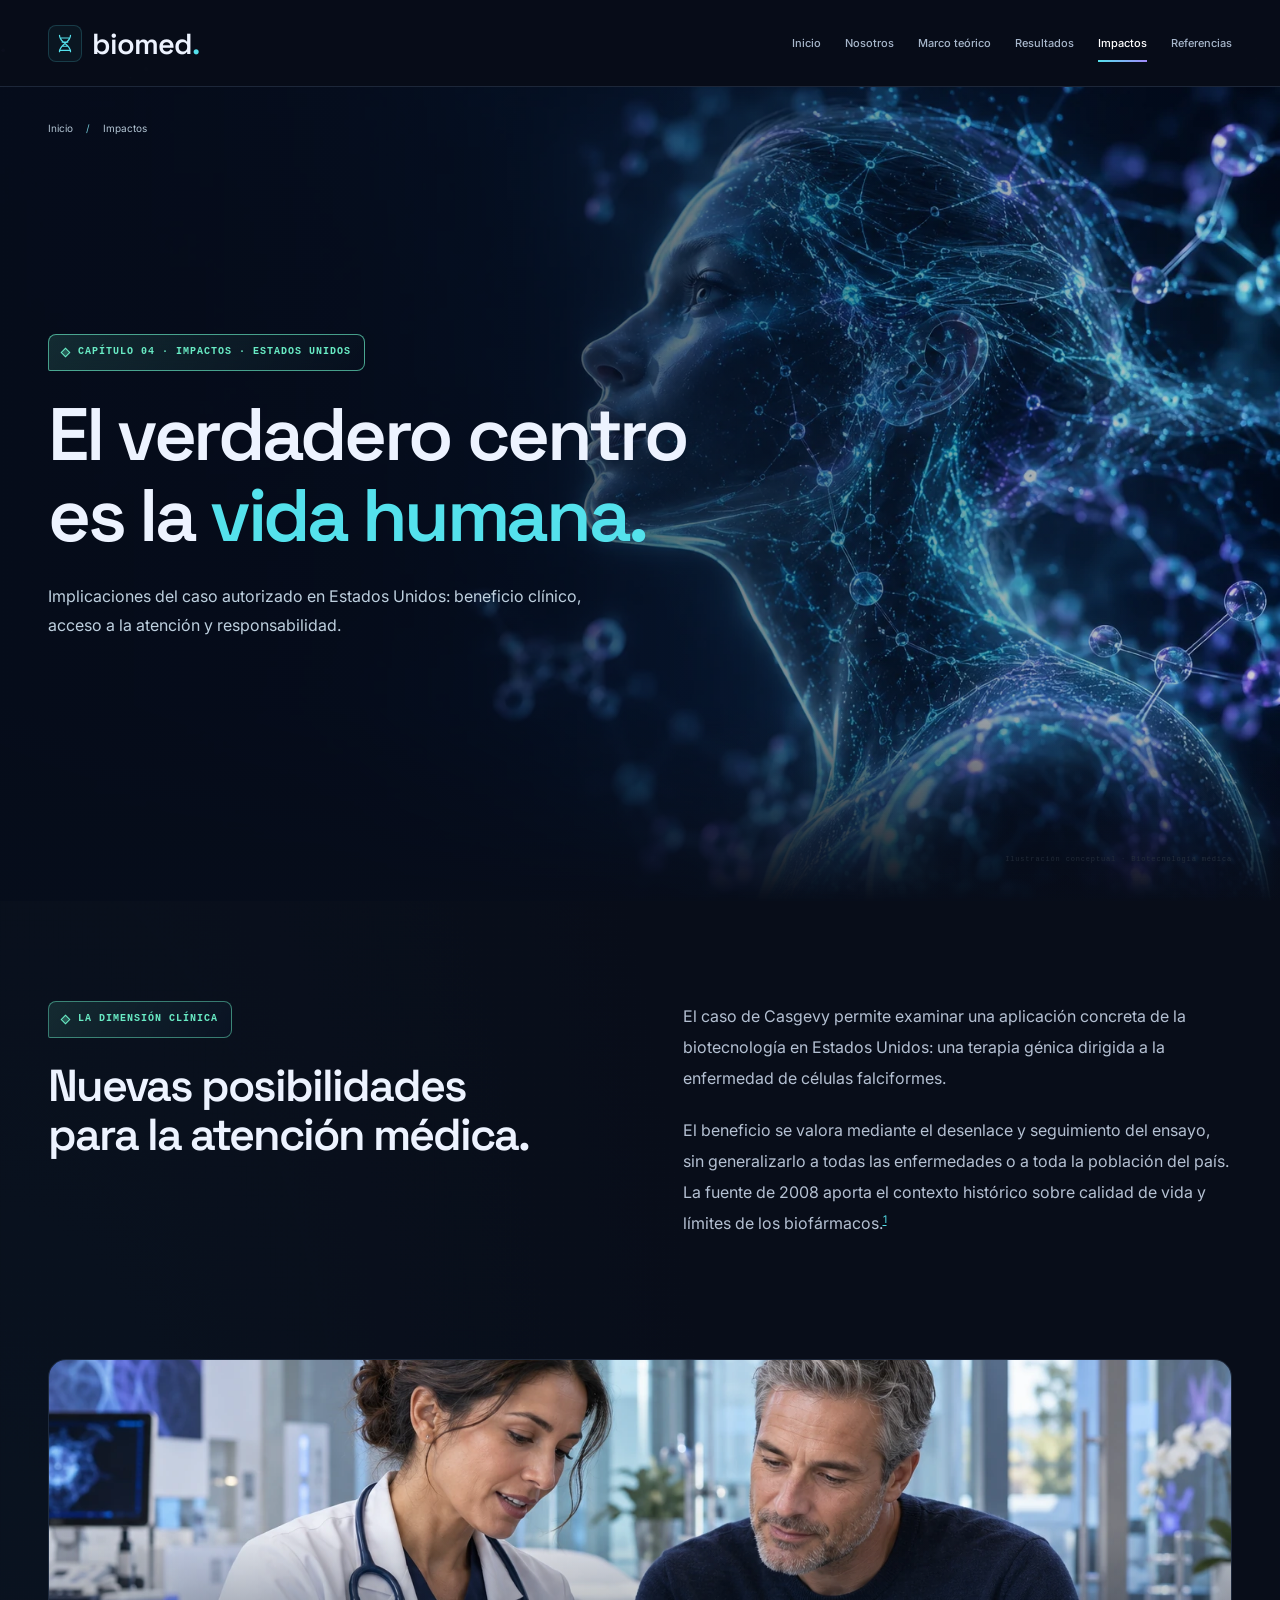
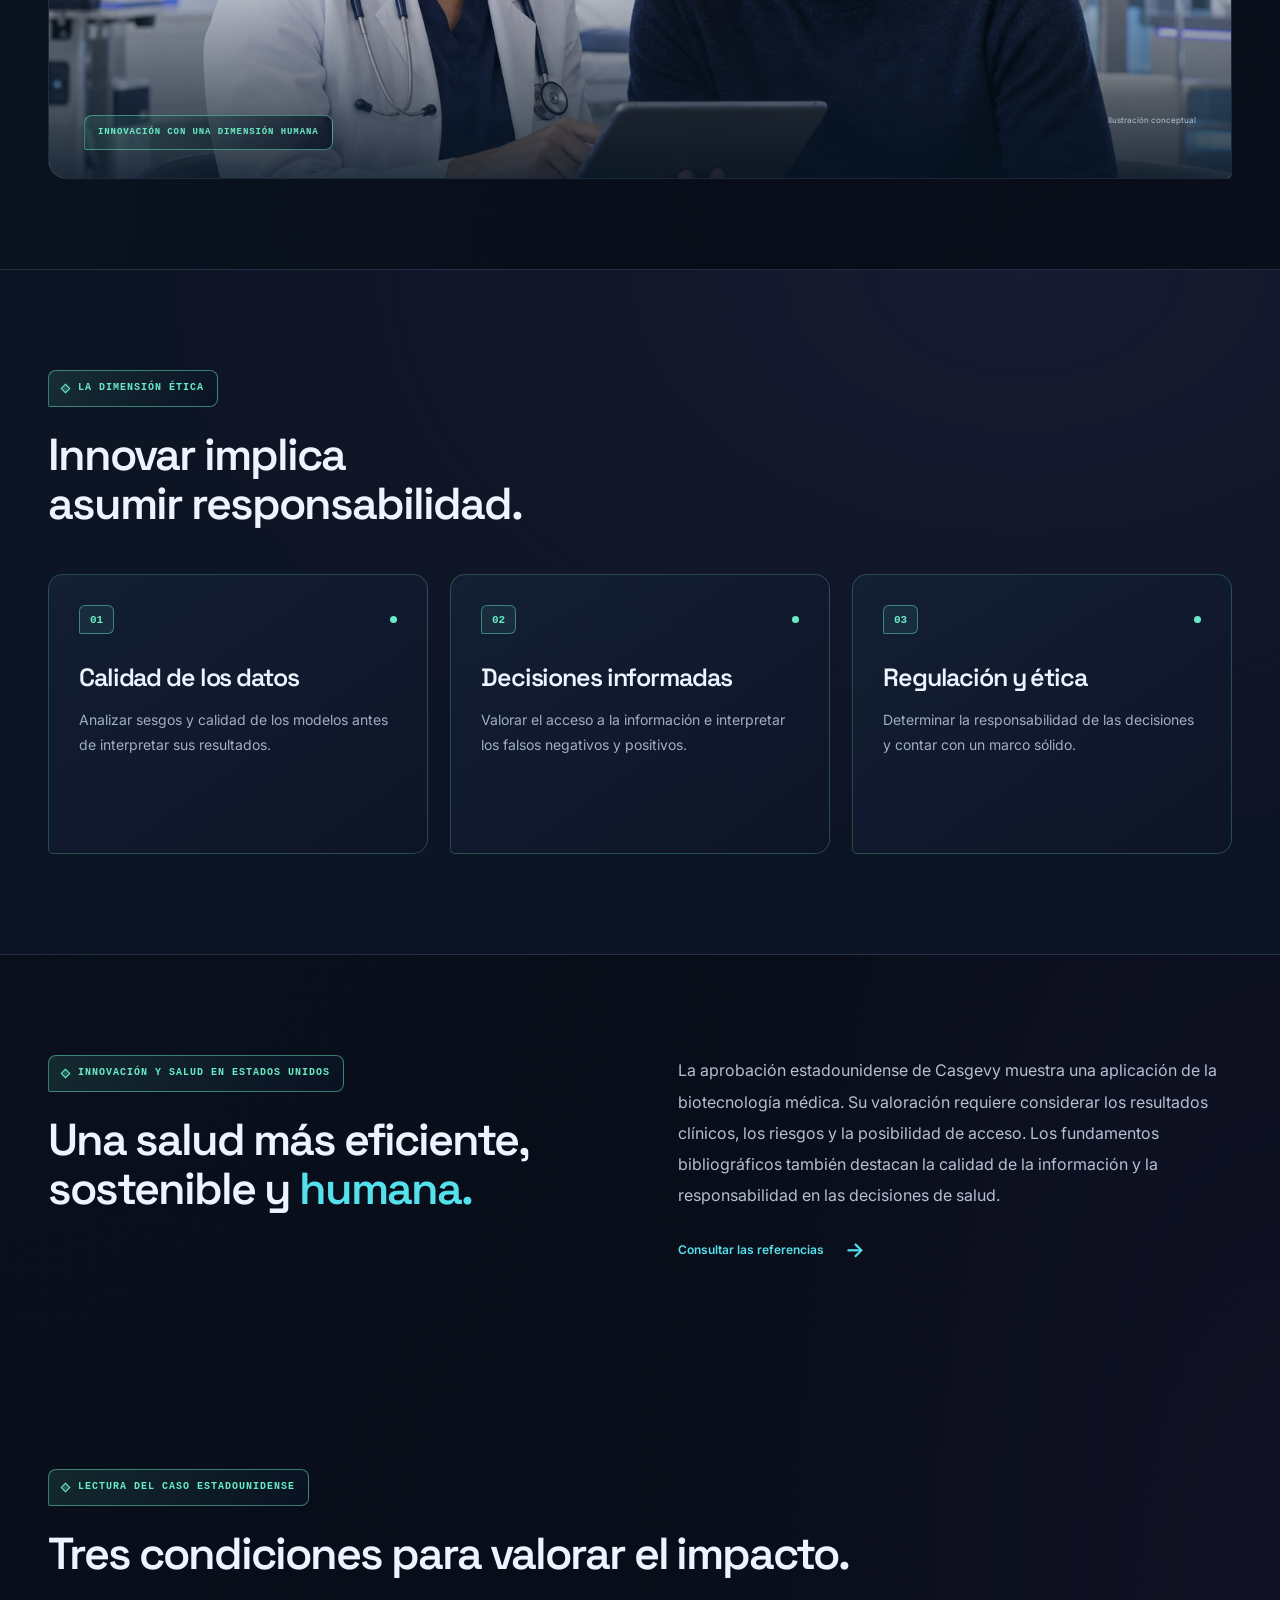
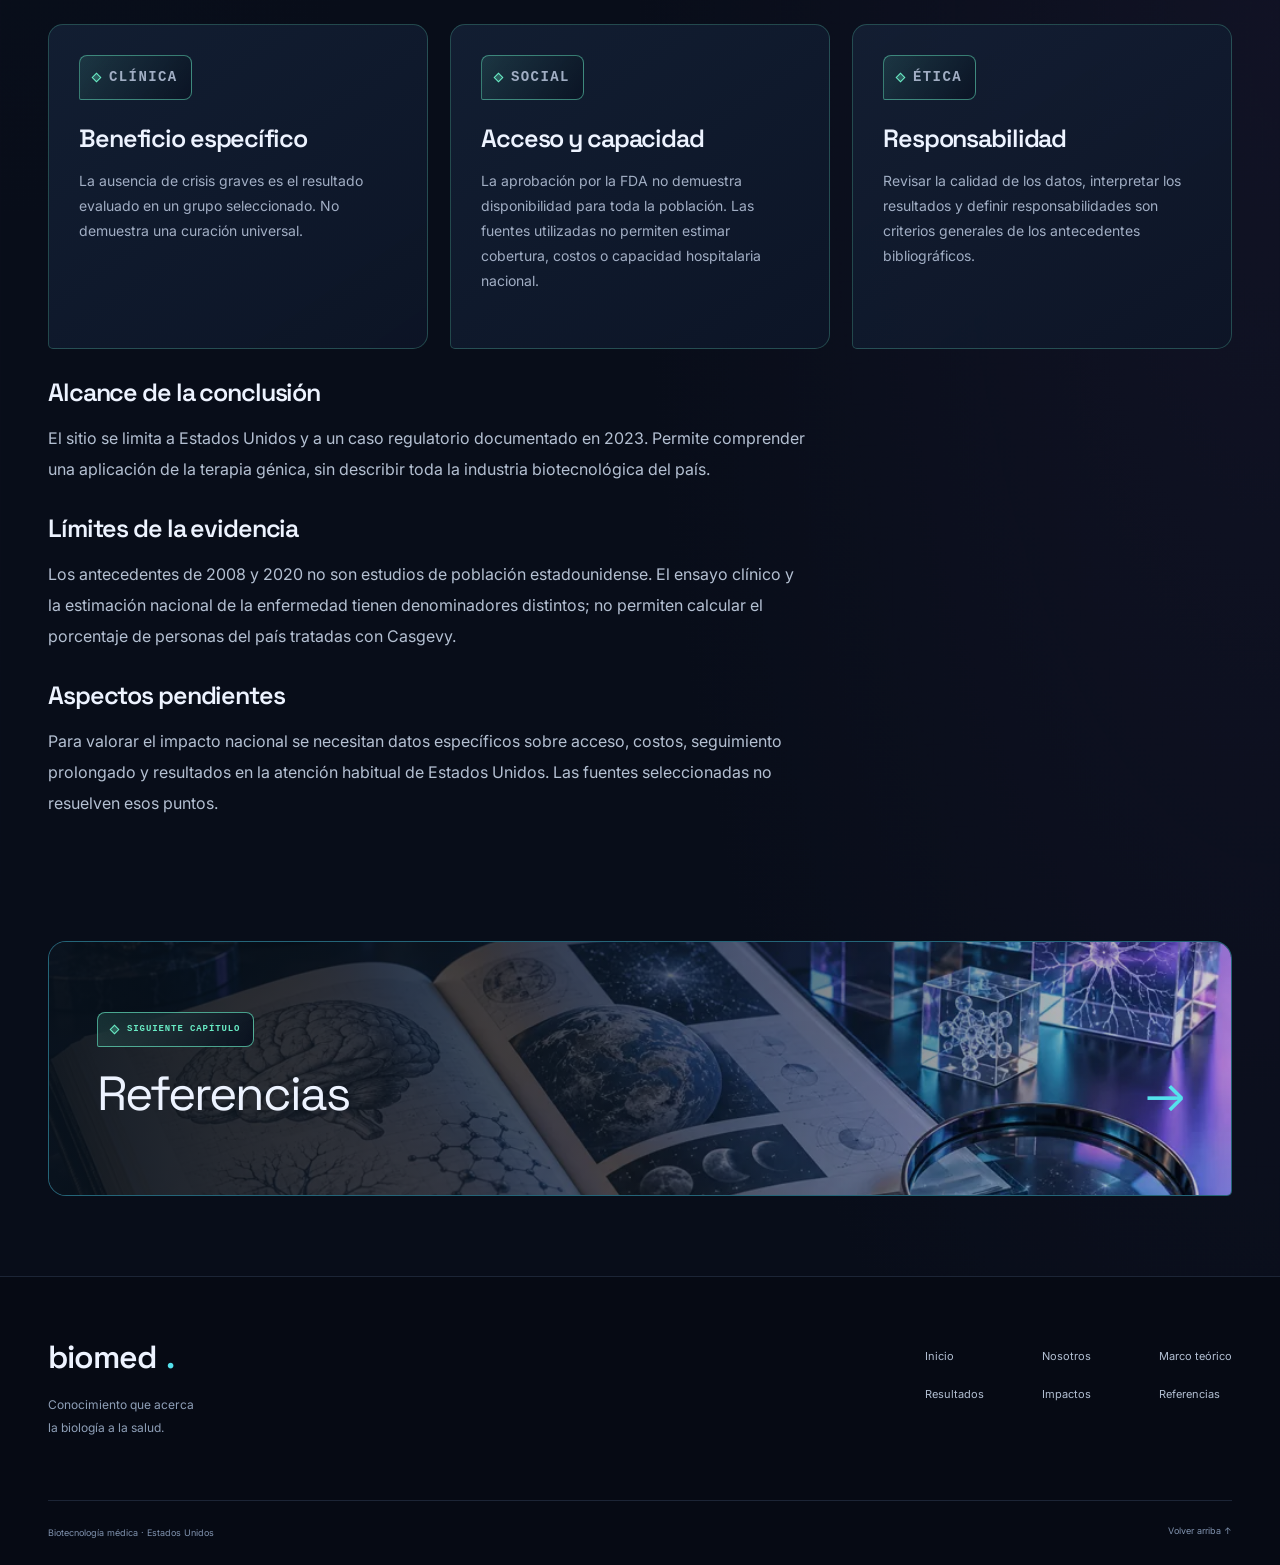
==== impactos.html @ 8f2eab91 "Focus Biomed content on the United States and feature its slogan" ====
<!doctype html>
<html lang="es" class="tech-site"><head><link rel="preconnect" href="https://fonts.googleapis.com"><link rel="preconnect" href="https://fonts.gstatic.com" crossorigin><link href="https://fonts.googleapis.com/css2?family=Space+Grotesk:wght@400;500;600;700&amp;family=Inter:wght@400;500;600;700&amp;display=swap" rel="stylesheet"><meta charset="utf-8"><meta name="viewport" content="width=device-width, initial-scale=1"><meta name="description" content="Beneficios y límites de un caso de biotecnología médica en Estados Unidos."><meta name="theme-color" content="#080d19"><title>Impactos · Biomed · Estados Unidos</title><link rel="icon" href="assets/favicon.svg" type="image/svg+xml"><link rel="stylesheet" href="styles.css?v=eeuu-12"><script src="script.js?v=eeuu-12" defer></script></head>
<body data-page="impactos"><a class="skip-link" href="#contenido">Saltar al contenido</a><div class="reading-progress" aria-hidden="true"></div><header class="site-header"><div class="wrap header-inner"><a class="brand" href="index.html?v=eeuu-12" aria-label="Biomed, inicio"><svg viewbox="0 0 32 32" aria-hidden="true"><path d="M8 4c0 12 16 12 16 24M24 4c0 12-16 12-16 24M9 8h14M12 14h8M12 20h8M9 26h14"></path></svg><span>biomed<span class="brand-dot">.</span></span></a><button class="menu-toggle" aria-controls="site-nav" aria-expanded="false" type="button"><span class="menu-lines" aria-hidden="true"></span><span class="menu-label">Menú</span></button><nav class="site-nav" id="site-nav" aria-label="Navegación principal"><a href="index.html?v=eeuu-12">Inicio</a><a href="nosotros.html?v=eeuu-12">Nosotros</a><a href="marco-teorico.html?v=eeuu-12">Marco teórico</a><a href="resultados.html?v=eeuu-12">Resultados</a><a href="impactos.html?v=eeuu-12" aria-current="page">Impactos</a><a href="referencias.html?v=eeuu-12">Referencias</a></nav></div></header>
<main id="contenido"><section class="page-hero" data-visual="salud-digital"><a class="breadcrumb" href="index.html?v=eeuu-12">Inicio <span aria-hidden="true">/</span> Impactos</a><div class="page-hero-grid"><div><p class="eyebrow">CAPÍTULO 04 · IMPACTOS · ESTADOS UNIDOS</p><h1>El verdadero centro<br>es la <em>vida humana.</em></h1><p class="lede">Implicaciones del caso autorizado en Estados Unidos: beneficio clínico, acceso a la atención y responsabilidad.</p></div><figure class="chapter-visual"><img class="" src="assets/salud-digital.webp" srcset="assets/salud-digital-768.webp 768w, assets/salud-digital.webp 1536w" sizes="100vw" width="1536" height="1024" alt="Ilustración conceptual de la relación entre la salud humana y la tecnología" loading="eager" decoding="async" fetchpriority="high"><figcaption>Ilustración conceptual · Biotecnología médica</figcaption></figure></div><div class="tech-grid" aria-hidden="true"></div></section>
<section class="wrap section split" data-reveal=""><div><p class="eyebrow">LA DIMENSIÓN CLÍNICA</p><h2>Nuevas posibilidades<br>para la atención médica.</h2></div><div class="prose"><p>El caso de Casgevy permite examinar una aplicación concreta de la biotecnología en Estados Unidos: una terapia génica dirigida a la enfermedad de células falciformes.</p><p>El beneficio se valora mediante el desenlace y seguimiento del ensayo, sin generalizarlo a todas las enfermedades o a toda la población del país. La fuente de 2008 aporta el contexto histórico sobre calidad de vida y límites de los biofármacos.<sup><a href="referencias.html#nota-1">1</a></sup></p></div></section>
<figure class="image-band wrap"><img class="" src="assets/atencion-impactos-nitida.webp" srcset="assets/atencion-impactos-nitida-960.webp 960w, assets/atencion-impactos-nitida.webp 1536w" sizes="(max-width: 760px) calc(100vw - 40px), (max-width: 1150px) calc(100vw - 64px), (max-width: 1600px) calc(100vw - 96px), 1300px" width="1536" height="1024" alt="Ilustración conceptual de una médica y un paciente revisando una tableta en una consulta" loading="lazy" decoding="async" style="object-position:50% 30%"><figcaption><span>INNOVACIÓN CON UNA DIMENSIÓN HUMANA</span><small>Ilustración conceptual</small></figcaption></figure><section class="soft-section" data-reveal=""><div class="wrap section"><div class="section-head"><div><p class="eyebrow">LA DIMENSIÓN ÉTICA</p><h2>Innovar implica<br>asumir responsabilidad.</h2></div></div><div class="cards three"><article class="card"><div class="card-top"><span class="index">01</span><span class="small-dot" aria-hidden="true"></span></div><h3>Calidad de los datos</h3><p>Analizar sesgos y calidad de los modelos antes de interpretar sus resultados.</p></article><article class="card"><div class="card-top"><span class="index">02</span><span class="small-dot" aria-hidden="true"></span></div><h3>Decisiones informadas</h3><p>Valorar el acceso a la información e interpretar los falsos negativos y positivos.</p></article><article class="card"><div class="card-top"><span class="index">03</span><span class="small-dot" aria-hidden="true"></span></div><h3>Regulación y ética</h3><p>Determinar la responsabilidad de las decisiones y contar con un marco sólido.</p></article></div></div></section>
<section class="wrap section conclusion" data-reveal=""><div><p class="eyebrow">INNOVACIÓN Y SALUD EN ESTADOS UNIDOS</p><h2>Una salud más eficiente,<br>sostenible y <em>humana.</em></h2></div><div class="prose"><p>La aprobación estadounidense de Casgevy muestra una aplicación de la biotecnología médica. Su valoración requiere considerar los resultados clínicos, los riesgos y la posibilidad de acceso. Los fundamentos bibliográficos también destacan la calidad de la información y la responsabilidad en las decisiones de salud.</p><a class="text-link" href="referencias.html?v=eeuu-12">Consultar las referencias <span aria-hidden="true">→</span></a></div></section><section class="wrap section academic-section" id="conclusiones"><div class="section-head"><div><p class="eyebrow">LECTURA DEL CASO ESTADOUNIDENSE</p><h2>Tres condiciones para valorar el impacto.</h2></div></div><div class="cards three"><article class="card"><p class="eyebrow">CLÍNICA</p><h3>Beneficio específico</h3><p>La ausencia de crisis graves es el resultado evaluado en un grupo seleccionado. No demuestra una curación universal.</p></article><article class="card"><p class="eyebrow">SOCIAL</p><h3>Acceso y capacidad</h3><p>La aprobación por la FDA no demuestra disponibilidad para toda la población. Las fuentes utilizadas no permiten estimar cobertura, costos o capacidad hospitalaria nacional.</p></article><article class="card"><p class="eyebrow">ÉTICA</p><h3>Responsabilidad</h3><p>Revisar la calidad de los datos, interpretar los resultados y definir responsabilidades son criterios generales de los antecedentes bibliográficos.</p></article></div><div class="prose"><h3>Alcance de la conclusión</h3><p>El sitio se limita a Estados Unidos y a un caso regulatorio documentado en 2023. Permite comprender una aplicación de la terapia génica, sin describir toda la industria biotecnológica del país.</p><h3>Límites de la evidencia</h3><p>Los antecedentes de 2008 y 2020 no son estudios de población estadounidense. El ensayo clínico y la estimación nacional de la enfermedad tienen denominadores distintos; no permiten calcular el porcentaje de personas del país tratadas con Casgevy.</p><h3>Aspectos pendientes</h3><p>Para valorar el impacto nacional se necesitan datos específicos sobre acceso, costos, seguimiento prolongado y resultados en la atención habitual de Estados Unidos. Las fuentes seleccionadas no resuelven esos puntos.</p></div></section><section class="wrap chapter-nav"><img class="next-chapter-image" src="assets/footer-fuentes.webp" srcset="assets/footer-fuentes-640.webp 640w, assets/footer-fuentes.webp 1024w" sizes="(max-width: 760px) calc(100vw - 40px), 100vw" width="1024" height="683" alt="" aria-hidden="true" loading="lazy" decoding="async"><span class="eyebrow">SIGUIENTE CAPÍTULO</span><a href="referencias.html?v=eeuu-12">Referencias <span aria-hidden="true">→</span></a></section></main>
<footer class="site-footer"><div class="wrap footer-top"><div><a class="brand" href="index.html?v=eeuu-12">biomed<span class="brand-dot">.</span></a><p>Conocimiento que acerca<br>la biología a la salud.</p></div><div class="footer-nav" aria-label="Páginas del sitio"><a href="index.html?v=eeuu-12">Inicio</a><a href="nosotros.html?v=eeuu-12">Nosotros</a><a href="marco-teorico.html?v=eeuu-12">Marco teórico</a><a href="resultados.html?v=eeuu-12">Resultados</a><a href="impactos.html?v=eeuu-12" aria-current="page">Impactos</a><a href="referencias.html?v=eeuu-12">Referencias</a></div></div><div class="wrap footer-bottom"><p>Biotecnología médica · Estados Unidos</p><a href="#contenido">Volver arriba <span aria-hidden="true">↑</span></a></div></footer></body></html>
---- styles.css ----
:root{--bg:#080d19;--bg-alt:#0c1324;--surface:#101a2d;--ink:#edf3ff;--muted:#a1aec4;--line:rgba(126,163,212,.18);--line-strong:rgba(70,218,235,.4);--cyan:#54e1ec;--violet:#a18afb;--reading-scale:1;--display:'Space Grotesk',Arial,sans-serif;--body:'Inter',Arial,sans-serif;--mono:'Courier New',monospace;font-family:var(--body);color:var(--ink);background:var(--bg);color-scheme:dark;font-synthesis:none}
*{box-sizing:border-box}html{scroll-behavior:smooth;scroll-padding-top:110px}body{margin:0;min-width:0;background:radial-gradient(ellipse at 0 36%,#143a511f,transparent 40%),radial-gradient(ellipse at 100% 68%,#523b791f,transparent 36%),var(--bg)}a{color:inherit;text-decoration:none}button{font:inherit;color:inherit;cursor:pointer}img{display:block;max-width:100%}button,a,summary{-webkit-tap-highlight-color:transparent}button:focus-visible,a:focus-visible,summary:focus-visible{outline:2px solid var(--cyan);outline-offset:5px}p{margin:0 0 1.25em;line-height:1.8}h1,h2,h3{font-family:var(--display);font-weight:600;margin:0;letter-spacing:-.045em;line-height:1.1}h1{font-size:clamp(45px,5.9vw,84px)}h2{font-size:clamp(32px,3.5vw,49px)}h3{font-size:26px}em{font-family:inherit;font-style:normal;font-weight:inherit;color:var(--cyan)}sup{font-size:.65em;line-height:0}sup a{color:var(--cyan);text-decoration:underline;text-underline-offset:2px}::selection{background:#54e1ec30;color:#fff}.wrap{width:min(1220px,calc(100% - 96px));margin-inline:auto}.section{padding-block:100px;position:relative}.eyebrow{font-family:var(--mono);color:var(--cyan);font-size:10px;font-weight:700;letter-spacing:.13em;line-height:1.65;margin:0 0 23px}.lede{font-size:calc(16px * var(--reading-scale));color:#b8c6da;line-height:1.85;max-width:550px;margin-top:28px}.sr-only{position:absolute;width:1px;height:1px;padding:0;margin:-1px;overflow:hidden;clip:rect(0,0,0,0);white-space:nowrap;border:0}.skip-link{position:fixed;top:8px;left:12px;z-index:100;padding:12px;background:var(--cyan);color:var(--bg);transform:translateY(-140%)}.skip-link:focus{transform:translateY(0)}.reading-progress{position:fixed;top:0;left:0;height:3px;width:0;background:linear-gradient(90deg,var(--cyan),var(--violet));z-index:40}

.site-header{position:sticky;top:0;z-index:30;background:rgba(8,13,25,.91);border-bottom:1px solid var(--line);backdrop-filter:blur(18px)}.header-inner{min-height:86px;display:flex;align-items:center;gap:29px}.brand{display:inline-flex;align-items:center;gap:10px;font-family:var(--display);font-size:29px;font-weight:600;letter-spacing:-1px;white-space:nowrap}.brand svg{height:37px;width:34px;stroke:var(--cyan);fill:none;stroke-width:1.8;stroke-linecap:round;background:#54e1ec0c;border:1px solid #54e1ec30;border-radius:8px;padding:5px}.brand-dot{color:var(--cyan)}.brand-caption{font-family:var(--mono);font-size:6px;letter-spacing:.1em;line-height:1.7;border-left:1px solid #7891ac42;padding-left:12px;margin-left:4px;color:var(--muted)}.site-nav{display:flex;gap:24px;align-items:center;margin-left:auto}.site-nav a{font-size:11px;font-weight:500;white-space:nowrap;padding:33px 0;position:relative;color:#a7b7cb;transition:color .2s}.site-nav a::after{content:'';position:absolute;bottom:21px;left:0;right:0;height:2px;background:linear-gradient(90deg,var(--cyan),var(--violet));transform:scaleX(0);transform-origin:left;transition:transform .25s}.site-nav a:hover,.site-nav a[aria-current]{color:#fff}.site-nav a:hover::after,.site-nav a[aria-current]::after{transform:scaleX(1)}.menu-toggle{display:none}

.home-hero{width:100%;margin:0;position:relative;isolation:isolate;overflow:hidden;min-height:calc(100svh - 86px);padding:90px max(48px,calc((100vw - 1220px)/2)) 55px;background:#070f1c;display:flex;align-items:center}.hero-cover{position:absolute;inset:0;z-index:-3}.hero-cover img{width:100%;height:100%;object-fit:cover;object-position:center}.home-hero::after{content:'';position:absolute;inset:0;z-index:-2;background:linear-gradient(90deg,#050c18f5,#050c18d9 26%,#050c1861 65%,#050c1815),linear-gradient(0deg,var(--bg),transparent 30%)}.hero-copy{padding:0;max-width:700px;position:relative;z-index:2}.hero-copy h1{font-size:clamp(55px,6.4vw,90px);line-height:1.06;letter-spacing:-.055em}.hero-copy h1 em{color:var(--cyan)}.hero-copy .eyebrow{font-size:10px;margin-bottom:27px;letter-spacing:.15em;color:#9edbe5}.live-dot{display:inline-block;width:6px;height:6px;vertical-align:middle;margin-right:8px;border-radius:50%;background:var(--cyan)}.hero-copy .lede{max-width:495px;margin-top:28px;color:#b4c9d9;font-size:calc(16px * var(--reading-scale))}.actions{display:flex;align-items:center;flex-wrap:wrap;gap:27px;margin:34px 0 52px}.button{display:inline-flex;align-items:center;justify-content:center;gap:28px;padding:17px 23px;line-height:1.5;border:1px solid #94f1ee4d;background:linear-gradient(120deg,#74edf2,#44c8e0);color:#071320;border-radius:7px;font-size:12px;font-weight:700;transition:transform .25s,background .25s}.button>span{font-size:20px;font-weight:400}.button:hover{background:linear-gradient(120deg,#a3f8f3,#68e0ef);transform:translateY(-3px)}.text-link{display:inline-flex;align-items:center;gap:21px;color:var(--cyan);font-size:12px;font-weight:600;line-height:1.8}.text-link>span{font-size:21px;transition:transform .25s}.text-link:hover>span{transform:translateX(5px)}.hero-copy .text-link{color:#d2edf0}.hero-foot{display:flex;justify-content:space-between;gap:15px;padding-top:23px;border-top:1px solid #a2c4db30;max-width:535px;font-family:var(--mono);color:#a1c2d2;font-size:8px;letter-spacing:.1em}.hero-image-label{position:absolute;right:max(48px,calc((100vw - 1220px)/2));bottom:68px;display:flex;align-items:flex-start;gap:13px;border-left:1px solid #65d9ed88;padding:0 0 0 20px;max-width:250px;z-index:3}.label-mark{color:var(--cyan);font-size:22px}.micro{font-family:var(--mono);color:#97c0d7;font-size:7px;letter-spacing:.12em}.hero-image-label p{font-size:14px;color:#d7e6f2;margin:9px 0 4px;line-height:1.45}.hero-image-label small{color:#97adc1;font-size:8px}.tech-grid{position:absolute;left:0;right:0;bottom:0;height:150px;z-index:-1;pointer-events:none;opacity:.15;background-image:linear-gradient(#60dced42 1px,transparent 1px),linear-gradient(90deg,#60dced42 1px,transparent 1px);background-size:55px 28px;transform:perspective(300px) rotateX(40deg);transform-origin:bottom;mask-image:linear-gradient(transparent,black)}.topic-strip{border-block:1px solid var(--line);background:#0c1422}.strip-inner{display:flex;align-items:center;justify-content:space-between;gap:20px;padding-block:26px;color:#a3bbce;font-family:var(--mono);font-size:11px}.strip-dot{font-size:22px;color:var(--cyan)}

.section-head{display:flex;justify-content:space-between;align-items:flex-end;gap:60px;margin-bottom:46px}.section-head>p{max-width:350px;font-size:calc(14px * var(--reading-scale));color:var(--muted);margin:0}.cards{display:grid;gap:22px}.three{grid-template-columns:repeat(3,minmax(0,1fr))}.card{border:1px solid var(--line);border-radius:15px 15px 15px 5px;padding:30px;min-height:280px;background:linear-gradient(145deg,#142035e6,#0d1527ed);display:flex;flex-direction:column;transition:transform .3s,border-color .3s;overflow:hidden;position:relative}.card:hover{border-color:var(--line-strong)}a.card:hover{transform:translateY(-6px)}.card-top{display:flex;justify-content:space-between;align-items:center;gap:20px;margin-bottom:30px}.index{font-family:var(--mono);font-size:11px;font-weight:700;color:var(--cyan)}.card-top>span:last-child{font-size:23px}.small-dot{height:7px;width:7px;border-radius:50%;background:var(--cyan)}.card h3{font-size:25px;margin-bottom:15px}.card p{font-size:calc(14px * var(--reading-scale));color:var(--muted);line-height:1.8;margin:0 0 25px}.card-tag{font-family:var(--mono);font-size:8px;letter-spacing:.1em;color:#9debf1;padding-top:20px;border-top:1px solid var(--line);margin-top:auto}.visual-card{padding:0 0 28px;min-height:450px}.card-media{width:100%;aspect-ratio:1.65;overflow:hidden;margin-bottom:25px;background:#0c1b30;position:relative}.card-media::after{content:'';position:absolute;inset:0;background:linear-gradient(0deg,#101a2d80,transparent 45%);pointer-events:none}.card-media img{height:100%;width:100%;object-fit:cover;transition:transform .8s ease}.visual-card:hover img{transform:scale(1.035)}.visual-card .card-top,.visual-card h3,.visual-card p,.visual-card .card-tag{margin-inline:27px}.visual-card .card-tag{width:calc(100% - 54px)}.visual-card .card-top{margin-bottom:20px}.visual-card .card-top>span:last-child{height:30px;width:30px;border:1px solid var(--line);border-radius:50%;display:grid;place-items:center;font-size:18px}.feature-grid{display:grid;grid-template-columns:1fr 1fr;gap:90px;align-items:center;padding-top:0}.feature-art{height:450px;position:relative;overflow:hidden;border-radius:18px 18px 6px 18px;border:1px solid var(--line)}.feature-art img{width:100%;height:100%;object-fit:cover;object-position:62% center}.feature-art::after{content:'';position:absolute;inset:0;background:linear-gradient(0deg,#071320c9,transparent 50%)}.feature-image-caption{position:absolute;left:26px;right:26px;bottom:25px;display:flex;justify-content:space-between;gap:15px;color:#d9edee;align-items:center;z-index:2}.feature-image-caption>span{font-family:var(--mono);font-size:8px;letter-spacing:.12em}.feature-image-caption>small{font-size:8px;color:#a0b6c9}.feature-copy p:not(.eyebrow){font-size:calc(15px * var(--reading-scale));color:var(--muted);margin:26px 0}.soft-section{border-block:1px solid var(--line);background:radial-gradient(ellipse at 80% 0,#7355a418,transparent 60%),#0d1424}.split{display:grid;grid-template-columns:1fr 1fr;gap:85px}.prose p,.source-text{font-size:calc(16px * var(--reading-scale));line-height:1.95;color:#b4c0d2;max-width:760px}.prose h2{margin-bottom:28px}.conclusion{display:grid;grid-template-columns:1fr 1fr;gap:75px}

.page-hero{width:100%;position:relative;isolation:isolate;overflow:hidden;margin:0;padding:35px max(48px,calc((100vw - 1220px)/2)) 90px;min-height:655px;background:#071120}.page-hero::after{content:'';position:absolute;inset:0;z-index:-1;background:linear-gradient(90deg,#060d1bed,#060d1bd9 28%,#060d1b75 63%,#060d1b2e),linear-gradient(0deg,var(--bg),transparent 24%)}.breadcrumb{display:inline-flex;gap:13px;align-items:center;font-size:10px;color:#b3c5d4;margin-bottom:71px;position:relative;z-index:2}.breadcrumb>span{color:#71c6d3}.breadcrumb:hover{color:var(--cyan)}.page-hero-grid{display:block}.page-hero-grid>div:first-child{max-width:810px;position:relative;z-index:2}.page-hero h1{font-size:clamp(48px,5.8vw,82px);max-width:830px}.page-hero .eyebrow{color:#9bdae9}.page-hero .lede{max-width:575px;margin-top:25px;margin-bottom:0;color:#bed0df}.chapter-visual{position:absolute;inset:0;z-index:-2;margin:0;background:#0c1d30}.chapter-visual>img{width:100%;height:100%;object-fit:cover;object-position:center}.chapter-visual figcaption{position:absolute;bottom:38px;right:max(48px,calc((100vw - 1220px)/2));font-family:var(--mono);font-size:7px;letter-spacing:.12em;color:#b0cedc;z-index:2}.visual-chapter{position:absolute;top:37px;right:max(48px,calc((100vw - 1220px)/2));height:46px;width:46px;border:1px solid #98d9ef66;border-radius:10px 10px 10px 2px;background:#08213888;backdrop-filter:blur(10px);display:grid;place-items:center;color:var(--cyan);font-family:var(--mono);font-size:13px;z-index:2}.image-band{height:420px;position:relative;overflow:hidden;border:1px solid var(--line);border-radius:18px 18px 5px 18px;margin-block:0 90px}.image-band>img{width:100%;height:100%;object-fit:cover}.image-band::after{content:'';position:absolute;inset:0;pointer-events:none;background:linear-gradient(0deg,#061423d9,transparent 60%)}.image-band figcaption{position:absolute;left:35px;right:35px;bottom:28px;display:flex;justify-content:space-between;gap:25px;z-index:2;color:#d6eef4}.image-band figcaption>span{font-family:var(--mono);font-size:9px;letter-spacing:.1em}.image-band figcaption>small{font-size:8px;color:#b3c6d9}

.reading-layout{display:grid;grid-template-columns:225px 1fr;gap:90px;align-items:start}.reading-index{position:sticky;top:120px;display:flex;flex-direction:column;gap:19px;align-items:flex-start;border-left:1px solid var(--line-strong);padding-left:23px}.reading-index .eyebrow{margin-bottom:6px}.reading-index>a{font-family:var(--mono);font-size:11px;color:var(--muted);line-height:1.85}.reading-index>a:hover{color:var(--cyan)}.print-button{display:inline-flex;align-items:center;gap:20px;padding:12px 16px;border:1px solid var(--line);border-radius:6px;background:#111e32;font-size:10px;color:#c1d5e6;line-height:1.7}.print-button:hover{border-color:var(--cyan);color:var(--cyan)}.reading-index .print-button{margin-top:15px}.reading-body>article,.reading-body>section{margin-bottom:65px;scroll-margin-top:120px}.reading-body>article:last-child{margin-bottom:0}.reading-body>.image-band{width:100%;height:330px;margin-inline:0;margin-bottom:65px}.concepts h2{margin-bottom:20px}.intro{font-size:calc(14px * var(--reading-scale));color:var(--muted)}details{border-top:1px solid var(--line);background:#10192b50}details:last-child{border-bottom:1px solid var(--line)}summary{display:flex;justify-content:space-between;align-items:center;gap:20px;list-style:none;cursor:pointer;font-family:var(--display);font-size:18px;padding:24px 15px}summary::-webkit-details-marker{display:none}summary>span{font-size:24px;color:var(--cyan);transition:transform .2s}details[open] summary>span{transform:rotate(45deg)}details p{padding:0 35px 8px 15px;font-size:calc(15px * var(--reading-scale));color:var(--muted);line-height:1.9}.references{max-width:1100px}.reference-heading{display:flex;align-items:center;justify-content:space-between;gap:25px;margin-bottom:32px}.reference-heading .eyebrow{margin:0}.reference{display:grid;grid-template-columns:70px 1fr;gap:38px;padding-block:45px;border-top:1px solid var(--line);scroll-margin-top:115px}.reference-number{font-family:var(--display);font-size:44px;letter-spacing:-.05em;color:#778fb3}.reference h2{font-size:32px;margin-bottom:18px}.source-meta{font-family:var(--mono);font-size:9px;color:var(--cyan);letter-spacing:.1em;margin-bottom:25px}.source-text{margin-bottom:25px}

.finding-list{border-top:1px solid var(--line)}.finding{display:grid;grid-template-columns:43px 185px 1fr 45px;gap:30px;align-items:center;padding-block:34px;border-bottom:1px solid var(--line)}.finding-num{font-family:var(--display);font-size:35px;font-weight:600;color:#7796b3;align-self:start}.finding-visual{height:165px;border-radius:11px 11px 3px 11px;overflow:hidden;border:1px solid var(--line)}.finding-visual img{height:100%;width:100%;object-fit:cover}.finding h2{font-size:27px;line-height:1.18;margin-bottom:17px}.finding .eyebrow{margin-bottom:12px;font-size:9px}.finding p:not(.eyebrow){font-size:calc(14px * var(--reading-scale));color:var(--muted);margin:0;line-height:1.9}.round-link{height:43px;width:43px;border:1px solid var(--line-strong);border-radius:50%;display:grid;place-items:center;font-size:23px;color:var(--cyan);background:#54e1ec09;transition:background .25s}.round-link:hover{background:#54e1ec20}.statement{border:1px solid var(--line-strong);background:linear-gradient(90deg,#061020f7,#061020db 50%,#06102050);border-radius:18px 18px 6px 18px;padding:65px}.statement h2{font-size:clamp(36px,4.1vw,56px);margin-bottom:30px}.statement p:not(.eyebrow){font-size:calc(15px * var(--reading-scale));color:#b6c7d9;max-width:645px;line-height:1.9;margin-bottom:28px}.button.light{background:linear-gradient(120deg,#65dfef,#8dabf4);color:#081321}.button.light:hover{background:linear-gradient(120deg,#8aedf3,#b0bffb)}

.chapter-nav{position:relative;isolation:isolate;overflow:hidden;border:1px solid var(--line-strong);border-radius:18px 18px 5px 18px;min-height:255px;margin-bottom:80px;padding:42px 48px;display:flex;flex-direction:column;align-items:flex-start;justify-content:center;gap:15px;background:#0d172b}.next-chapter-image{position:absolute;inset:0;z-index:-3;height:100%;width:100%;object-fit:cover;object-position:center}.chapter-nav::after{content:'';position:absolute;inset:0;z-index:-2;background:linear-gradient(90deg,#070f1cf5,#070f1ca6 58%,#070f1c30)}.chapter-nav .eyebrow{margin:0;color:#9ddce7;font-size:9px}.chapter-nav>a{font-family:var(--display);font-size:48px;letter-spacing:-.04em;width:100%;display:flex;align-items:center;justify-content:space-between;gap:30px;transition:color .25s}.chapter-nav>a>span{color:var(--cyan);font-size:50px;transition:transform .3s}.chapter-nav>a:hover{color:var(--cyan)}.chapter-nav>a:hover>span{transform:translateX(6px)}.site-footer{border-top:1px solid var(--line);background:#060a14}.footer-top{padding-block:60px;display:flex;justify-content:space-between;align-items:flex-start;gap:50px}.site-footer .brand{font-size:32px}.footer-top p{font-size:12px;color:#8e9fb7;line-height:1.9;margin:17px 0 0}.footer-nav{display:grid;grid-template-columns:repeat(3,1fr);gap:24px 44px;padding-top:12px;font-size:11px;color:#b2bfd2}.footer-nav a:hover{color:var(--cyan)}.footer-bottom{border-top:1px solid var(--line);padding-block:24px;display:flex;justify-content:space-between;align-items:flex-start;gap:25px;font-size:9px;color:#8093af}.footer-bottom p{margin:0}.footer-bottom a{white-space:nowrap}.reveal-ready{transition:opacity .7s ease,transform .7s ease}.reveal-ready.reveal-pending{opacity:0;transform:translateY(17px)}
@media(min-width:1600px){.wrap{width:min(1300px,calc(100% - 120px))}.home-hero{padding-inline:max(60px,calc((100vw - 1300px)/2))}.hero-copy h1{font-size:98px}.hero-copy{max-width:750px}.page-hero{padding-inline:max(60px,calc((100vw - 1300px)/2))}}
@media(max-width:1150px){.wrap{width:calc(100% - 64px)}.header-inner{gap:21px}.brand-caption{display:none}.site-nav{gap:20px}.home-hero{padding-inline:40px;padding-top:80px}.hero-copy{max-width:650px}.hero-copy h1{font-size:75px}.hero-image-label{right:35px;bottom:55px;max-width:205px}.hero-foot{max-width:490px}.page-hero{padding-inline:40px;min-height:620px}.page-hero h1{font-size:70px}.page-hero-grid>div:first-child{max-width:710px}.chapter-visual figcaption,.visual-chapter{right:40px}.card{padding:26px}.visual-card{padding:0 0 25px}.feature-grid{gap:55px}.split,.conclusion{gap:55px}.reading-layout{grid-template-columns:185px 1fr;gap:55px}.finding{grid-template-columns:35px 150px 1fr 40px;gap:23px}.finding-visual{height:145px}.finding h2{font-size:24px}.round-link{height:39px;width:39px}.finding-num{font-size:31px}.statement{padding:50px}}
@media(max-width:900px){.header-inner{min-height:76px}.site-nav{display:none;position:absolute;top:75px;left:0;right:0;margin:0;padding:16px 32px 24px;background:#091020f5;border-bottom:1px solid var(--line);backdrop-filter:blur(20px)}.site-nav.is-open{display:flex;flex-direction:column;align-items:stretch;gap:0}.site-nav a{padding:14px 3px;font-size:13px;min-height:45px}.site-nav a::after{bottom:7px;width:30px}.menu-toggle{display:inline-flex;align-items:center;gap:12px;padding:10px 12px;margin-left:auto;background:#111b2e;border:1px solid var(--line);border-radius:6px;font-family:var(--mono);font-size:9px;color:#bdd0e3}.menu-lines{width:18px;height:10px;border-block:1px solid var(--cyan)}.brand{font-size:28px}.brand-caption{display:inline;font-size:5px}.home-hero{padding:65px 32px 48px;min-height:745px}.hero-copy{max-width:590px}.hero-copy h1{font-size:65px}.hero-copy .lede{max-width:460px;font-size:calc(15px * var(--reading-scale))}.hero-image-label{right:30px;bottom:42px;max-width:190px}.hero-image-label p{font-size:12px}.hero-foot{max-width:450px;font-size:7px}.page-hero{min-height:600px;padding:31px 32px 85px}.breadcrumb{margin-bottom:60px}.page-hero h1{font-size:60px}.page-hero-grid>div:first-child{max-width:680px}.page-hero .lede{font-size:calc(15px * var(--reading-scale));max-width:525px}.chapter-visual figcaption,.visual-chapter{right:32px}.section{padding-block:76px}.section-head{gap:36px}.section-head>p{max-width:270px}.visual-card .card-top,.visual-card h3,.visual-card p,.visual-card .card-tag{margin-inline:20px}.visual-card .card-tag{width:calc(100% - 40px)}.visual-card h3{font-size:22px}.visual-card p{font-size:calc(13px * var(--reading-scale))}.visual-card{min-height:420px}.feature-grid{padding-top:0;gap:40px}.feature-art{height:370px}.split,.conclusion{gap:35px}.reading-layout{grid-template-columns:155px 1fr;gap:35px}.reading-index{padding-left:15px}.reading-index>a{font-size:10px}.finding{grid-template-columns:32px 125px 1fr;gap:20px}.finding .round-link{grid-column:3;justify-self:start;margin-top:-8px}.finding-visual{height:155px}.image-band{height:350px;margin-bottom:70px}.chapter-nav{min-height:235px;padding:35px 37px}.chapter-nav>a{font-size:41px}}
@media(max-width:740px){.wrap{width:calc(100% - 40px)}.header-inner{gap:13px}.brand{font-size:27px;gap:8px}.brand svg{height:34px;width:31px}.brand-caption{display:none}.menu-toggle{padding:10px;font-size:8px;gap:8px}.site-nav{padding-inline:20px}.home-hero{padding:46px 23px 205px;min-height:790px;align-items:flex-start}.hero-cover img{object-position:70% center}.home-hero::after{background:linear-gradient(0deg,var(--bg),#060d1b4d 28%,#060d1bd9 68%,#060d1beb),linear-gradient(90deg,#060d1b5c,transparent)}.hero-copy{max-width:none}.hero-copy h1{font-size:clamp(43px,9.5vw,62px);line-height:1.08;letter-spacing:-.05em}.hero-copy .eyebrow{font-size:8px;letter-spacing:.08em;line-height:1.8;margin-bottom:25px}.hero-copy .lede{max-width:none;font-size:calc(14px * var(--reading-scale));line-height:1.85;margin-top:25px}.actions{margin:26px 0 33px;gap:20px}.button{font-size:10px;padding:15px 18px;gap:20px}.text-link{font-size:11px}.hero-foot{max-width:none;font-size:6px;gap:12px;letter-spacing:.04em;padding-top:19px}.hero-image-label{left:24px;right:auto;bottom:60px;max-width:275px;padding-left:15px}.hero-image-label p{font-size:12px}.hero-image-label small{font-size:7px}.hero-image-label .micro{font-size:7px}.tech-grid{height:90px}.strip-inner{overflow-x:auto;white-space:nowrap;scrollbar-width:none;justify-content:flex-start;gap:25px;padding-block:19px;font-size:9px}.strip-inner::-webkit-scrollbar{display:none}.section{padding-block:55px}.section-head{display:block;margin-bottom:31px}.section-head>p{max-width:none;margin-top:23px;font-size:calc(14px * var(--reading-scale))}h2{font-size:34px}.eyebrow{font-size:9px}.three{grid-template-columns:1fr}.cards{gap:17px}.card{padding:27px;min-height:245px}.card h3{font-size:25px}.card p{font-size:calc(14px * var(--reading-scale))}.card-top{margin-bottom:25px}.visual-card{padding:0 0 27px;min-height:440px}.card-media{aspect-ratio:1.65;margin-bottom:25px}.visual-card .card-top,.visual-card h3,.visual-card p,.visual-card .card-tag{margin-inline:26px}.visual-card .card-tag{width:calc(100% - 52px)}.visual-card h3{font-size:26px}.visual-card p{font-size:calc(14px * var(--reading-scale))}.feature-grid{grid-template-columns:1fr;gap:33px;padding-top:0}.feature-art{height:350px;border-radius:15px 15px 5px 15px}.feature-image-caption{left:22px;right:22px;bottom:24px}.feature-image-caption>span,.feature-image-caption>small{font-size:7px}.feature-copy p:not(.eyebrow){font-size:calc(14px * var(--reading-scale));margin-block:23px}.split,.conclusion{grid-template-columns:1fr;gap:30px}.prose p,.source-text{font-size:calc(15px * var(--reading-scale));line-height:1.95}.page-hero{padding:27px 23px 160px;min-height:665px}.page-hero::after{background:linear-gradient(0deg,var(--bg),#060d1b61 28%,#060d1bd1 65%,#060d1be6),linear-gradient(90deg,#060d1b40,transparent)}.breadcrumb{font-size:9px;margin-bottom:54px;gap:10px}.page-hero h1{font-size:clamp(41px,9.3vw,61px);max-width:none;line-height:1.1}.page-hero .eyebrow{font-size:8px;letter-spacing:.1em;margin-bottom:22px}.page-hero .lede{font-size:calc(14px * var(--reading-scale));line-height:1.85;margin-top:24px;max-width:none}.chapter-visual>img{object-position:65% center}.chapter-visual figcaption{right:23px;left:23px;bottom:32px;font-size:6px;letter-spacing:.07em;line-height:1.8}.visual-chapter{right:23px;top:25px;width:32px;height:32px;font-size:10px}.image-band{height:290px;border-radius:15px 15px 5px 15px;margin-bottom:52px}.image-band figcaption{left:22px;right:22px;bottom:22px;gap:20px;flex-wrap:wrap}.image-band figcaption>span{font-size:7px;line-height:1.8;letter-spacing:.05em}.image-band figcaption>small{font-size:7px}.reading-layout{grid-template-columns:1fr;gap:37px}.reading-index{position:static;border-left:0;padding:0 0 25px;border-bottom:1px solid var(--line);flex-direction:row;flex-wrap:wrap;gap:14px 22px}.reading-index>.eyebrow{width:100%;margin-bottom:3px}.reading-index>a{font-size:10px}.reading-index .print-button{margin-top:3px}.reading-body>article,.reading-body>section{margin-bottom:50px}.reading-body>.image-band{height:280px;margin-bottom:50px}.prose h2{margin-bottom:27px}summary{font-size:17px;padding:22px 12px}details p{font-size:calc(14px * var(--reading-scale));padding:0 22px 7px 12px}.reference-heading{gap:16px;align-items:flex-start;margin-bottom:27px}.reference-heading .eyebrow{max-width:140px}.reference-heading .print-button{font-size:9px;padding:10px 12px;gap:10px;white-space:nowrap}.reference{grid-template-columns:1fr;gap:19px;padding-block:31px}.reference h2{font-size:28px;line-height:1.2}.reference-number{font-size:36px}.source-meta{font-size:8px}.source-text{overflow-wrap:anywhere}.finding{grid-template-columns:32px 1fr;gap:17px;padding-block:29px}.finding-visual{grid-column:2;height:185px}.finding>div:not(.finding-visual){grid-column:2}.finding .round-link{grid-column:2;margin-top:0;justify-self:start}.finding h2{font-size:25px}.finding p:not(.eyebrow){font-size:calc(14px * var(--reading-scale))}.finding-num{font-size:29px;grid-row:1}.finding .eyebrow{font-size:8px;margin-bottom:14px}.statement{padding:35px 26px;border-radius:15px 15px 5px 15px;background-position:68% center}.statement h2{font-size:35px;line-height:1.14}.statement p:not(.eyebrow){font-size:calc(14px * var(--reading-scale));line-height:1.95}.chapter-nav{min-height:225px;padding:31px 27px;border-radius:15px 15px 5px 15px;margin-bottom:53px;gap:16px}.chapter-nav .eyebrow{font-size:8px}.chapter-nav>a{font-size:32px;gap:15px;line-height:1.2}.chapter-nav>a>span{font-size:35px}.footer-top{padding-block:40px;display:block}.footer-top p{margin-bottom:28px}.footer-nav{font-size:11px;gap:24px 18px;padding:0}.footer-bottom{gap:20px;font-size:8px;padding-block:21px}.footer-bottom p{max-width:200px}}
@media(max-width:365px){.wrap{width:calc(100% - 32px)}.header-inner{gap:10px}.brand{font-size:25px;gap:6px}.brand svg{width:28px;height:31px}.menu-toggle{padding:9px}.home-hero{padding-inline:20px;min-height:830px}.hero-copy h1{font-size:39px}.hero-copy .eyebrow{font-size:7px}.hero-copy .lede{font-size:calc(13px * var(--reading-scale))}.actions{gap:15px;flex-direction:column;align-items:flex-start}.hero-foot{font-size:5.5px}.page-hero{padding-inline:20px;min-height:690px}.page-hero h1{font-size:39px}.page-hero .lede{font-size:calc(13px * var(--reading-scale))}.breadcrumb{margin-bottom:51px}.source-meta{font-size:7px}.footer-nav{grid-template-columns:repeat(2,1fr)}.reference-heading{flex-wrap:wrap}.chapter-nav>a{font-size:28px}.chapter-nav>a>span{font-size:31px}.image-band{height:250px}}
@media(prefers-reduced-motion:reduce){html{scroll-behavior:auto}*,*::before,*::after{animation:none!important;transition:none!important}.reveal-ready.reveal-pending{opacity:1;transform:none}}
@media print{html{scroll-behavior:auto}body{background:white;color:#000}.site-header,.site-footer,.reading-index,.chapter-nav,.reading-progress,.skip-link,.print-button,.breadcrumb,.round-link,.actions,.hero-cover,.hero-image-label,.chapter-visual,.card-media,.image-band,.finding-visual,.tech-grid,.topic-strip{display:none!important}.wrap{width:100%;max-width:none}.section,.page-hero,.home-hero{padding:20px 0;background:white;min-height:0}.page-hero::after,.home-hero::after{display:none}.home-hero,.page-hero,.page-hero h1,.hero-copy h1,.hero-copy h1 em,.hero-copy .lede,.hero-copy .eyebrow,.hero-foot,.page-hero .eyebrow,.page-hero .lede{color:#000}.hero-copy{max-width:none}.page-hero h1,.hero-copy h1{font-size:28pt}.page-hero-grid,.split,.reading-layout,.conclusion,.feature-grid{display:block}.prose p,.source-text{font-size:12pt;color:#000}h2{font-size:20pt}.three{grid-template-columns:1fr}.card,.reference,.finding{break-inside:avoid;background:white;border-color:#aaa}.card p,.eyebrow,.text-link,.source-meta,em,.finding p:not(.eyebrow){color:#000}.finding{grid-template-columns:40px 1fr}.finding>div:not(.finding-visual){grid-column:2}.statement{background:white;color:#000;border:1px solid #aaa;padding:25px}.statement p:not(.eyebrow),.statement h2 em,.statement .eyebrow{color:#000}.feature-art{display:none}.reveal-ready.reveal-pending{opacity:1;transform:none}details p{display:block;color:#000}details:not([open])>*:not(summary){display:block}h2,h3{break-after:avoid}p{orphans:3;widows:3}@page{size:letter;margin:1in}}

.home-hero,
.page-hero {
  width: 100%;
  max-width: none;
  margin-inline: 0;
}
.hero-cover,
.chapter-visual {
  position: absolute;
  inset: 0;
  width: 100%;
  height: 100%;
  max-width: none;
  margin: 0;
}
.hero-cover > img,
.chapter-visual > img {
  width: 100%;
  height: 100%;
  max-width: none;
  object-fit: cover;
}
@media (min-width: 901px) {
  .home-hero,
  .page-hero {
    min-height: calc(100svh - 86px);
  }
  .page-hero {
    display: flex;
    flex-direction: column;
    padding-bottom: 85px;
  }
  .page-hero .breadcrumb {
    align-self: flex-start;
    margin-bottom: 40px;
  }
  .page-hero-grid {
    display: flex;
    align-items: center;
    flex: 1;
    min-height: 390px;
    padding-block: 15px 30px;
  }
  .hero-copy .actions {
    margin-bottom: 0;
  }
}

body { --label-accent: #54e1ec; --label-rgb: 84, 225, 236; }
body[data-page="nosotros"] { --label-accent: #b7a3ff; --label-rgb: 183, 163, 255; }
body[data-page="resultados"] { --label-accent: #86bcff; --label-rgb: 134, 188, 255; }
body[data-page="impactos"] { --label-accent: #69ecc5; --label-rgb: 105, 236, 197; }
body[data-page="referencias"] { --label-accent: #c0a7ff; --label-rgb: 192, 167, 255; }
.eyebrow,
.source-meta,
.card-tag,
.image-band figcaption > span,
.feature-image-caption > span {
  display: inline-flex;
  align-items: center;
  gap: 9px;
  width: fit-content;
  max-width: 100%;
  padding: 9px 13px;
  border: 1px solid rgba(var(--label-rgb), .48);
  border-radius: 8px 8px 8px 2px;
  background: linear-gradient(125deg, rgba(var(--label-rgb), .12), rgba(10, 19, 36, .85));
  color: var(--label-accent);
  line-height: 1.65;
  font-weight: 700;
  letter-spacing: .1em;
  overflow-wrap: anywhere;
}
.eyebrow::before,
.card-tag::before {
  content: '';
  width: 5px;
  height: 5px;
  flex: 0 0 5px;
  border: 1px solid var(--label-accent);
  background: rgba(var(--label-rgb), .26);
  transform: rotate(45deg);
}
.hero-copy .eyebrow::before { display: none; }
.hero-copy .eyebrow,
.page-hero .eyebrow,
.chapter-nav .eyebrow {
  color: var(--label-accent);
  border-color: rgba(var(--label-rgb), .65);
  background: linear-gradient(125deg, rgba(var(--label-rgb), .14), rgba(7, 15, 30, .88));
  backdrop-filter: blur(10px);
}
.card-tag,
.visual-card .card-tag {
  align-self: flex-start;
  width: fit-content;
  max-width: calc(100% - 54px);
  padding: 8px 11px;
}
.card:not(.visual-card) .card-tag { max-width: 100%; }
.source-meta { padding: 8px 12px; }
.index {
  display: inline-flex;
  align-items: center;
  justify-content: center;
  min-width: 35px;
  height: 29px;
  padding: 0 8px;
  border: 1px solid rgba(var(--label-rgb), .46);
  border-radius: 6px 6px 6px 2px;
  color: var(--label-accent);
  background: rgba(var(--label-rgb), .08);
}
.small-dot { background: var(--label-accent); }
.hero-image-label {
  padding: 17px 19px;
  border: 1px solid rgba(var(--label-rgb), .52);
  border-radius: 12px 12px 12px 3px;
  background: linear-gradient(135deg, rgba(var(--label-rgb), .1), rgba(5, 16, 31, .83));
  backdrop-filter: blur(14px);
  max-width: 285px;
}
.hero-image-label .label-mark { color: var(--label-accent); }
.hero-image-label .micro { color: #c1edf4; }
.card { border-color: rgba(var(--label-rgb), .24); }
.card:hover { border-color: rgba(var(--label-rgb), .65); }
@media (max-width: 740px) {
  .eyebrow,
  .source-meta {
    padding: 8px 10px;
    letter-spacing: .07em;
  }
  .hero-copy .eyebrow,
  .page-hero .eyebrow { font-size: 8px; }
  .hero-image-label {
    left: 23px;
    right: 23px;
    width: fit-content;
    max-width: calc(100% - 46px);
    padding: 14px 16px;
  }
  .image-band figcaption > span,
  .feature-image-caption > span {
    padding: 7px 9px;
    font-size: 7px;
  }
  .feature-image-caption { flex-wrap: wrap; }
  .reading-index > .eyebrow { width: fit-content; }
  .reference-heading .eyebrow { max-width: 100%; }
  .chapter-nav .eyebrow { font-size: 8px; }
}
@media (max-width: 365px) {
  .hero-copy .eyebrow,
  .page-hero .eyebrow { font-size: 7px; }
}
@media print {
  .eyebrow,
  .source-meta,
  .card-tag,
  .index {
    color: #000;
    background: none;
    border-color: #aaa;
    backdrop-filter: none;
  }
  .page-hero { display: block; min-height: 0; }
  .page-hero-grid { display: block; min-height: 0; padding: 0; }
}


.academic-section{scroll-margin-top:110px}.academic-section .prose{max-width:950px}.scope-grid{display:grid;grid-template-columns:1fr 1fr;gap:20px;margin:0}.scope-grid>div{padding:28px;border:1px solid rgba(var(--label-rgb),.3);border-radius:14px;background:#101b2c}.scope-grid dt{font:600 20px var(--display);color:var(--ink);margin-bottom:12px}.scope-grid dd{margin:0;color:var(--muted);font-size:calc(15px * var(--reading-scale));line-height:1.85}.academic-list{padding-left:24px;color:var(--muted);font-size:calc(16px * var(--reading-scale));line-height:1.9}.academic-list li{margin-bottom:12px}.citation-link{color:var(--cyan);text-decoration:underline;text-underline-offset:4px;font-size:.9em}.stat-value{display:block;font-family:var(--display);font-size:clamp(28px,3vw,43px);letter-spacing:-.04em;line-height:1.2;color:var(--cyan);margin:4px 0 22px;overflow-wrap:anywhere}.stat-card h3{font-size:22px}.case-grid{display:grid;grid-template-columns:1fr 1fr;gap:22px}.evidence-panel{margin-top:28px;padding:36px;border:1px solid rgba(var(--label-rgb),.5);border-radius:16px;background:linear-gradient(130deg,#142940,#10192e)}.evidence-panel p{max-width:950px;color:var(--muted);font-size:calc(16px * var(--reading-scale));line-height:1.85}.evidence-panel .stat-value span{font-size:.6em;color:#e0e9f7}.evidence-limit{border-top:1px solid var(--line);padding-top:22px}.bibliography-entry{scroll-margin-top:120px;border-bottom:1px solid var(--line);padding:22px 0}.bibliography-entry p{padding-left:28px;text-indent:-28px;color:var(--muted);font-size:calc(16px * var(--reading-scale));line-height:1.9}.bibliography-entry em{font-style:italic;color:inherit}.bibliography-entry a{color:var(--cyan);overflow-wrap:anywhere;text-decoration:underline;text-underline-offset:3px}.defense-questions p{max-width:950px}@media(max-width:740px){.scope-grid,.case-grid{grid-template-columns:1fr}.evidence-panel{padding:26px}.academic-section .section-head{margin-bottom:28px}}

.academic-section .prose h3{margin:30px 0 16px;font-size:25px}.academic-section .prose p{margin-bottom:22px}


body{isolation:isolate}.ambient-particles{position:fixed;inset:0;width:100%;height:100%;pointer-events:none;z-index:0}main,.site-footer{position:relative;z-index:1}.reading-layout{grid-template-columns:minmax(0,1fr);max-width:1040px}.reading-body{min-width:0}.reading-body .prose p{max-width:none}@media print{.ambient-particles{display:none!important}}


.chapter-nav{background:radial-gradient(ellipse at 85% 10%,#754ed331,transparent 65%),linear-gradient(120deg,#0e2538,#10172b)}
.chapter-nav::after{background:linear-gradient(110deg,transparent,#0a102440)}
main>*{min-width:0}.card,.scope-grid>div,.case-grid>article,.finding>div,.section-head>div,.page-hero-grid>div,.feature-copy{min-width:0}
.scope-grid dd,.card p,.evidence-panel p,.prose p,.source-text{overflow-wrap:break-word}
@media(min-width:761px) and (max-width:1100px){.three{grid-template-columns:repeat(2,minmax(0,1fr))}.three>.card:last-child:nth-child(odd){grid-column:1/-1}.split,.conclusion{grid-template-columns:1fr;gap:32px}.feature-grid{gap:30px}.scope-grid{gap:16px}.scope-grid>div{padding:24px}.page-hero h1{font-size:clamp(48px,6.2vw,66px)}}
@media(max-width:900px){.site-nav{max-height:calc(100dvh - 76px);overflow-y:auto;overscroll-behavior:contain}.site-nav a{min-height:48px;font-size:15px}.menu-toggle{min-width:44px;min-height:44px}.header-inner{padding-block:10px}.site-nav{top:100%}.reading-layout{gap:0}}
@media(max-width:760px){.wrap{width:calc(100% - 40px)}.three,.scope-grid,.case-grid,.feature-grid,.split,.conclusion{grid-template-columns:minmax(0,1fr)}.three>.card:last-child{grid-column:auto}.section{padding-block:52px}.section-head{display:block}.section-head>p{max-width:none;margin-top:20px}.home-hero{padding:44px 20px 165px;min-height:max(700px,calc(100svh - 76px))}.page-hero{padding:26px 20px 110px;min-height:max(620px,calc(100svh - 76px))}.hero-copy h1,.page-hero h1{font-size:clamp(38px,10vw,58px)}.hero-copy .lede,.page-hero .lede{font-size:16px;line-height:1.75}.page-hero .eyebrow,.hero-copy .eyebrow{font-size:10px;letter-spacing:.07em}.breadcrumb{margin-bottom:38px;font-size:12px}.actions{align-items:stretch;gap:14px;flex-wrap:wrap}.button,.actions .text-link{min-height:46px;font-size:13px;display:inline-flex;align-items:center}.hero-image-label{left:20px;right:20px;bottom:34px;max-width:330px}.hero-image-label small,.hero-image-label .micro{font-size:9px}.chapter-visual figcaption{left:20px;right:20px;bottom:25px;font-size:9px;max-width:calc(100% - 40px)}.prose p,.source-text,.card p,.feature-copy p:not(.eyebrow),.finding p:not(.eyebrow),details p,.academic-list,.scope-grid dd,.evidence-panel p,.bibliography-entry p{font-size:16px;line-height:1.85}.intro{font-size:15px;line-height:1.8}h2{font-size:clamp(28px,7.9vw,38px);line-height:1.15}.eyebrow{font-size:10px;letter-spacing:.08em}.card,.scope-grid>div{padding:24px}.visual-card{padding:0 0 25px;min-height:0}.card-media{aspect-ratio:1.5}.visual-card h3,.card h3{font-size:25px}.feature-art{height:auto;aspect-ratio:1.25}.feature-grid{gap:28px}.image-band{height:auto;aspect-ratio:1.35}.image-band img{height:100%;width:100%;object-fit:cover}.image-band figcaption>span,.image-band figcaption>small,.feature-image-caption>span,.feature-image-caption>small{font-size:9px}.finding{grid-template-columns:28px minmax(0,1fr);gap:16px}.finding-visual{height:auto;aspect-ratio:1.5}.finding h2{font-size:27px}.finding .round-link{min-width:44px;min-height:44px}.statement{padding:28px 24px}.statement h2{font-size:32px}.statement p:not(.eyebrow){font-size:16px}.reference{grid-template-columns:minmax(0,1fr)}.reference h2{font-size:29px}.scope-grid,.case-grid{gap:16px}.evidence-panel{padding:25px 22px}.stat-value{font-size:clamp(29px,8.6vw,40px)}summary{min-height:56px;align-items:center;font-size:18px}summary>span{flex-shrink:0}.chapter-nav{min-height:190px;padding:27px 24px;margin-bottom:50px}.chapter-nav>a{font-size:clamp(26px,8vw,36px);min-height:48px;gap:16px}.chapter-nav>a>span{font-size:35px;flex-shrink:0}.footer-top{display:block;padding-block:36px}.footer-nav{grid-template-columns:repeat(2,minmax(0,1fr));gap:7px 18px;font-size:14px;margin-top:25px}.footer-nav a{display:flex;align-items:center;min-height:44px}.footer-bottom{flex-wrap:wrap;font-size:11px}.footer-bottom a{min-height:44px;display:flex;align-items:center}.bibliography-entry p{padding-left:18px;text-indent:-18px}.source-meta{font-size:10px;max-width:100%;white-space:normal}.reading-body>.image-band{height:auto;aspect-ratio:1.35}}
@media(max-width:380px){.wrap{width:calc(100% - 32px)}.home-hero,.page-hero{padding-inline:16px}.hero-copy h1,.page-hero h1{font-size:37px}.card,.scope-grid>div{padding:21px}.visual-card{padding:0 0 24px}.visual-card .card-top,.visual-card h3,.visual-card p,.visual-card .card-tag{margin-inline:22px}.visual-card .card-tag{width:calc(100% - 44px)}.actions{flex-direction:column}.hero-copy h1 br,.page-hero h1 br{display:none}.hero-image-label{left:16px;right:16px}.chapter-nav{padding:24px 20px}}
@media(max-width:900px) and (max-height:500px) and (orientation:landscape){.home-hero,.page-hero{min-height:520px}.site-nav{max-height:calc(100dvh - 76px)}.home-hero{padding-bottom:150px}}


.chapter-nav{background:#0d172b}.next-chapter-image{position:absolute;inset:0;z-index:0;width:100%;height:100%;object-fit:cover;object-position:70% center}.chapter-nav::after{z-index:1;background:linear-gradient(90deg,#07111cf0,#07111caa 48%,#07111c30)}.chapter-nav>.eyebrow,.chapter-nav>a{position:relative;z-index:2}.reading-toggle,[data-reading]{display:none!important}@media(max-width:760px){.chapter-nav{min-height:225px}.chapter-nav::after{background:linear-gradient(90deg,#07111ce0,#07111c88 70%,#07111c50)}}

.research-dashboard{scroll-margin-top:110px}
.dashboard-heading{display:flex;justify-content:space-between;gap:24px;align-items:flex-end;margin-bottom:32px}
.dashboard-heading h2{margin:12px 0;font-size:clamp(2rem,3.7vw,3.5rem)}
.dashboard-heading p:last-child{color:var(--muted);margin:0;max-width:52ch}
.dashboard-period{flex-shrink:0;border:1px solid #54e1ec40;border-radius:12px;padding:15px 18px;font-size:.66rem;letter-spacing:.12em;color:#91a4bc;background:#54e1ec08}
.dashboard-period strong{display:block;color:#d5fafc;font-size:1.2rem;letter-spacing:.04em;margin-top:6px;font-family:'Space Grotesk',sans-serif}
.dashboard-tabs{display:flex;gap:8px;padding:7px;border:1px solid #849db829;border-radius:16px;background:#0c1523;margin-bottom:22px}
.dashboard-tabs button{flex:1;min-height:52px;border:1px solid transparent;border-radius:10px;background:transparent;color:#a6b6cc;font:500 .9rem 'Inter',sans-serif;padding:13px 18px;cursor:pointer;text-align:left;transition:background .2s,border-color .2s,color .2s}
.dashboard-tabs button span{font-family:'Space Grotesk',sans-serif;font-size:.7rem;opacity:.65;margin-right:10px}
.dashboard-tabs button:hover{background:#19293e;color:#eef5ff}
.dashboard-tabs button[aria-selected="true"]{background:#54e1ec13;border-color:#54e1ec70;color:#b4f5fa}
.dashboard-tabs button:focus-visible,.dashboard-panel:focus-visible{outline:2px solid #54e1ec;outline-offset:4px}
.dashboard-tabs[hidden],.dashboard-panel[hidden]{display:none!important}
.dashboard-panel{background:linear-gradient(135deg,#0e1a2c,#0a1220);border:1px solid #6884a639;border-radius:22px;padding:clamp(22px,3vw,42px);margin-bottom:22px;min-width:0;box-shadow:0 22px 55px #00000020}
.dashboard-panel-head{display:flex;justify-content:space-between;align-items:center;gap:16px;margin-bottom:26px}
.dashboard-panel-head h3{font-size:clamp(1.1rem,2vw,1.5rem);margin:0;color:#eef5ff}
.dashboard-panel-head>span{font-size:.62rem;letter-spacing:.12em;color:#89a0ba;line-height:1.7;text-align:right}
.dashboard-metrics{display:grid;grid-template-columns:repeat(3,minmax(0,1fr));gap:16px;margin-bottom:32px}
.dashboard-metric{border:1px solid #54e1ec35;border-radius:14px;padding:22px;background:linear-gradient(140deg,#54e1ec0c,transparent);min-width:0}
.dashboard-metric>p{margin:0 0 12px;color:#a7bad1;font-size:.84rem;line-height:1.5}
.dashboard-metric>strong{display:block;color:#83ecf3;font:500 clamp(2rem,3.5vw,3.7rem)/1.15 'Space Grotesk',sans-serif;letter-spacing:-.05em}
.dashboard-metric>strong span{font-size:.42em;letter-spacing:0;white-space:nowrap}
.dashboard-metric>small{display:block;color:#91a4bc;font-size:.76rem;line-height:1.7;margin-top:13px}
.dashboard-metric.violet{border-color:#a18afb40;background:linear-gradient(140deg,#a18afb10,transparent)}
.dashboard-metric.violet>strong{color:#c1b0ff}
.dashboard-metric.subtle{border-color:#8396b029;background:#ffffff02}
.dashboard-metric.subtle>strong{color:#dde9f6}
.dashboard-chart{margin:0;padding:25px;border:1px solid #94acc123;border-radius:14px;background:#080f1b55}
.dashboard-chart figcaption{font-size:.95rem;font-weight:500;color:#e1eafa;margin-bottom:28px}
.dashboard-chart figcaption span{display:block;font-size:.73rem;color:#8ea2bd;font-weight:400;margin-top:7px}
.dashboard-bar-row{margin-bottom:24px}
.dashboard-bar-row>div:first-child{display:flex;justify-content:space-between;gap:12px;font-size:.83rem;color:#b0c1d7;margin-bottom:12px}
.dashboard-bar-row strong{color:#80eaf1;font-weight:500}
.dashboard-bar-row.violet strong{color:#c1b0ff}
.dashboard-track{position:relative;height:14px;background:#1a2940;border-radius:6px;overflow:hidden}
.dashboard-track>span{display:block;height:100%;width:var(--bar);background:linear-gradient(90deg,#23899c,#78e7ef);border-radius:6px}
.violet .dashboard-track>span{background:linear-gradient(90deg,#6651ae,#bca4f3)}
.dashboard-axis{display:flex;justify-content:space-between;font:400 .68rem 'Space Grotesk',sans-serif;color:#7890ac}
.dashboard-context{font-size:.83rem;line-height:1.8;color:#9db0c8;margin:22px 0 0;max-width:none}
.dashboard-source{border-top:1px solid #92acc124;padding-top:18px;margin:22px 0 0;color:#8198b4;font-size:.76rem;line-height:1.9;overflow-wrap:anywhere}
.dashboard-source a{color:#8bdded;text-decoration:underline;text-underline-offset:4px}
.dashboard-coverage{display:grid;grid-template-columns:1fr 1.35fr;gap:44px;align-items:center}
.dashboard-ring-figure{margin:0;text-align:center}
.dashboard-ring{width:220px;aspect-ratio:1;margin:10px auto 22px;border-radius:50%;background:conic-gradient(#65dce8 0 var(--portion),#26364e var(--portion) 100%);padding:17px;transform:rotate(0deg)}
.dashboard-ring>div{width:100%;height:100%;border-radius:50%;background:#0d192a;display:flex;flex-direction:column;align-items:center;justify-content:center}
.dashboard-ring strong{font:500 4.4rem/1 'Space Grotesk',sans-serif;color:#a2f0f5;letter-spacing:-.05em}
.dashboard-ring strong span{font-size:1.6rem;margin-left:4px}
.dashboard-ring small{color:#88a5be;font-size:.56rem;letter-spacing:.13em;margin-top:14px}
.dashboard-ring-figure figcaption{font-size:.8rem;color:#b3c5da;line-height:1.7}
.dashboard-coverage-copy h4,.dashboard-clinical-copy h4{font:500 clamp(1.35rem,2vw,2rem)/1.25 'Space Grotesk',sans-serif;color:#e9f2fd;margin:12px 0 18px}
.dashboard-coverage-copy>p,.dashboard-clinical-copy>p{font-size:.9rem;line-height:1.9;color:#a6bbd4}
.dashboard-coverage-copy .eyebrow{font-size:.65rem;color:#88e7ee}
.dashboard-legend{list-style:none;padding:0;margin:22px 0;display:flex;flex-direction:column;gap:14px;color:#acbfd7;font-size:.79rem}
.dashboard-legend li,.dashboard-legend p{display:flex;align-items:baseline;gap:9px;margin:0;line-height:1.7}
.dashboard-dot{display:inline-block;width:9px;height:9px;border-radius:50%;flex-shrink:0}
.dashboard-dot.cyan{background:#65dce8}.dashboard-dot.muted{background:#43516d}
.dashboard-clinical{display:grid;grid-template-columns:1fr 1.3fr;gap:34px;align-items:start}
.dashboard-patients{margin:0;padding:24px;border:1px solid #9aadc129;border-radius:14px;background:#080f1b55}
.dashboard-patients figcaption{font-size:.83rem;line-height:1.7;color:#bdcee3}
.patient-grid{display:grid;grid-template-columns:repeat(8,minmax(0,1fr));gap:12px;max-width:310px;margin:28px 0}
.patient-dot{width:100%;max-width:21px;aspect-ratio:1;border-radius:50%;background:#43516d;box-shadow:inset 0 0 0 1px #bcc4d128}
.patient-dot.reached{background:#65dce8;box-shadow:inset 0 0 0 1px #d5fcff48}
.dashboard-patients .dashboard-legend{margin-bottom:0}
.regulatory-timeline{position:relative;gap:28px}
.regulatory-timeline .card{border-top:2px solid #54e1ec80}
.regulatory-timeline .card:nth-child(2){border-top-color:#a18afb99}
.regulatory-timeline time{font-family:'Space Grotesk',sans-serif;display:block}
@media(max-width:1000px){.dashboard-panel-head{align-items:flex-start;flex-direction:column;gap:8px}.dashboard-panel-head>span{text-align:left}.dashboard-coverage{gap:25px}.dashboard-metric{padding:18px}.dashboard-tabs button{padding:12px;font-size:.8rem}.dashboard-tabs button span{display:none}}
@media(max-width:760px){.dashboard-heading{flex-direction:column;align-items:flex-start;gap:20px}.dashboard-period{padding:11px 15px}.dashboard-period strong{display:inline;margin-left:12px;font-size:1rem}.dashboard-tabs{flex-direction:column;gap:6px}.dashboard-tabs button{font-size:.9rem;padding:13px 15px;min-height:48px}.dashboard-tabs button span{display:inline}.dashboard-panel{padding:22px 18px;border-radius:16px}.dashboard-metrics{grid-template-columns:1fr;gap:12px;margin-bottom:22px}.dashboard-metric>strong{font-size:2.65rem}.dashboard-metric{padding:18px}.dashboard-metric>p{margin-bottom:8px}.dashboard-metric>small{margin-top:8px}.dashboard-chart{padding:20px 16px}.dashboard-coverage,.dashboard-clinical{grid-template-columns:1fr;gap:25px}.dashboard-coverage-copy h4,.dashboard-clinical-copy h4{font-size:1.5rem}.dashboard-context{font-size:.85rem}.dashboard-ring{width:205px}.dashboard-patients{padding:20px}.dashboard-panel-head>span{font-size:.6rem;letter-spacing:.08em}.dashboard-source{font-size:.79rem}}

.biomed-identity-grid{display:grid;grid-template-columns:1fr 1fr;border-top:1px solid #718daa35;border-bottom:1px solid #718daa35;margin-top:38px}
.biomed-identity-item{padding:38px 42px 38px 0;min-width:0}
.biomed-identity-item+article{padding:38px 0 38px 42px;border-left:1px solid #718daa35}
.biomed-identity-label{display:flex;align-items:center;gap:14px}
.biomed-identity-label>span{color:#8fdde6;font:500 .72rem 'Space Grotesk',sans-serif;letter-spacing:.1em}
.biomed-identity-label h3{font:500 1.1rem 'Space Grotesk',sans-serif;color:#e0eaf7;margin:0}
.biomed-logo-display{display:flex;align-items:center;gap:24px;min-height:210px;padding:34px 0}
.biomed-identity-symbol{flex-shrink:0;width:92px;height:92px;border:1px solid #54e1ec38;border-radius:20px;background:#54e1ec06;padding:15px;fill:none;stroke:#54e1ec;stroke-width:1.5;stroke-linecap:round;stroke-linejoin:round}
.biomed-identity-wordmark{font:600 clamp(2.8rem,4.4vw,4.9rem)/1 'Space Grotesk',sans-serif;color:#edf4ff;letter-spacing:-.06em}
.biomed-identity-wordmark>span{color:#54e1ec}
.biomed-slogan-display{margin:0;min-height:210px;display:flex;align-items:center;padding:34px 0;border:0;background:none}
.biomed-slogan-display p{margin:0!important;font:500 clamp(1.65rem,2.9vw,2.9rem)/1.3 'Space Grotesk',sans-serif!important;letter-spacing:-.035em;color:#edf4ff!important;max-width:20ch}
.biomed-slogan-display em{color:#54e1ec;font-style:normal}
.biomed-identity-item>.biomed-identity-caption{font-size:.64rem;letter-spacing:.13em;color:#829bb7;margin:0 0 20px;line-height:1.7}
.biomed-identity-item>p{font-size:.95rem;line-height:1.9;color:#a7bad0;margin:0 0 16px;max-width:52ch}
.biomed-identity-item>p strong{color:#d3e2f4;font-weight:500}
.biomed-identity-item>p:last-child{margin-bottom:0}
@media(max-width:1000px){.biomed-identity-item{padding-right:26px}.biomed-identity-item+article{padding-left:26px}.biomed-logo-display{gap:16px}.biomed-identity-symbol{width:75px;height:75px;border-radius:16px;padding:12px}.biomed-identity-wordmark{font-size:3rem}.biomed-slogan-display p{font-size:2rem!important}}
@media(max-width:760px){.biomed-identity-grid{grid-template-columns:1fr;margin-top:25px}.biomed-identity-item,.biomed-identity-item+article{padding:30px 0}.biomed-identity-item+article{border-left:0;border-top:1px solid #718daa35}.biomed-logo-display,.biomed-slogan-display{min-height:170px;padding:28px 0}.biomed-identity-symbol{width:78px;height:78px}.biomed-identity-wordmark{font-size:clamp(2.7rem,11vw,3.8rem)}.biomed-slogan-display p{font-size:clamp(1.8rem,7vw,2.4rem)!important}.biomed-identity-item>p{font-size:1rem}.biomed-identity-item>.biomed-identity-caption{font-size:.62rem}.biomed-identity-label h3{font-size:1.15rem}}

body[data-page="index"] .hero-copy h1{font-size:clamp(44px,5.1vw,74px);max-width:850px;line-height:1.12}
.dashboard-date{font-size:clamp(1.6rem,2.6vw,2.7rem)!important}
@media(max-width:760px){body[data-page="index"] .hero-copy h1{font-size:clamp(37px,9.4vw,55px);max-width:100%}body[data-page="index"] .hero-copy .eyebrow{line-height:1.8}.page-hero .eyebrow{line-height:1.8}}
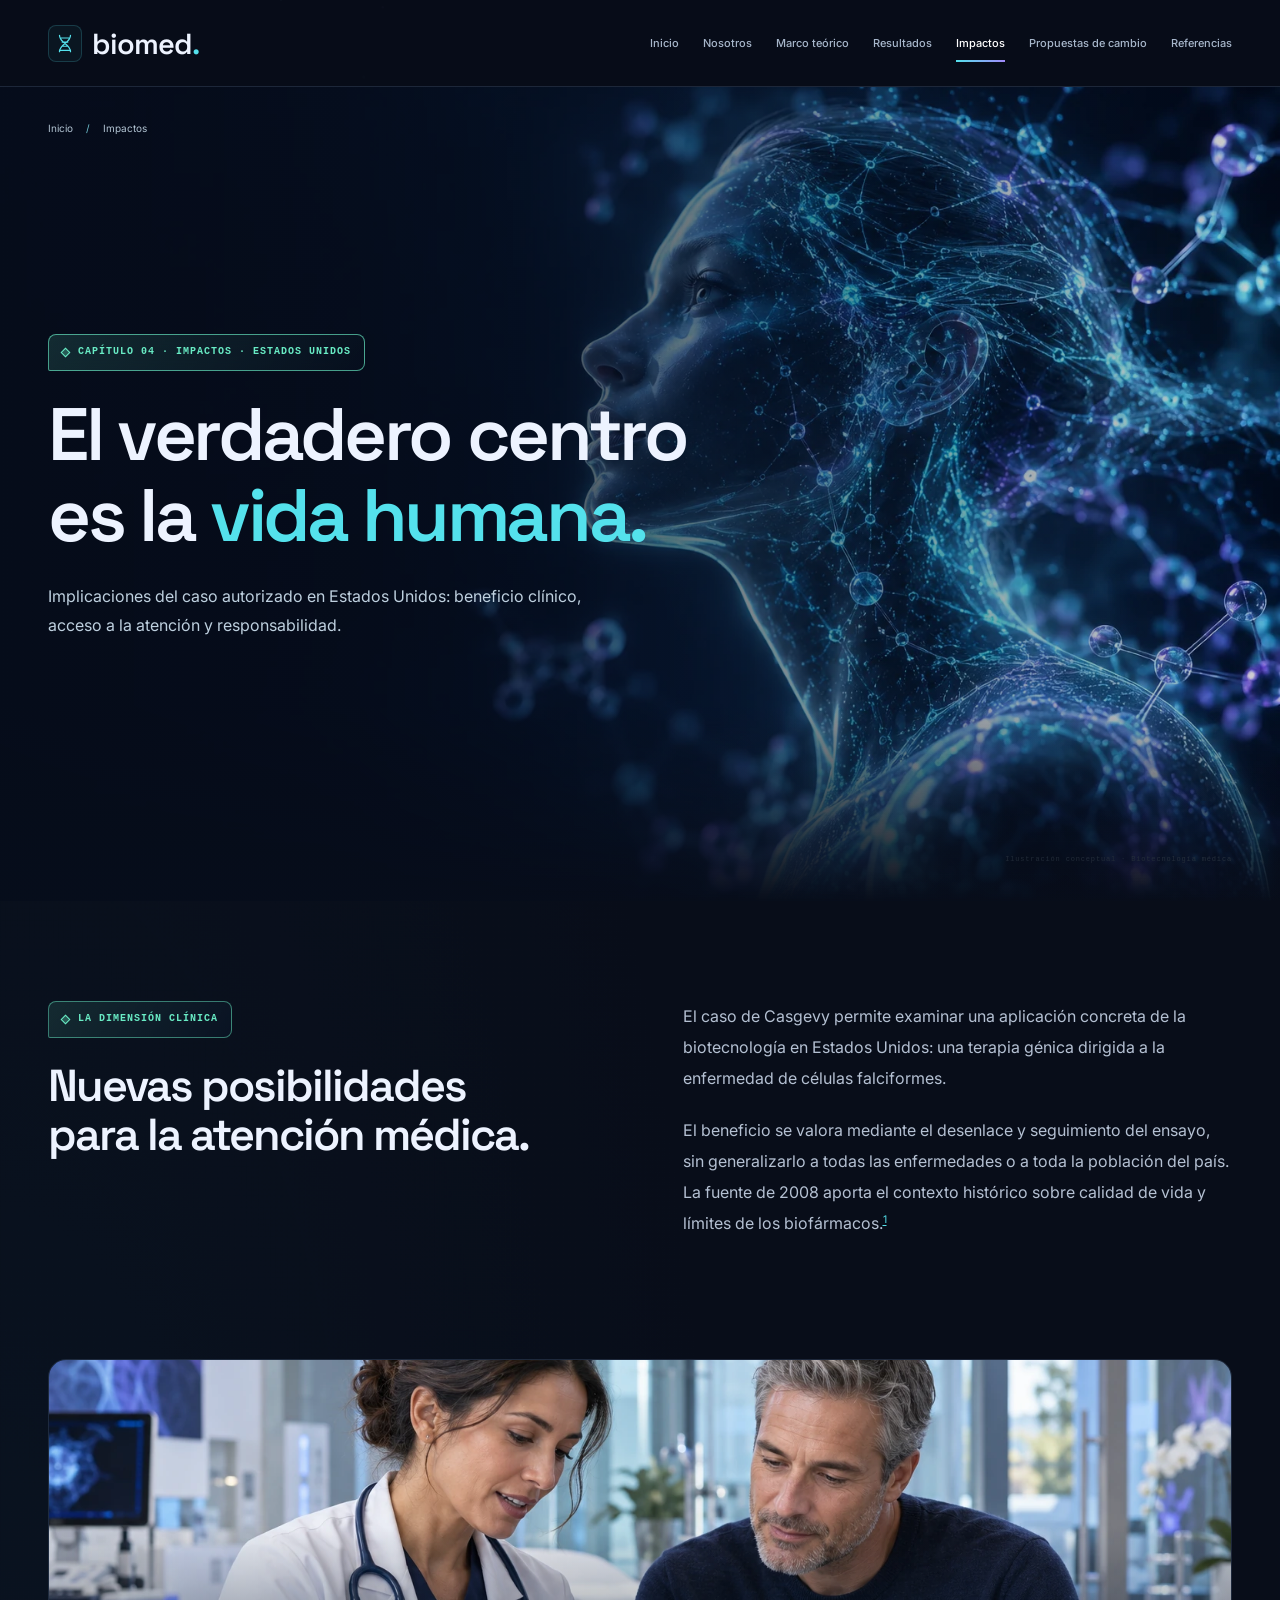
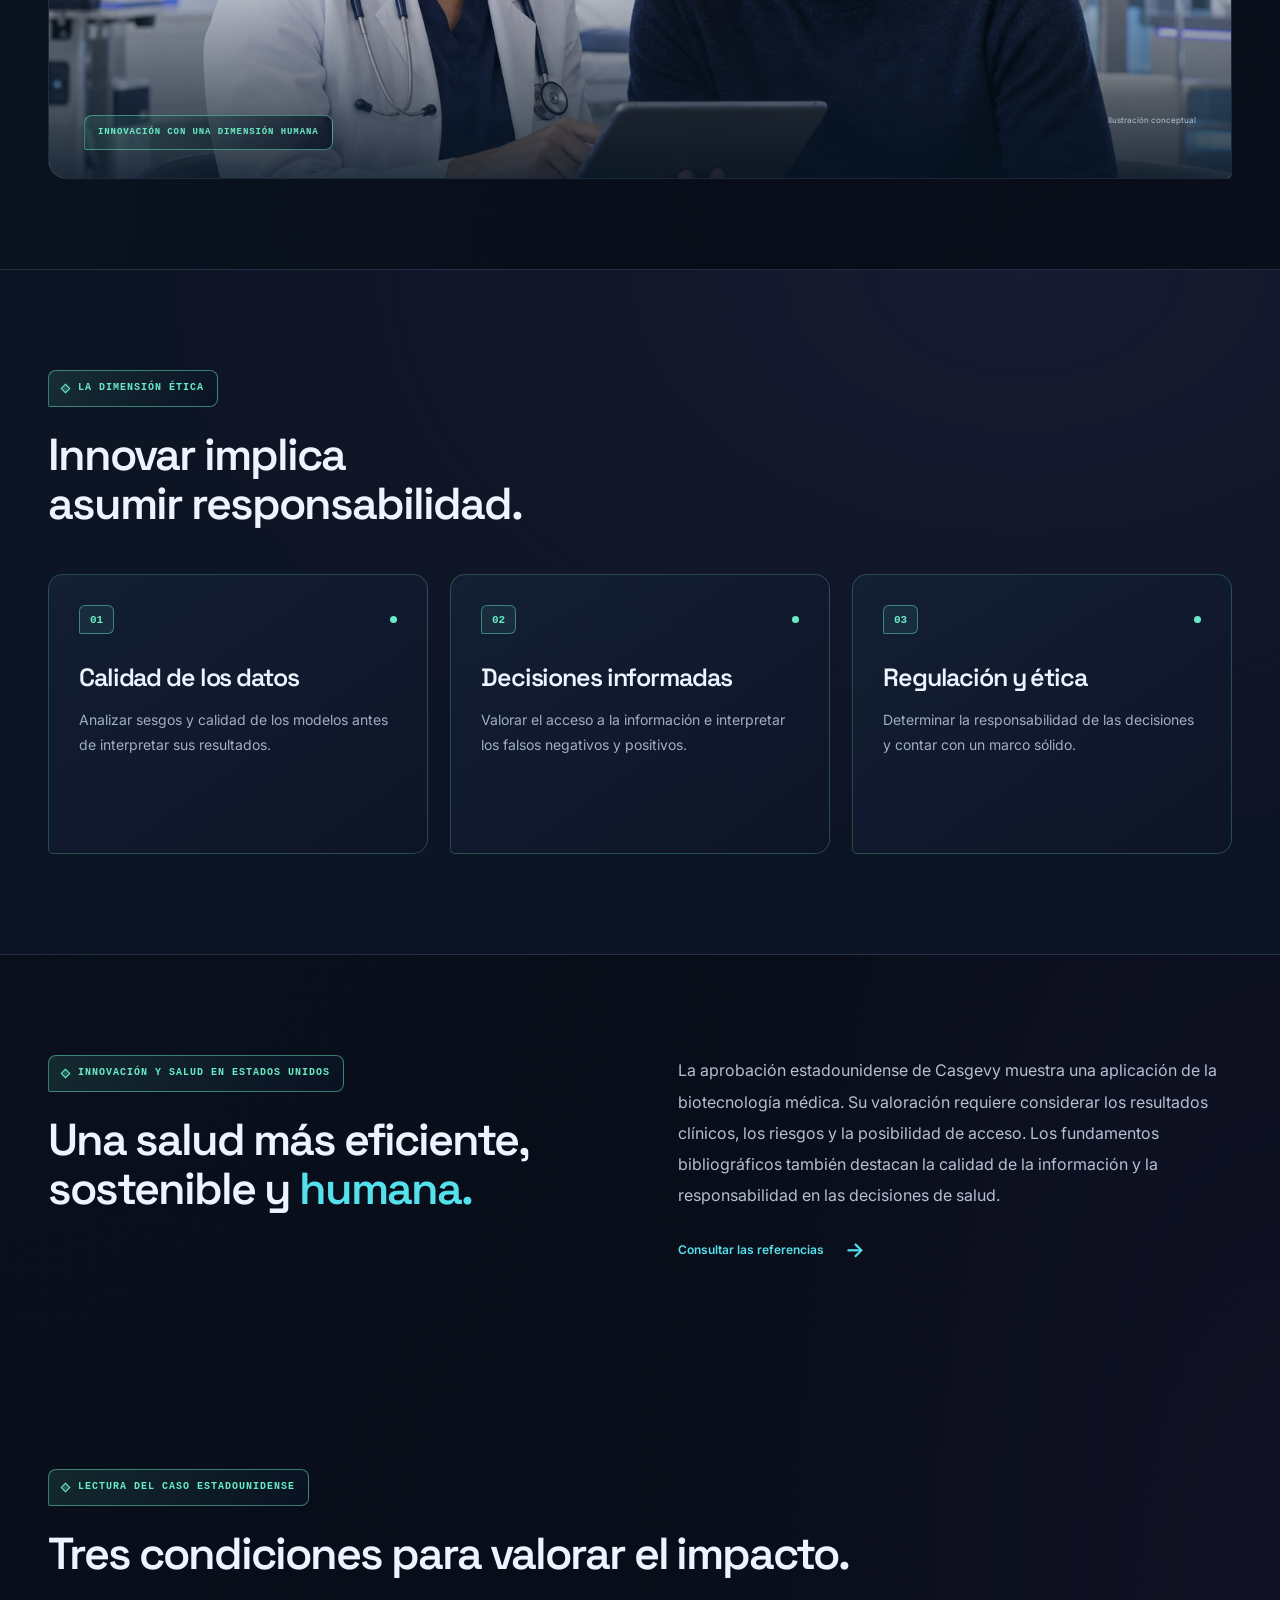
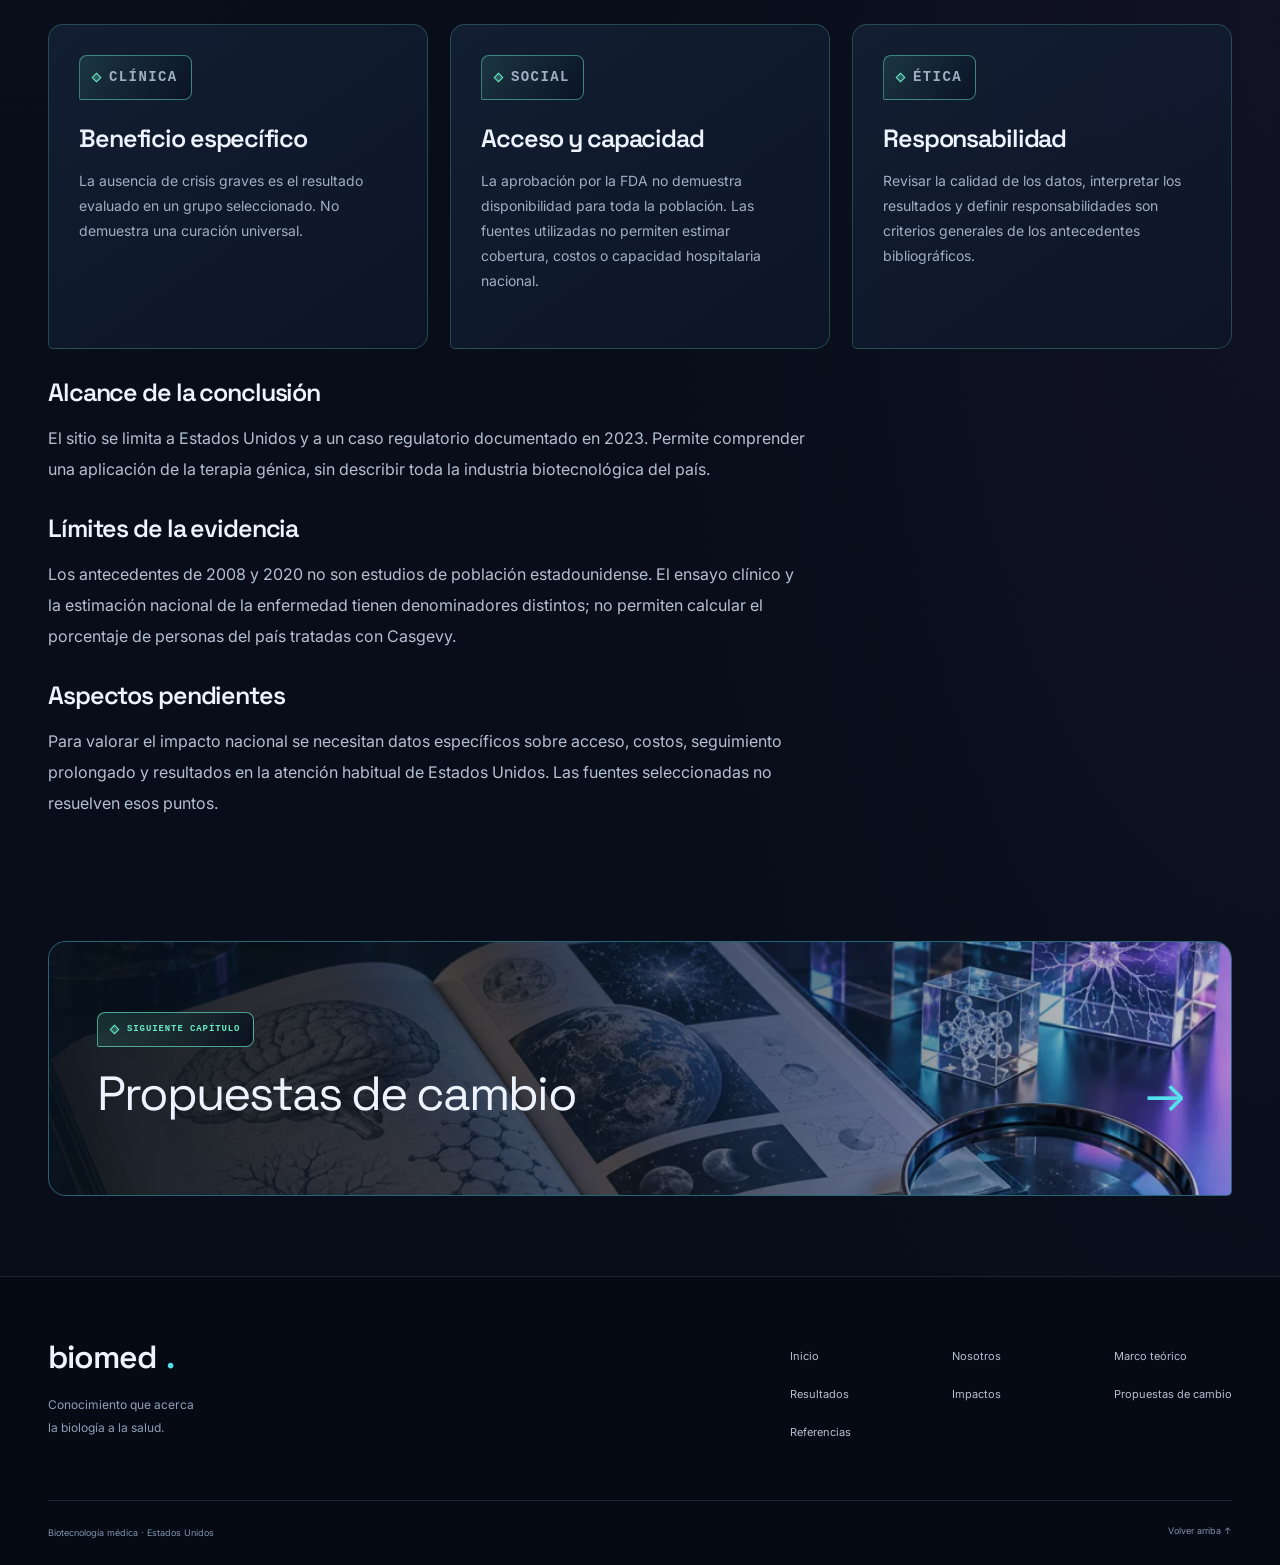
==== commit cd617230: "Add linked change proposals page with exclusive medical imagery" ====
--- a/impactos.html
+++ b/impactos.html
@@ -1,8 +1,8 @@
 <!doctype html>
-<html lang="es" class="tech-site"><head><link rel="preconnect" href="https://fonts.googleapis.com"><link rel="preconnect" href="https://fonts.gstatic.com" crossorigin><link href="https://fonts.googleapis.com/css2?family=Space+Grotesk:wght@400;500;600;700&amp;family=Inter:wght@400;500;600;700&amp;display=swap" rel="stylesheet"><meta charset="utf-8"><meta name="viewport" content="width=device-width, initial-scale=1"><meta name="description" content="Beneficios y límites de un caso de biotecnología médica en Estados Unidos."><meta name="theme-color" content="#080d19"><title>Impactos · Biomed · Estados Unidos</title><link rel="icon" href="assets/favicon.svg" type="image/svg+xml"><link rel="stylesheet" href="styles.css?v=eeuu-12"><script src="script.js?v=eeuu-12" defer></script></head>
-<body data-page="impactos"><a class="skip-link" href="#contenido">Saltar al contenido</a><div class="reading-progress" aria-hidden="true"></div><header class="site-header"><div class="wrap header-inner"><a class="brand" href="index.html?v=eeuu-12" aria-label="Biomed, inicio"><svg viewbox="0 0 32 32" aria-hidden="true"><path d="M8 4c0 12 16 12 16 24M24 4c0 12-16 12-16 24M9 8h14M12 14h8M12 20h8M9 26h14"></path></svg><span>biomed<span class="brand-dot">.</span></span></a><button class="menu-toggle" aria-controls="site-nav" aria-expanded="false" type="button"><span class="menu-lines" aria-hidden="true"></span><span class="menu-label">Menú</span></button><nav class="site-nav" id="site-nav" aria-label="Navegación principal"><a href="index.html?v=eeuu-12">Inicio</a><a href="nosotros.html?v=eeuu-12">Nosotros</a><a href="marco-teorico.html?v=eeuu-12">Marco teórico</a><a href="resultados.html?v=eeuu-12">Resultados</a><a href="impactos.html?v=eeuu-12" aria-current="page">Impactos</a><a href="referencias.html?v=eeuu-12">Referencias</a></nav></div></header>
-<main id="contenido"><section class="page-hero" data-visual="salud-digital"><a class="breadcrumb" href="index.html?v=eeuu-12">Inicio <span aria-hidden="true">/</span> Impactos</a><div class="page-hero-grid"><div><p class="eyebrow">CAPÍTULO 04 · IMPACTOS · ESTADOS UNIDOS</p><h1>El verdadero centro<br>es la <em>vida humana.</em></h1><p class="lede">Implicaciones del caso autorizado en Estados Unidos: beneficio clínico, acceso a la atención y responsabilidad.</p></div><figure class="chapter-visual"><img class="" src="assets/salud-digital.webp" srcset="assets/salud-digital-768.webp 768w, assets/salud-digital.webp 1536w" sizes="100vw" width="1536" height="1024" alt="Ilustración conceptual de la relación entre la salud humana y la tecnología" loading="eager" decoding="async" fetchpriority="high"><figcaption>Ilustración conceptual · Biotecnología médica</figcaption></figure></div><div class="tech-grid" aria-hidden="true"></div></section>
-<section class="wrap section split" data-reveal=""><div><p class="eyebrow">LA DIMENSIÓN CLÍNICA</p><h2>Nuevas posibilidades<br>para la atención médica.</h2></div><div class="prose"><p>El caso de Casgevy permite examinar una aplicación concreta de la biotecnología en Estados Unidos: una terapia génica dirigida a la enfermedad de células falciformes.</p><p>El beneficio se valora mediante el desenlace y seguimiento del ensayo, sin generalizarlo a todas las enfermedades o a toda la población del país. La fuente de 2008 aporta el contexto histórico sobre calidad de vida y límites de los biofármacos.<sup><a href="referencias.html#nota-1">1</a></sup></p></div></section>
+<html lang="es" class="tech-site"><head><link rel="preconnect" href="https://fonts.googleapis.com"><link rel="preconnect" href="https://fonts.gstatic.com" crossorigin><link href="https://fonts.googleapis.com/css2?family=Space+Grotesk:wght@400;500;600;700&amp;family=Inter:wght@400;500;600;700&amp;display=swap" rel="stylesheet"><meta charset="utf-8"><meta name="viewport" content="width=device-width, initial-scale=1"><meta name="description" content="Beneficios y límites de un caso de biotecnología médica en Estados Unidos."><meta name="theme-color" content="#080d19"><title>Impactos · Biomed · Estados Unidos</title><link rel="icon" href="assets/favicon.svg" type="image/svg+xml"><link rel="stylesheet" href="styles.css?v=propuestas-13"><script src="script.js?v=propuestas-13" defer></script></head>
+<body data-page="impactos"><a class="skip-link" href="#contenido">Saltar al contenido</a><div class="reading-progress" aria-hidden="true"></div><header class="site-header"><div class="wrap header-inner"><a class="brand" href="index.html?v=propuestas-13" aria-label="Biomed, inicio"><svg viewbox="0 0 32 32" aria-hidden="true"><path d="M8 4c0 12 16 12 16 24M24 4c0 12-16 12-16 24M9 8h14M12 14h8M12 20h8M9 26h14"></path></svg><span>biomed<span class="brand-dot">.</span></span></a><button class="menu-toggle" aria-controls="site-nav" aria-expanded="false" type="button"><span class="menu-lines" aria-hidden="true"></span><span class="menu-label">Menú</span></button><nav class="site-nav" id="site-nav" aria-label="Navegación principal"><a href="index.html?v=propuestas-13">Inicio</a><a href="nosotros.html?v=propuestas-13">Nosotros</a><a href="marco-teorico.html?v=propuestas-13">Marco teórico</a><a href="resultados.html?v=propuestas-13">Resultados</a><a href="impactos.html?v=propuestas-13" aria-current="page">Impactos</a><a href="propuestas.html?v=propuestas-13">Propuestas de cambio</a><a href="referencias.html?v=propuestas-13">Referencias</a></nav></div></header>
+<main id="contenido"><section class="page-hero" data-visual="salud-digital"><a class="breadcrumb" href="index.html?v=propuestas-13">Inicio <span aria-hidden="true">/</span> Impactos</a><div class="page-hero-grid"><div><p class="eyebrow">CAPÍTULO 04 · IMPACTOS · ESTADOS UNIDOS</p><h1>El verdadero centro<br>es la <em>vida humana.</em></h1><p class="lede">Implicaciones del caso autorizado en Estados Unidos: beneficio clínico, acceso a la atención y responsabilidad.</p></div><figure class="chapter-visual"><img class="" src="assets/salud-digital.webp" srcset="assets/salud-digital-768.webp 768w, assets/salud-digital.webp 1536w" sizes="100vw" width="1536" height="1024" alt="Ilustración conceptual de la relación entre la salud humana y la tecnología" loading="eager" decoding="async" fetchpriority="high"><figcaption>Ilustración conceptual · Biotecnología médica</figcaption></figure></div><div class="tech-grid" aria-hidden="true"></div></section>
+<section class="wrap section split" data-reveal=""><div><p class="eyebrow">LA DIMENSIÓN CLÍNICA</p><h2>Nuevas posibilidades<br>para la atención médica.</h2></div><div class="prose"><p>El caso de Casgevy permite examinar una aplicación concreta de la biotecnología en Estados Unidos: una terapia génica dirigida a la enfermedad de células falciformes.</p><p>El beneficio se valora mediante el desenlace y seguimiento del ensayo, sin generalizarlo a todas las enfermedades o a toda la población del país. La fuente de 2008 aporta el contexto histórico sobre calidad de vida y límites de los biofármacos.<sup><a href="referencias.html?v=propuestas-13#nota-1">1</a></sup></p></div></section>
 <figure class="image-band wrap"><img class="" src="assets/atencion-impactos-nitida.webp" srcset="assets/atencion-impactos-nitida-960.webp 960w, assets/atencion-impactos-nitida.webp 1536w" sizes="(max-width: 760px) calc(100vw - 40px), (max-width: 1150px) calc(100vw - 64px), (max-width: 1600px) calc(100vw - 96px), 1300px" width="1536" height="1024" alt="Ilustración conceptual de una médica y un paciente revisando una tableta en una consulta" loading="lazy" decoding="async" style="object-position:50% 30%"><figcaption><span>INNOVACIÓN CON UNA DIMENSIÓN HUMANA</span><small>Ilustración conceptual</small></figcaption></figure><section class="soft-section" data-reveal=""><div class="wrap section"><div class="section-head"><div><p class="eyebrow">LA DIMENSIÓN ÉTICA</p><h2>Innovar implica<br>asumir responsabilidad.</h2></div></div><div class="cards three"><article class="card"><div class="card-top"><span class="index">01</span><span class="small-dot" aria-hidden="true"></span></div><h3>Calidad de los datos</h3><p>Analizar sesgos y calidad de los modelos antes de interpretar sus resultados.</p></article><article class="card"><div class="card-top"><span class="index">02</span><span class="small-dot" aria-hidden="true"></span></div><h3>Decisiones informadas</h3><p>Valorar el acceso a la información e interpretar los falsos negativos y positivos.</p></article><article class="card"><div class="card-top"><span class="index">03</span><span class="small-dot" aria-hidden="true"></span></div><h3>Regulación y ética</h3><p>Determinar la responsabilidad de las decisiones y contar con un marco sólido.</p></article></div></div></section>
-<section class="wrap section conclusion" data-reveal=""><div><p class="eyebrow">INNOVACIÓN Y SALUD EN ESTADOS UNIDOS</p><h2>Una salud más eficiente,<br>sostenible y <em>humana.</em></h2></div><div class="prose"><p>La aprobación estadounidense de Casgevy muestra una aplicación de la biotecnología médica. Su valoración requiere considerar los resultados clínicos, los riesgos y la posibilidad de acceso. Los fundamentos bibliográficos también destacan la calidad de la información y la responsabilidad en las decisiones de salud.</p><a class="text-link" href="referencias.html?v=eeuu-12">Consultar las referencias <span aria-hidden="true">→</span></a></div></section><section class="wrap section academic-section" id="conclusiones"><div class="section-head"><div><p class="eyebrow">LECTURA DEL CASO ESTADOUNIDENSE</p><h2>Tres condiciones para valorar el impacto.</h2></div></div><div class="cards three"><article class="card"><p class="eyebrow">CLÍNICA</p><h3>Beneficio específico</h3><p>La ausencia de crisis graves es el resultado evaluado en un grupo seleccionado. No demuestra una curación universal.</p></article><article class="card"><p class="eyebrow">SOCIAL</p><h3>Acceso y capacidad</h3><p>La aprobación por la FDA no demuestra disponibilidad para toda la población. Las fuentes utilizadas no permiten estimar cobertura, costos o capacidad hospitalaria nacional.</p></article><article class="card"><p class="eyebrow">ÉTICA</p><h3>Responsabilidad</h3><p>Revisar la calidad de los datos, interpretar los resultados y definir responsabilidades son criterios generales de los antecedentes bibliográficos.</p></article></div><div class="prose"><h3>Alcance de la conclusión</h3><p>El sitio se limita a Estados Unidos y a un caso regulatorio documentado en 2023. Permite comprender una aplicación de la terapia génica, sin describir toda la industria biotecnológica del país.</p><h3>Límites de la evidencia</h3><p>Los antecedentes de 2008 y 2020 no son estudios de población estadounidense. El ensayo clínico y la estimación nacional de la enfermedad tienen denominadores distintos; no permiten calcular el porcentaje de personas del país tratadas con Casgevy.</p><h3>Aspectos pendientes</h3><p>Para valorar el impacto nacional se necesitan datos específicos sobre acceso, costos, seguimiento prolongado y resultados en la atención habitual de Estados Unidos. Las fuentes seleccionadas no resuelven esos puntos.</p></div></section><section class="wrap chapter-nav"><img class="next-chapter-image" src="assets/footer-fuentes.webp" srcset="assets/footer-fuentes-640.webp 640w, assets/footer-fuentes.webp 1024w" sizes="(max-width: 760px) calc(100vw - 40px), 100vw" width="1024" height="683" alt="" aria-hidden="true" loading="lazy" decoding="async"><span class="eyebrow">SIGUIENTE CAPÍTULO</span><a href="referencias.html?v=eeuu-12">Referencias <span aria-hidden="true">→</span></a></section></main>
-<footer class="site-footer"><div class="wrap footer-top"><div><a class="brand" href="index.html?v=eeuu-12">biomed<span class="brand-dot">.</span></a><p>Conocimiento que acerca<br>la biología a la salud.</p></div><div class="footer-nav" aria-label="Páginas del sitio"><a href="index.html?v=eeuu-12">Inicio</a><a href="nosotros.html?v=eeuu-12">Nosotros</a><a href="marco-teorico.html?v=eeuu-12">Marco teórico</a><a href="resultados.html?v=eeuu-12">Resultados</a><a href="impactos.html?v=eeuu-12" aria-current="page">Impactos</a><a href="referencias.html?v=eeuu-12">Referencias</a></div></div><div class="wrap footer-bottom"><p>Biotecnología médica · Estados Unidos</p><a href="#contenido">Volver arriba <span aria-hidden="true">↑</span></a></div></footer></body></html>+<section class="wrap section conclusion" data-reveal=""><div><p class="eyebrow">INNOVACIÓN Y SALUD EN ESTADOS UNIDOS</p><h2>Una salud más eficiente,<br>sostenible y <em>humana.</em></h2></div><div class="prose"><p>La aprobación estadounidense de Casgevy muestra una aplicación de la biotecnología médica. Su valoración requiere considerar los resultados clínicos, los riesgos y la posibilidad de acceso. Los fundamentos bibliográficos también destacan la calidad de la información y la responsabilidad en las decisiones de salud.</p><a class="text-link" href="referencias.html?v=propuestas-13">Consultar las referencias <span aria-hidden="true">→</span></a></div></section><section class="wrap section academic-section" id="conclusiones"><div class="section-head"><div><p class="eyebrow">LECTURA DEL CASO ESTADOUNIDENSE</p><h2>Tres condiciones para valorar el impacto.</h2></div></div><div class="cards three"><article class="card"><p class="eyebrow">CLÍNICA</p><h3>Beneficio específico</h3><p>La ausencia de crisis graves es el resultado evaluado en un grupo seleccionado. No demuestra una curación universal.</p></article><article class="card"><p class="eyebrow">SOCIAL</p><h3>Acceso y capacidad</h3><p>La aprobación por la FDA no demuestra disponibilidad para toda la población. Las fuentes utilizadas no permiten estimar cobertura, costos o capacidad hospitalaria nacional.</p></article><article class="card"><p class="eyebrow">ÉTICA</p><h3>Responsabilidad</h3><p>Revisar la calidad de los datos, interpretar los resultados y definir responsabilidades son criterios generales de los antecedentes bibliográficos.</p></article></div><div class="prose"><h3>Alcance de la conclusión</h3><p>El sitio se limita a Estados Unidos y a un caso regulatorio documentado en 2023. Permite comprender una aplicación de la terapia génica, sin describir toda la industria biotecnológica del país.</p><h3>Límites de la evidencia</h3><p>Los antecedentes de 2008 y 2020 no son estudios de población estadounidense. El ensayo clínico y la estimación nacional de la enfermedad tienen denominadores distintos; no permiten calcular el porcentaje de personas del país tratadas con Casgevy.</p><h3>Aspectos pendientes</h3><p>Para valorar el impacto nacional se necesitan datos específicos sobre acceso, costos, seguimiento prolongado y resultados en la atención habitual de Estados Unidos. Las fuentes seleccionadas no resuelven esos puntos.</p></div></section><section class="wrap chapter-nav"><img class="next-chapter-image" src="assets/footer-fuentes.webp" srcset="assets/footer-fuentes-640.webp 640w, assets/footer-fuentes.webp 1024w" sizes="(max-width: 760px) calc(100vw - 40px), 100vw" width="1024" height="683" alt="" aria-hidden="true" loading="lazy" decoding="async"><span class="eyebrow">SIGUIENTE CAPÍTULO</span><a href="propuestas.html?v=propuestas-13">Propuestas de cambio <span aria-hidden="true">→</span></a></section></main>
+<footer class="site-footer"><div class="wrap footer-top"><div><a class="brand" href="index.html?v=propuestas-13">biomed<span class="brand-dot">.</span></a><p>Conocimiento que acerca<br>la biología a la salud.</p></div><div class="footer-nav" aria-label="Páginas del sitio"><a href="index.html?v=propuestas-13">Inicio</a><a href="nosotros.html?v=propuestas-13">Nosotros</a><a href="marco-teorico.html?v=propuestas-13">Marco teórico</a><a href="resultados.html?v=propuestas-13">Resultados</a><a href="impactos.html?v=propuestas-13" aria-current="page">Impactos</a><a href="propuestas.html?v=propuestas-13">Propuestas de cambio</a><a href="referencias.html?v=propuestas-13">Referencias</a></div></div><div class="wrap footer-bottom"><p>Biotecnología médica · Estados Unidos</p><a href="#contenido">Volver arriba <span aria-hidden="true">↑</span></a></div></footer></body></html>
--- a/styles.css
+++ b/styles.css
@@ -307,3 +307,14 @@
 body[data-page="index"] .hero-copy h1{font-size:clamp(44px,5.1vw,74px);max-width:850px;line-height:1.12}
 .dashboard-date{font-size:clamp(1.6rem,2.6vw,2.7rem)!important}
 @media(max-width:760px){body[data-page="index"] .hero-copy h1{font-size:clamp(37px,9.4vw,55px);max-width:100%}body[data-page="index"] .hero-copy .eyebrow{line-height:1.8}.page-hero .eyebrow{line-height:1.8}}
+
+body[data-page="propuestas"]{--label-accent:#8bebce;--label-rgb:139,235,206}
+.proposal-section{padding-top:0}.proposal-grid{display:grid;grid-template-columns:repeat(2,minmax(0,1fr));gap:24px}
+.proposal-card{padding:36px;border:1px solid #8bebce38;border-radius:20px;background:linear-gradient(145deg,#102332a6,#0b1323);min-width:0}
+.proposal-top{display:flex;align-items:center;gap:18px;margin-bottom:25px}.proposal-top .eyebrow{margin:0;font-size:.7rem}.proposal-number{font:500 2.5rem/1 var(--display);color:#8bebce80;letter-spacing:-.06em}
+.proposal-card h3{font-size:clamp(25px,2.5vw,34px);margin-bottom:28px;max-width:20ch}
+.proposal-details{margin:0}.proposal-details>div{margin:0 0 24px}.proposal-details dt{font-size:.68rem;text-transform:uppercase;letter-spacing:.12em;color:#89b8c8;margin-bottom:9px}.proposal-details dd{margin:0;color:var(--muted);font-size:15px;line-height:1.85}.proposal-action{border-left:2px solid #8bebce;padding-left:17px}.proposal-action dt{color:#8bebce}.proposal-action dd{color:#dbe9f2}
+.proposal-evaluation{border-top:1px solid var(--line);padding-top:22px}.proposal-evaluation p{font-size:13px;line-height:1.8;color:#98aac0;margin:0 0 15px}.proposal-evaluation p:last-child{margin:0}.proposal-evaluation strong{display:block;color:#cadbea;font-size:12px;font-weight:500;margin-bottom:5px}
+.proposal-scenes{display:grid;grid-template-columns:repeat(2,minmax(0,1fr));gap:32px}.proposal-scenes figure{margin:0;min-width:0}.proposal-scenes img{width:100%;aspect-ratio:1.5;object-fit:cover;border-radius:18px;border:1px solid var(--line)}.proposal-scenes figcaption{padding:28px 4px 0}.proposal-scenes h3{font-size:30px;margin:16px 0}.proposal-scenes p{color:var(--muted);font-size:15px;margin-bottom:15px}.proposal-scenes small{font-size:10px;color:#8495ad}.proposal-next{background:linear-gradient(110deg,#122b3a,#141b32);border-color:#8bebce40}
+@media(min-width:901px) and (max-width:1150px){.site-nav{gap:12px}.site-nav a{font-size:10px}.header-inner{gap:18px}}
+@media(max-width:760px){.proposal-grid,.proposal-scenes{grid-template-columns:minmax(0,1fr)}.proposal-card{padding:26px 23px}.proposal-grid{gap:18px}.proposal-details dd{font-size:16px}.proposal-card h3{font-size:28px}.proposal-evaluation p{font-size:14px}.proposal-scenes{gap:40px}.proposal-scenes h3{font-size:28px}.proposal-scenes p{font-size:16px}.proposal-scenes figcaption{padding-top:24px}}
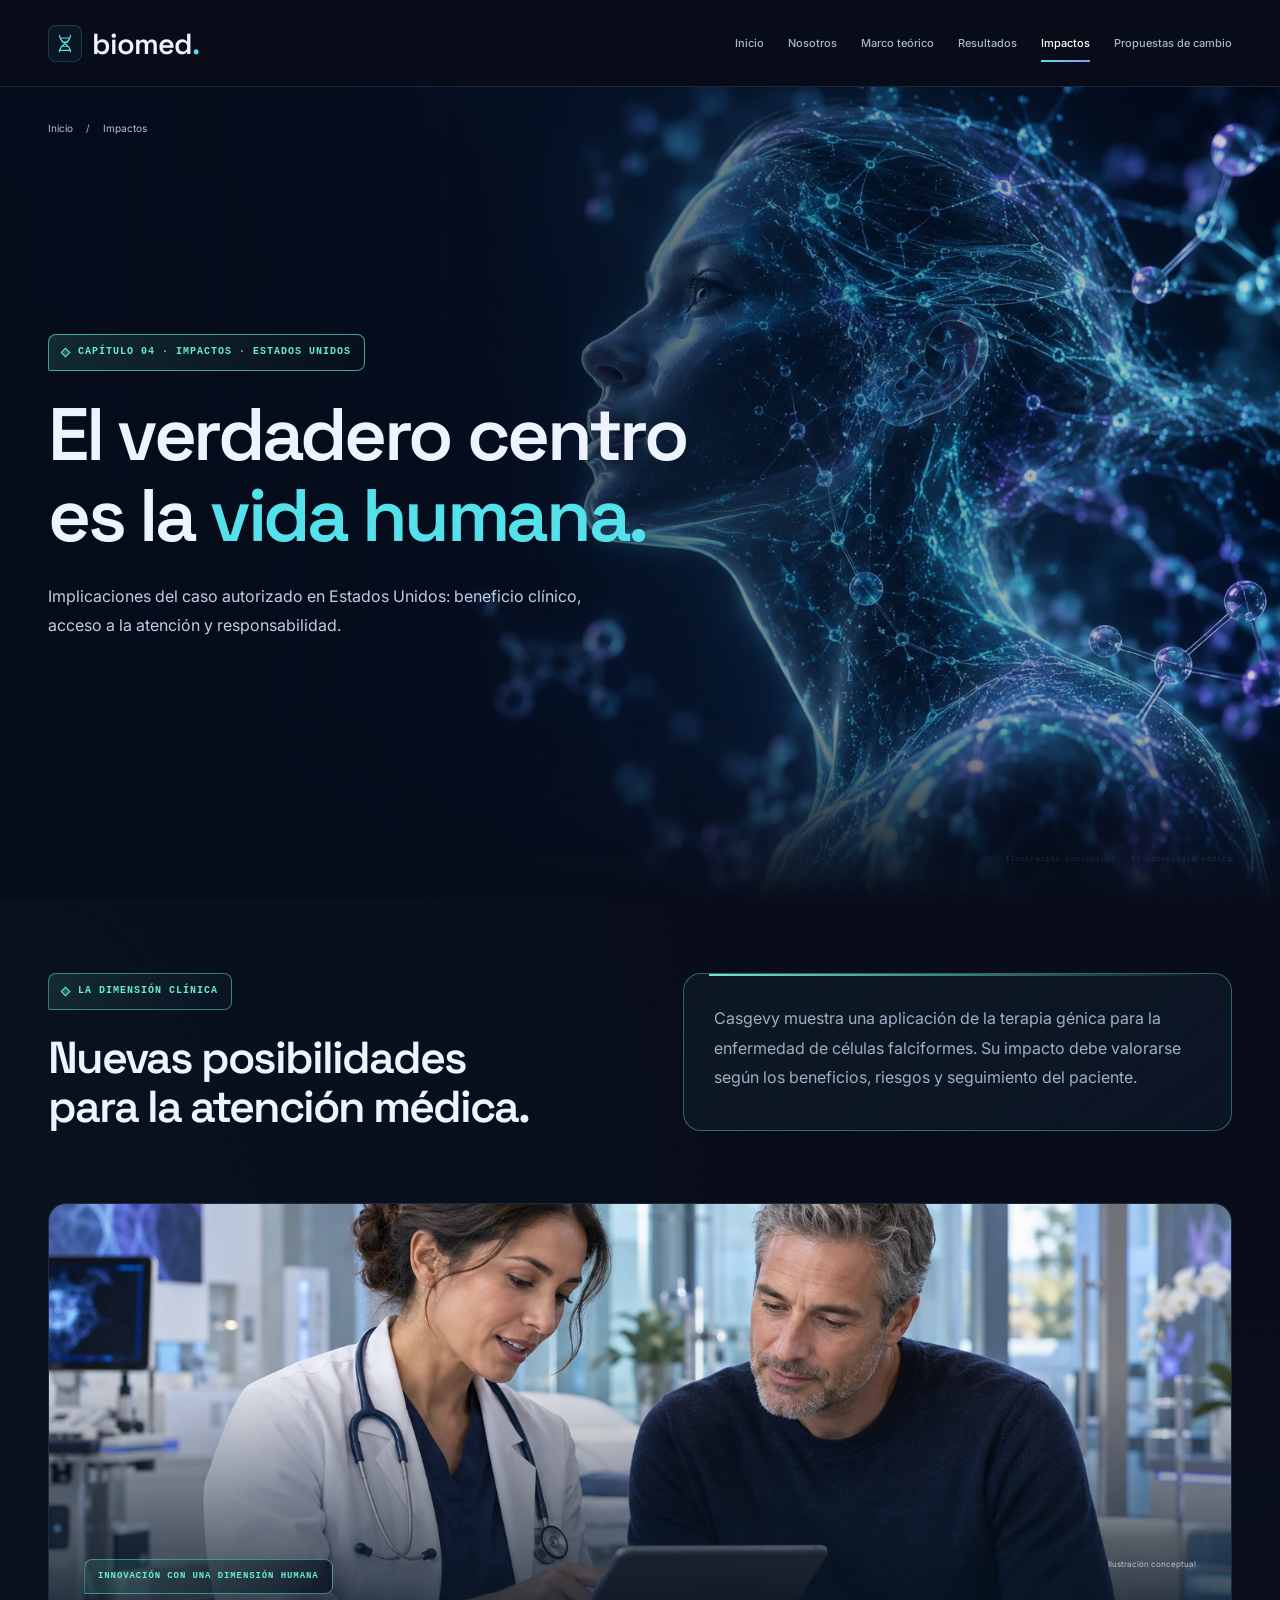
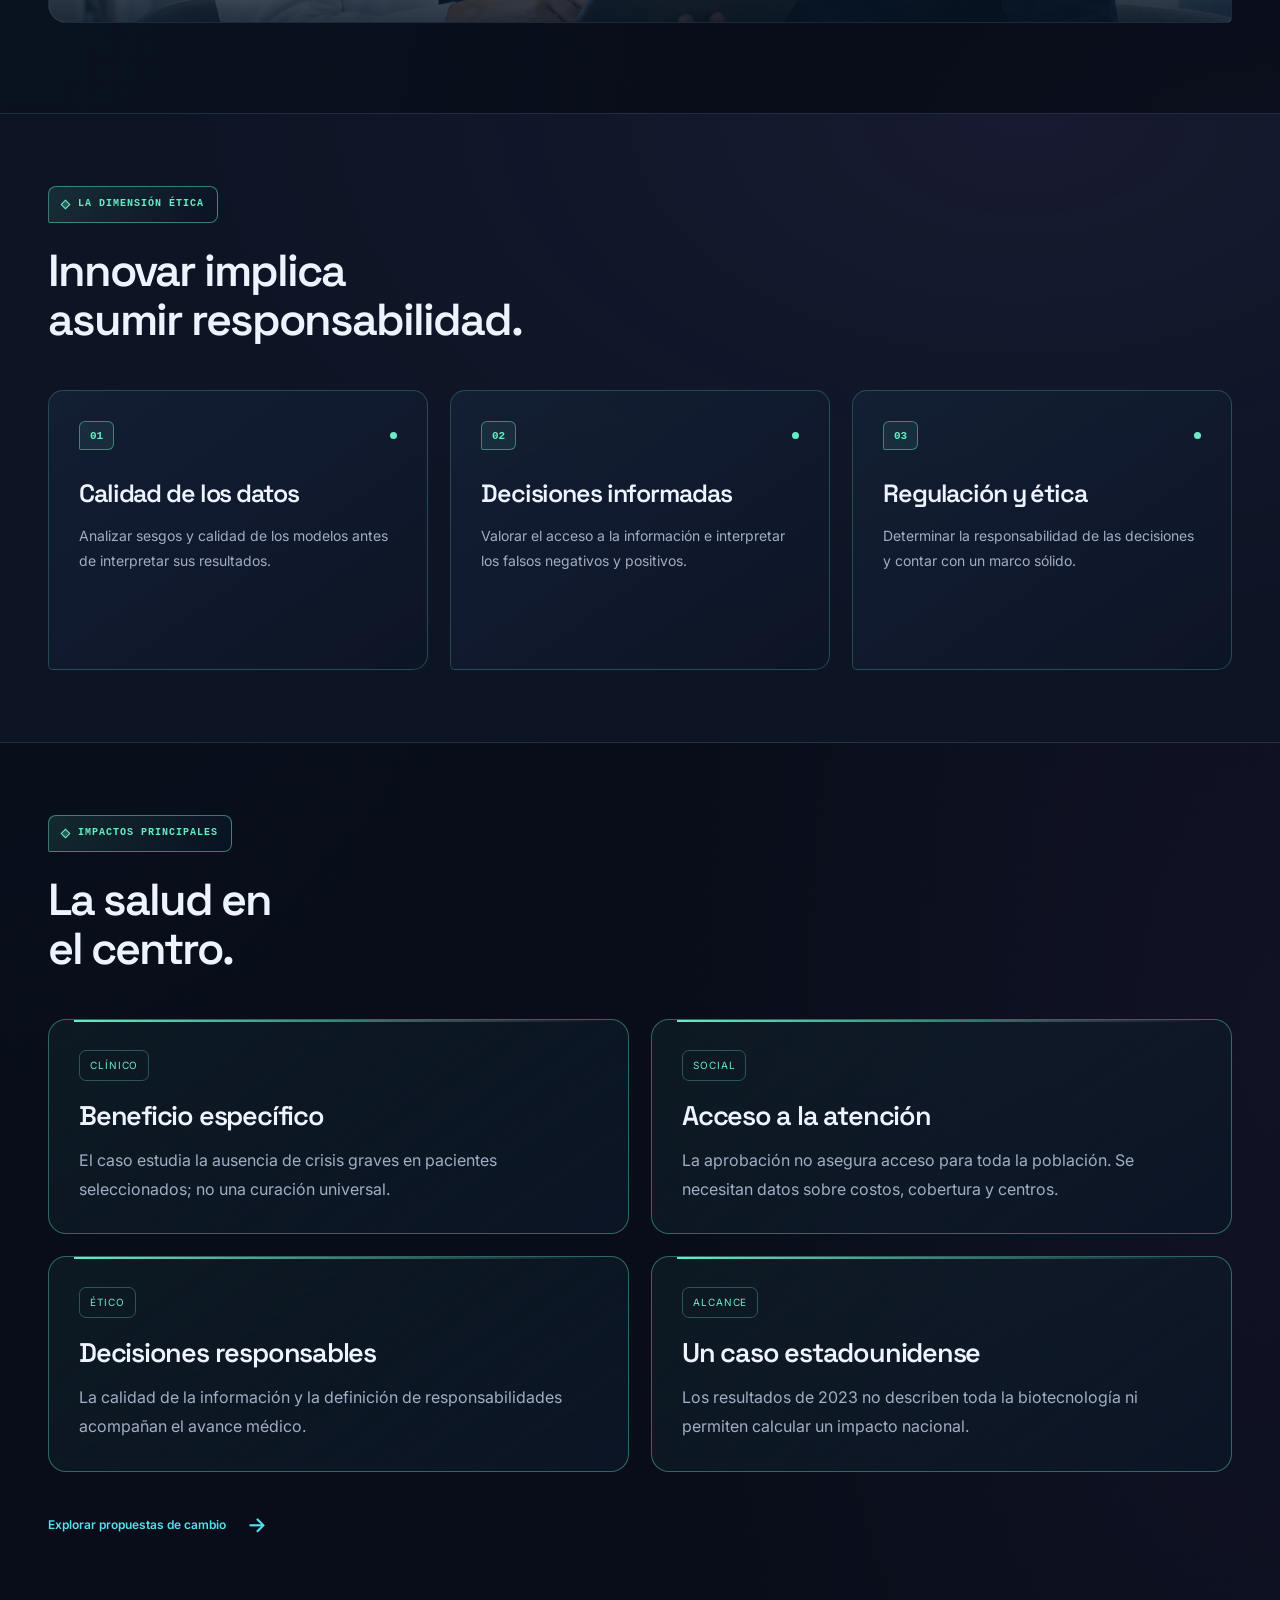
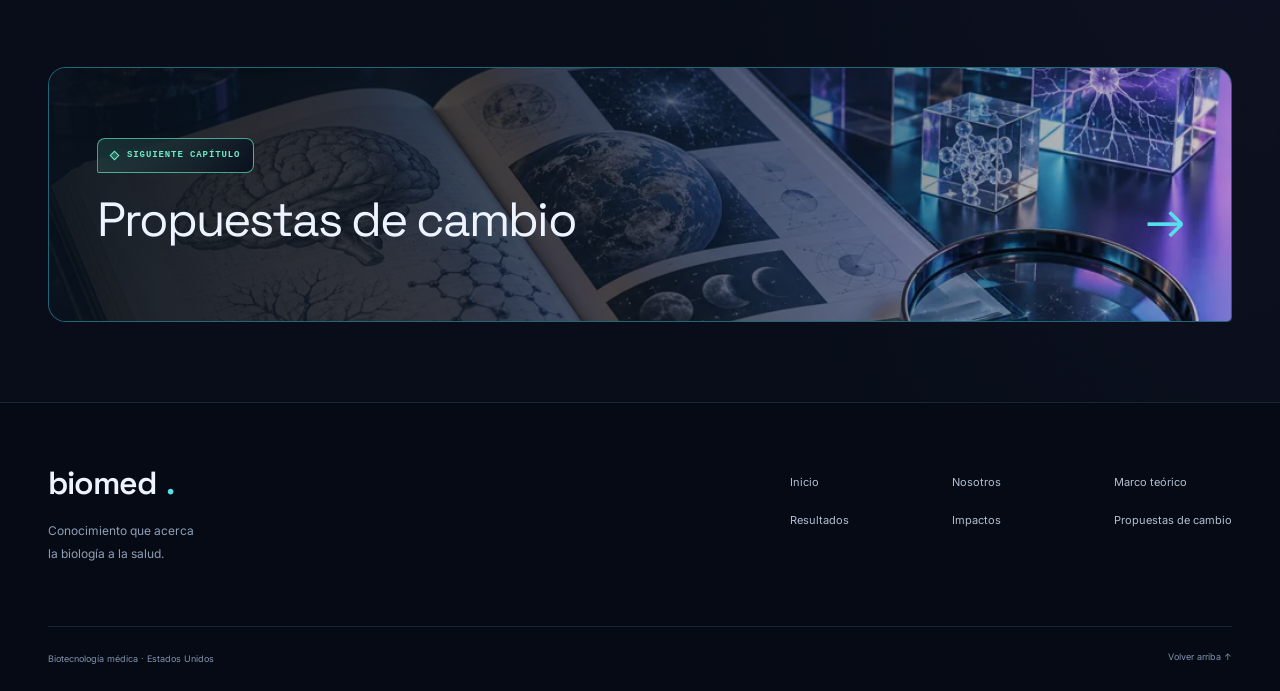
==== commit 740f3282: "Simplify Biomed content into bordered cards and remove references page" ====
--- a/impactos.html
+++ b/impactos.html
@@ -1,8 +1,8 @@
 <!doctype html>
-<html lang="es" class="tech-site"><head><link rel="preconnect" href="https://fonts.googleapis.com"><link rel="preconnect" href="https://fonts.gstatic.com" crossorigin><link href="https://fonts.googleapis.com/css2?family=Space+Grotesk:wght@400;500;600;700&amp;family=Inter:wght@400;500;600;700&amp;display=swap" rel="stylesheet"><meta charset="utf-8"><meta name="viewport" content="width=device-width, initial-scale=1"><meta name="description" content="Beneficios y límites de un caso de biotecnología médica en Estados Unidos."><meta name="theme-color" content="#080d19"><title>Impactos · Biomed · Estados Unidos</title><link rel="icon" href="assets/favicon.svg" type="image/svg+xml"><link rel="stylesheet" href="styles.css?v=propuestas-13"><script src="script.js?v=propuestas-13" defer></script></head>
-<body data-page="impactos"><a class="skip-link" href="#contenido">Saltar al contenido</a><div class="reading-progress" aria-hidden="true"></div><header class="site-header"><div class="wrap header-inner"><a class="brand" href="index.html?v=propuestas-13" aria-label="Biomed, inicio"><svg viewbox="0 0 32 32" aria-hidden="true"><path d="M8 4c0 12 16 12 16 24M24 4c0 12-16 12-16 24M9 8h14M12 14h8M12 20h8M9 26h14"></path></svg><span>biomed<span class="brand-dot">.</span></span></a><button class="menu-toggle" aria-controls="site-nav" aria-expanded="false" type="button"><span class="menu-lines" aria-hidden="true"></span><span class="menu-label">Menú</span></button><nav class="site-nav" id="site-nav" aria-label="Navegación principal"><a href="index.html?v=propuestas-13">Inicio</a><a href="nosotros.html?v=propuestas-13">Nosotros</a><a href="marco-teorico.html?v=propuestas-13">Marco teórico</a><a href="resultados.html?v=propuestas-13">Resultados</a><a href="impactos.html?v=propuestas-13" aria-current="page">Impactos</a><a href="propuestas.html?v=propuestas-13">Propuestas de cambio</a><a href="referencias.html?v=propuestas-13">Referencias</a></nav></div></header>
-<main id="contenido"><section class="page-hero" data-visual="salud-digital"><a class="breadcrumb" href="index.html?v=propuestas-13">Inicio <span aria-hidden="true">/</span> Impactos</a><div class="page-hero-grid"><div><p class="eyebrow">CAPÍTULO 04 · IMPACTOS · ESTADOS UNIDOS</p><h1>El verdadero centro<br>es la <em>vida humana.</em></h1><p class="lede">Implicaciones del caso autorizado en Estados Unidos: beneficio clínico, acceso a la atención y responsabilidad.</p></div><figure class="chapter-visual"><img class="" src="assets/salud-digital.webp" srcset="assets/salud-digital-768.webp 768w, assets/salud-digital.webp 1536w" sizes="100vw" width="1536" height="1024" alt="Ilustración conceptual de la relación entre la salud humana y la tecnología" loading="eager" decoding="async" fetchpriority="high"><figcaption>Ilustración conceptual · Biotecnología médica</figcaption></figure></div><div class="tech-grid" aria-hidden="true"></div></section>
-<section class="wrap section split" data-reveal=""><div><p class="eyebrow">LA DIMENSIÓN CLÍNICA</p><h2>Nuevas posibilidades<br>para la atención médica.</h2></div><div class="prose"><p>El caso de Casgevy permite examinar una aplicación concreta de la biotecnología en Estados Unidos: una terapia génica dirigida a la enfermedad de células falciformes.</p><p>El beneficio se valora mediante el desenlace y seguimiento del ensayo, sin generalizarlo a todas las enfermedades o a toda la población del país. La fuente de 2008 aporta el contexto histórico sobre calidad de vida y límites de los biofármacos.<sup><a href="referencias.html?v=propuestas-13#nota-1">1</a></sup></p></div></section>
+<html lang="es" class="tech-site"><head><link rel="preconnect" href="https://fonts.googleapis.com"><link rel="preconnect" href="https://fonts.gstatic.com" crossorigin><link href="https://fonts.googleapis.com/css2?family=Space+Grotesk:wght@400;500;600;700&amp;family=Inter:wght@400;500;600;700&amp;display=swap" rel="stylesheet"><meta charset="utf-8"><meta name="viewport" content="width=device-width, initial-scale=1"><meta name="description" content="Beneficios y límites de un caso de biotecnología médica en Estados Unidos."><meta name="theme-color" content="#080d19"><title>Impactos · Biomed · Estados Unidos</title><link rel="icon" href="assets/favicon.svg" type="image/svg+xml"><link rel="stylesheet" href="styles.css?v=limpio-14"><script src="script.js?v=limpio-14" defer></script></head>
+<body data-page="impactos"><a class="skip-link" href="#contenido">Saltar al contenido</a><div class="reading-progress" aria-hidden="true"></div><header class="site-header"><div class="wrap header-inner"><a class="brand" href="index.html?v=limpio-14" aria-label="Biomed, inicio"><svg viewbox="0 0 32 32" aria-hidden="true"><path d="M8 4c0 12 16 12 16 24M24 4c0 12-16 12-16 24M9 8h14M12 14h8M12 20h8M9 26h14"></path></svg><span>biomed<span class="brand-dot">.</span></span></a><button class="menu-toggle" aria-controls="site-nav" aria-expanded="false" type="button"><span class="menu-lines" aria-hidden="true"></span><span class="menu-label">Menú</span></button><nav class="site-nav" id="site-nav" aria-label="Navegación principal"><a href="index.html?v=limpio-14">Inicio</a><a href="nosotros.html?v=limpio-14">Nosotros</a><a href="marco-teorico.html?v=limpio-14">Marco teórico</a><a href="resultados.html?v=limpio-14">Resultados</a><a href="impactos.html?v=limpio-14" aria-current="page">Impactos</a><a href="propuestas.html?v=limpio-14">Propuestas de cambio</a></nav></div></header>
+<main id="contenido"><section class="page-hero" data-visual="salud-digital"><a class="breadcrumb" href="index.html?v=limpio-14">Inicio <span aria-hidden="true">/</span> Impactos</a><div class="page-hero-grid"><div><p class="eyebrow">CAPÍTULO 04 · IMPACTOS · ESTADOS UNIDOS</p><h1>El verdadero centro<br>es la <em>vida humana.</em></h1><p class="lede">Implicaciones del caso autorizado en Estados Unidos: beneficio clínico, acceso a la atención y responsabilidad.</p></div><figure class="chapter-visual"><img class="" src="assets/salud-digital.webp" srcset="assets/salud-digital-768.webp 768w, assets/salud-digital.webp 1536w" sizes="100vw" width="1536" height="1024" alt="Ilustración conceptual de la relación entre la salud humana y la tecnología" loading="eager" decoding="async" fetchpriority="high"><figcaption>Ilustración conceptual · Biotecnología médica</figcaption></figure></div><div class="tech-grid" aria-hidden="true"></div></section>
+<section class="wrap section split" data-reveal=""><div><p class="eyebrow">LA DIMENSIÓN CLÍNICA</p><h2>Nuevas posibilidades<br>para la atención médica.</h2></div><div class="prose clean-box clean-prose"><p>Casgevy muestra una aplicación de la terapia génica para la enfermedad de células falciformes. Su impacto debe valorarse según los beneficios, riesgos y seguimiento del paciente.</p></div></section>
 <figure class="image-band wrap"><img class="" src="assets/atencion-impactos-nitida.webp" srcset="assets/atencion-impactos-nitida-960.webp 960w, assets/atencion-impactos-nitida.webp 1536w" sizes="(max-width: 760px) calc(100vw - 40px), (max-width: 1150px) calc(100vw - 64px), (max-width: 1600px) calc(100vw - 96px), 1300px" width="1536" height="1024" alt="Ilustración conceptual de una médica y un paciente revisando una tableta en una consulta" loading="lazy" decoding="async" style="object-position:50% 30%"><figcaption><span>INNOVACIÓN CON UNA DIMENSIÓN HUMANA</span><small>Ilustración conceptual</small></figcaption></figure><section class="soft-section" data-reveal=""><div class="wrap section"><div class="section-head"><div><p class="eyebrow">LA DIMENSIÓN ÉTICA</p><h2>Innovar implica<br>asumir responsabilidad.</h2></div></div><div class="cards three"><article class="card"><div class="card-top"><span class="index">01</span><span class="small-dot" aria-hidden="true"></span></div><h3>Calidad de los datos</h3><p>Analizar sesgos y calidad de los modelos antes de interpretar sus resultados.</p></article><article class="card"><div class="card-top"><span class="index">02</span><span class="small-dot" aria-hidden="true"></span></div><h3>Decisiones informadas</h3><p>Valorar el acceso a la información e interpretar los falsos negativos y positivos.</p></article><article class="card"><div class="card-top"><span class="index">03</span><span class="small-dot" aria-hidden="true"></span></div><h3>Regulación y ética</h3><p>Determinar la responsabilidad de las decisiones y contar con un marco sólido.</p></article></div></div></section>
-<section class="wrap section conclusion" data-reveal=""><div><p class="eyebrow">INNOVACIÓN Y SALUD EN ESTADOS UNIDOS</p><h2>Una salud más eficiente,<br>sostenible y <em>humana.</em></h2></div><div class="prose"><p>La aprobación estadounidense de Casgevy muestra una aplicación de la biotecnología médica. Su valoración requiere considerar los resultados clínicos, los riesgos y la posibilidad de acceso. Los fundamentos bibliográficos también destacan la calidad de la información y la responsabilidad en las decisiones de salud.</p><a class="text-link" href="referencias.html?v=propuestas-13">Consultar las referencias <span aria-hidden="true">→</span></a></div></section><section class="wrap section academic-section" id="conclusiones"><div class="section-head"><div><p class="eyebrow">LECTURA DEL CASO ESTADOUNIDENSE</p><h2>Tres condiciones para valorar el impacto.</h2></div></div><div class="cards three"><article class="card"><p class="eyebrow">CLÍNICA</p><h3>Beneficio específico</h3><p>La ausencia de crisis graves es el resultado evaluado en un grupo seleccionado. No demuestra una curación universal.</p></article><article class="card"><p class="eyebrow">SOCIAL</p><h3>Acceso y capacidad</h3><p>La aprobación por la FDA no demuestra disponibilidad para toda la población. Las fuentes utilizadas no permiten estimar cobertura, costos o capacidad hospitalaria nacional.</p></article><article class="card"><p class="eyebrow">ÉTICA</p><h3>Responsabilidad</h3><p>Revisar la calidad de los datos, interpretar los resultados y definir responsabilidades son criterios generales de los antecedentes bibliográficos.</p></article></div><div class="prose"><h3>Alcance de la conclusión</h3><p>El sitio se limita a Estados Unidos y a un caso regulatorio documentado en 2023. Permite comprender una aplicación de la terapia génica, sin describir toda la industria biotecnológica del país.</p><h3>Límites de la evidencia</h3><p>Los antecedentes de 2008 y 2020 no son estudios de población estadounidense. El ensayo clínico y la estimación nacional de la enfermedad tienen denominadores distintos; no permiten calcular el porcentaje de personas del país tratadas con Casgevy.</p><h3>Aspectos pendientes</h3><p>Para valorar el impacto nacional se necesitan datos específicos sobre acceso, costos, seguimiento prolongado y resultados en la atención habitual de Estados Unidos. Las fuentes seleccionadas no resuelven esos puntos.</p></div></section><section class="wrap chapter-nav"><img class="next-chapter-image" src="assets/footer-fuentes.webp" srcset="assets/footer-fuentes-640.webp 640w, assets/footer-fuentes.webp 1024w" sizes="(max-width: 760px) calc(100vw - 40px), 100vw" width="1024" height="683" alt="" aria-hidden="true" loading="lazy" decoding="async"><span class="eyebrow">SIGUIENTE CAPÍTULO</span><a href="propuestas.html?v=propuestas-13">Propuestas de cambio <span aria-hidden="true">→</span></a></section></main>
-<footer class="site-footer"><div class="wrap footer-top"><div><a class="brand" href="index.html?v=propuestas-13">biomed<span class="brand-dot">.</span></a><p>Conocimiento que acerca<br>la biología a la salud.</p></div><div class="footer-nav" aria-label="Páginas del sitio"><a href="index.html?v=propuestas-13">Inicio</a><a href="nosotros.html?v=propuestas-13">Nosotros</a><a href="marco-teorico.html?v=propuestas-13">Marco teórico</a><a href="resultados.html?v=propuestas-13">Resultados</a><a href="impactos.html?v=propuestas-13" aria-current="page">Impactos</a><a href="propuestas.html?v=propuestas-13">Propuestas de cambio</a><a href="referencias.html?v=propuestas-13">Referencias</a></div></div><div class="wrap footer-bottom"><p>Biotecnología médica · Estados Unidos</p><a href="#contenido">Volver arriba <span aria-hidden="true">↑</span></a></div></footer></body></html>+<section class="wrap section academic-section" id="conclusiones"><div class="section-head"><div><p class="eyebrow">IMPACTOS PRINCIPALES</p><h2>La salud en<br>el centro.</h2></div></div><div class="clean-grid"><article class="clean-box"><span class="clean-label">CLÍNICO</span><h3>Beneficio específico</h3><p>El caso estudia la ausencia de crisis graves en pacientes seleccionados; no una curación universal.</p></article><article class="clean-box"><span class="clean-label">SOCIAL</span><h3>Acceso a la atención</h3><p>La aprobación no asegura acceso para toda la población. Se necesitan datos sobre costos, cobertura y centros.</p></article><article class="clean-box"><span class="clean-label">ÉTICO</span><h3>Decisiones responsables</h3><p>La calidad de la información y la definición de responsabilidades acompañan el avance médico.</p></article><article class="clean-box"><span class="clean-label">ALCANCE</span><h3>Un caso estadounidense</h3><p>Los resultados de 2023 no describen toda la biotecnología ni permiten calcular un impacto nacional.</p></article></div><div class="actions"><a class="text-link" href="propuestas.html?v=limpio-14">Explorar propuestas de cambio <span aria-hidden="true">→</span></a></div></section><section class="wrap chapter-nav"><img class="next-chapter-image" src="assets/footer-fuentes.webp" srcset="assets/footer-fuentes-640.webp 640w, assets/footer-fuentes.webp 1024w" sizes="(max-width: 760px) calc(100vw - 40px), 100vw" width="1024" height="683" alt="" aria-hidden="true" loading="lazy" decoding="async"><span class="eyebrow">SIGUIENTE CAPÍTULO</span><a href="propuestas.html?v=limpio-14">Propuestas de cambio <span aria-hidden="true">→</span></a></section></main>
+<footer class="site-footer"><div class="wrap footer-top"><div><a class="brand" href="index.html?v=limpio-14">biomed<span class="brand-dot">.</span></a><p>Conocimiento que acerca<br>la biología a la salud.</p></div><div class="footer-nav" aria-label="Páginas del sitio"><a href="index.html?v=limpio-14">Inicio</a><a href="nosotros.html?v=limpio-14">Nosotros</a><a href="marco-teorico.html?v=limpio-14">Marco teórico</a><a href="resultados.html?v=limpio-14">Resultados</a><a href="impactos.html?v=limpio-14" aria-current="page">Impactos</a><a href="propuestas.html?v=limpio-14">Propuestas de cambio</a></div></div><div class="wrap footer-bottom"><p>Biotecnología médica · Estados Unidos</p><a href="#contenido">Volver arriba <span aria-hidden="true">↑</span></a></div></footer></body></html>
--- a/styles.css
+++ b/styles.css
@@ -318,3 +318,16 @@
 .proposal-scenes{display:grid;grid-template-columns:repeat(2,minmax(0,1fr));gap:32px}.proposal-scenes figure{margin:0;min-width:0}.proposal-scenes img{width:100%;aspect-ratio:1.5;object-fit:cover;border-radius:18px;border:1px solid var(--line)}.proposal-scenes figcaption{padding:28px 4px 0}.proposal-scenes h3{font-size:30px;margin:16px 0}.proposal-scenes p{color:var(--muted);font-size:15px;margin-bottom:15px}.proposal-scenes small{font-size:10px;color:#8495ad}.proposal-next{background:linear-gradient(110deg,#122b3a,#141b32);border-color:#8bebce40}
 @media(min-width:901px) and (max-width:1150px){.site-nav{gap:12px}.site-nav a{font-size:10px}.header-inner{gap:18px}}
 @media(max-width:760px){.proposal-grid,.proposal-scenes{grid-template-columns:minmax(0,1fr)}.proposal-card{padding:26px 23px}.proposal-grid{gap:18px}.proposal-details dd{font-size:16px}.proposal-card h3{font-size:28px}.proposal-evaluation p{font-size:14px}.proposal-scenes{gap:40px}.proposal-scenes h3{font-size:28px}.proposal-scenes p{font-size:16px}.proposal-scenes figcaption{padding-top:24px}}
+
+.clean-grid{display:grid;grid-template-columns:repeat(2,minmax(0,1fr));gap:22px}
+.clean-box{position:relative;min-width:0;padding:30px;border:1px solid rgba(var(--label-rgb),.38);border-radius:18px;background:linear-gradient(145deg,rgba(var(--label-rgb),.055),#0c1525);overflow:hidden}
+.clean-box::before{content:'';position:absolute;top:0;left:25px;right:25px;height:2px;background:linear-gradient(90deg,var(--label-accent),transparent)}
+.clean-label{display:inline-block;margin-bottom:20px;padding:7px 10px;border:1px solid rgba(var(--label-rgb),.3);border-radius:7px;color:var(--label-accent);font-size:10px;letter-spacing:.09em;line-height:1.5}
+.clean-box h3{font-size:27px;margin-bottom:15px}.clean-box p{font-size:16px;line-height:1.8;color:var(--muted);margin:0}.clean-prose p{font-size:16px;line-height:1.85;margin:0}
+.biomed-identity-grid{gap:22px;border:0}.biomed-identity-item,.biomed-identity-item+.biomed-identity-item{padding:30px;border:1px solid #b7a3ff50;border-radius:18px;background:linear-gradient(145deg,#b7a3ff09,#0c1525)}
+.biomed-identity-item>p:not(.biomed-identity-caption){margin-bottom:0}.biomed-logo-display,.biomed-slogan-display{min-height:180px}
+.proposal-card{padding:30px;border-color:#8bebce60}.proposal-card h3{font-size:29px;margin-bottom:24px}.proposal-details>div{margin-bottom:20px}.proposal-details>div:last-child{margin-bottom:0}
+body .section{padding-block:72px}.reading-body>section{margin-bottom:55px}.reading-body>section:last-child{margin-bottom:0}.dashboard-context{margin-top:18px}.dashboard-source{padding-top:14px;margin-top:18px}
+@media(max-width:760px){.clean-grid{grid-template-columns:minmax(0,1fr);gap:16px}.clean-box{padding:24px}.clean-box h3{font-size:25px}.biomed-identity-item,.biomed-identity-item+.biomed-identity-item{padding:25px}.proposal-card{padding:25px 23px}.proposal-card h3{font-size:27px}body .section{padding-block:48px}.reading-body>section{margin-bottom:38px}}
+
+.clean-three{grid-template-columns:repeat(3,minmax(0,1fr))}.clean-box-image{width:100%;height:auto;aspect-ratio:1.5;object-fit:cover;border-radius:10px;margin-bottom:23px}@media(max-width:900px){.clean-three{grid-template-columns:1fr}}
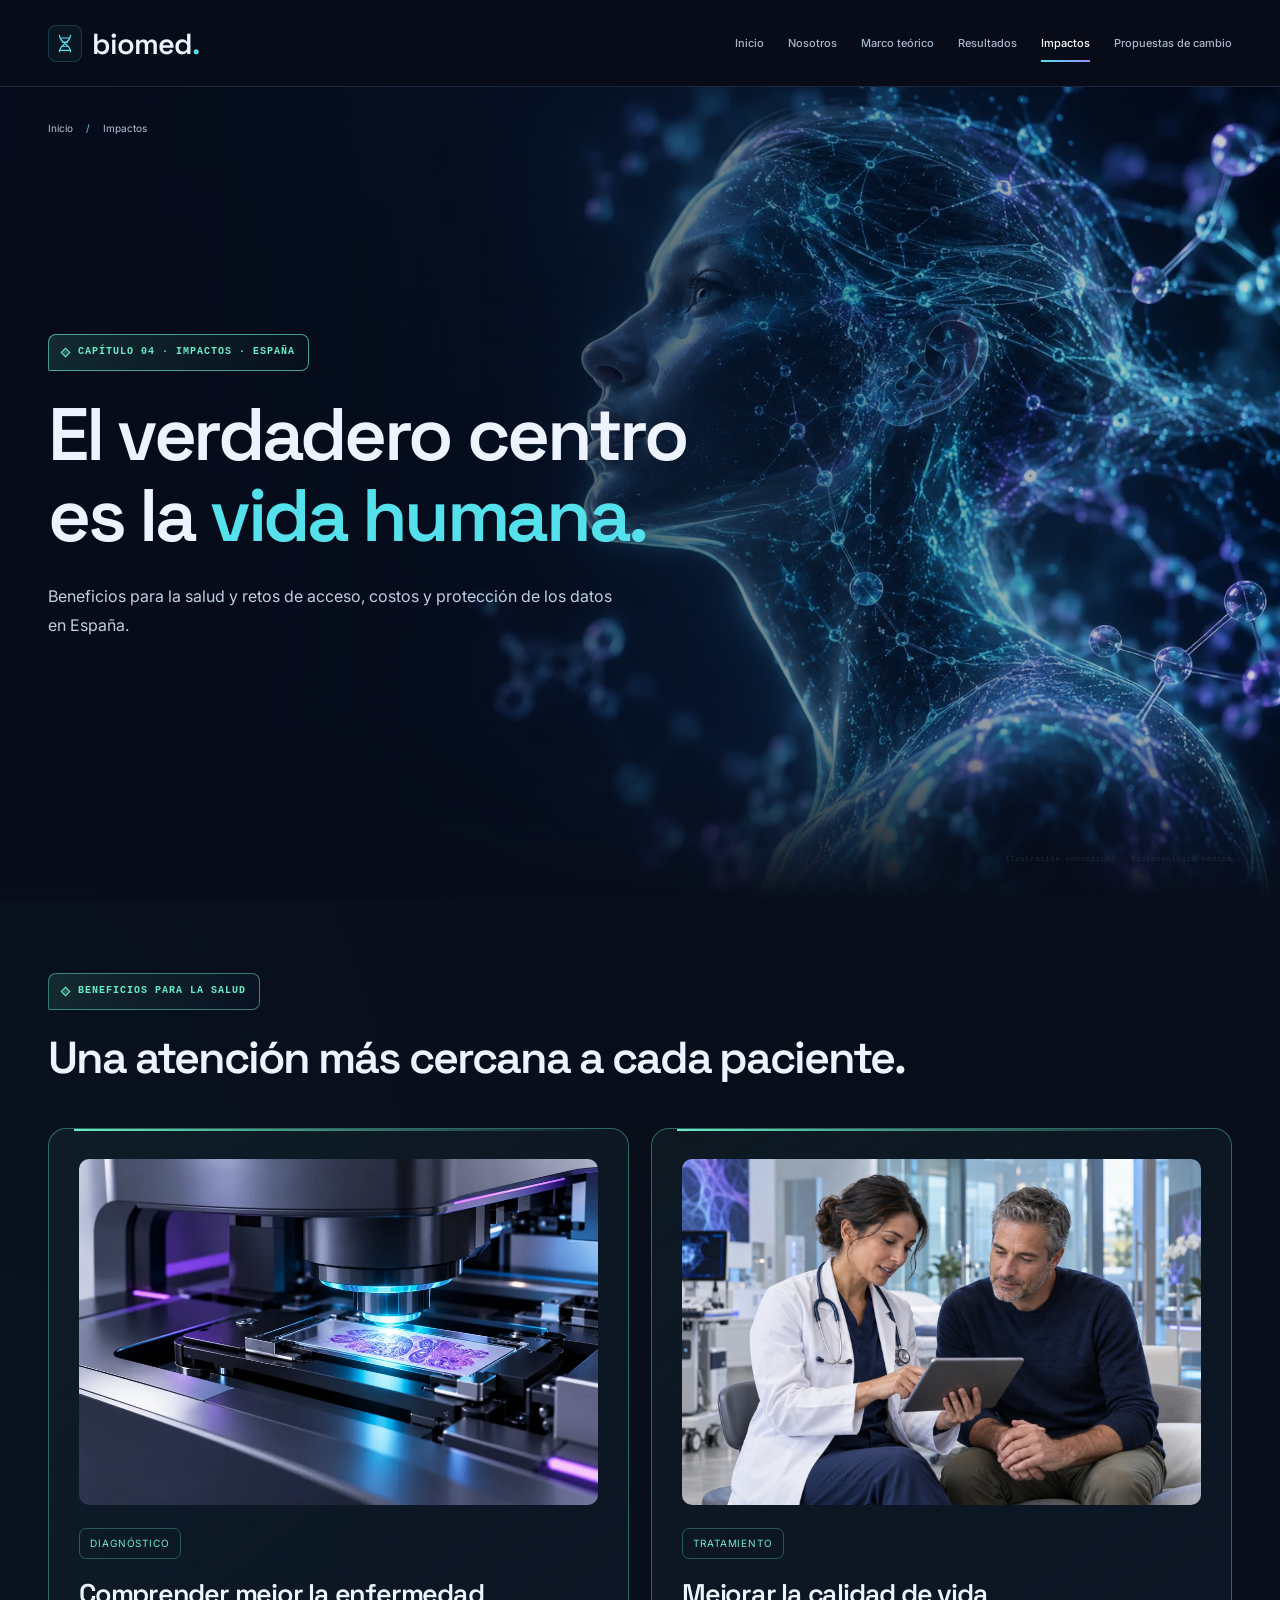
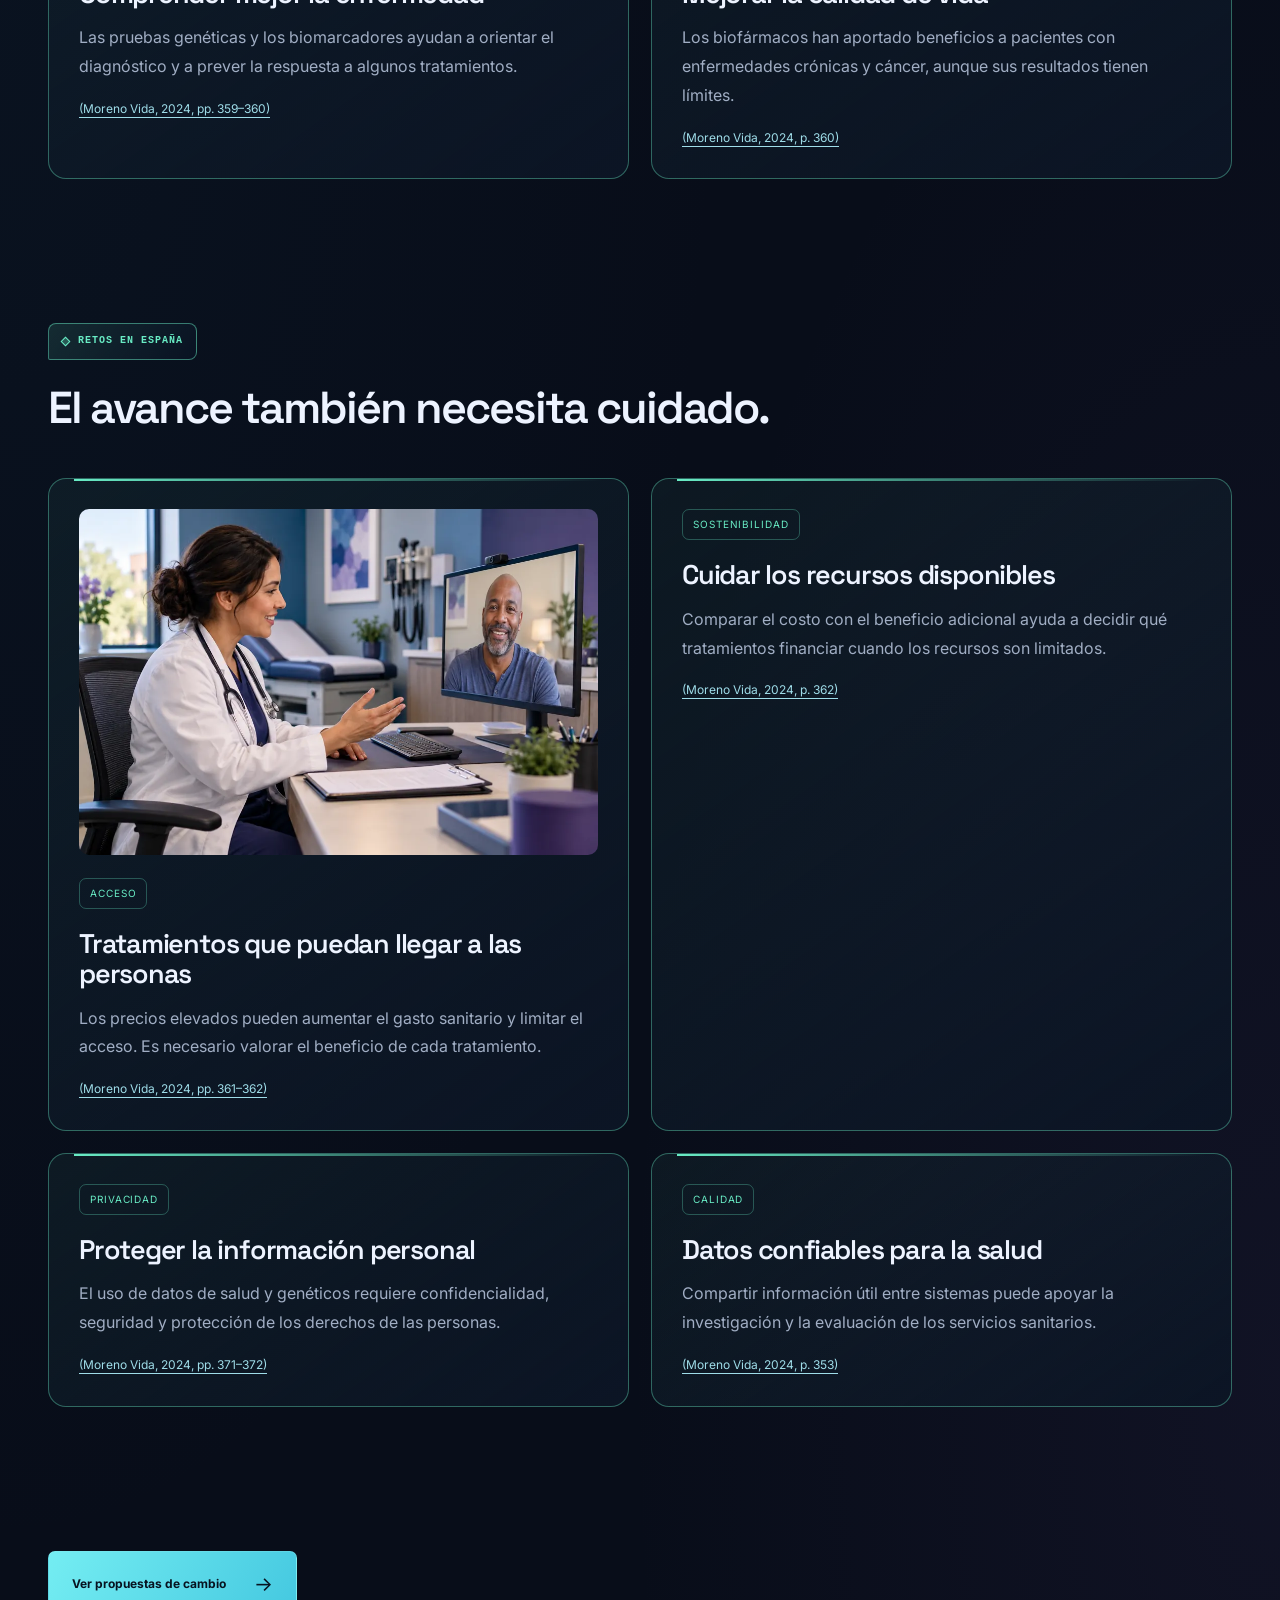
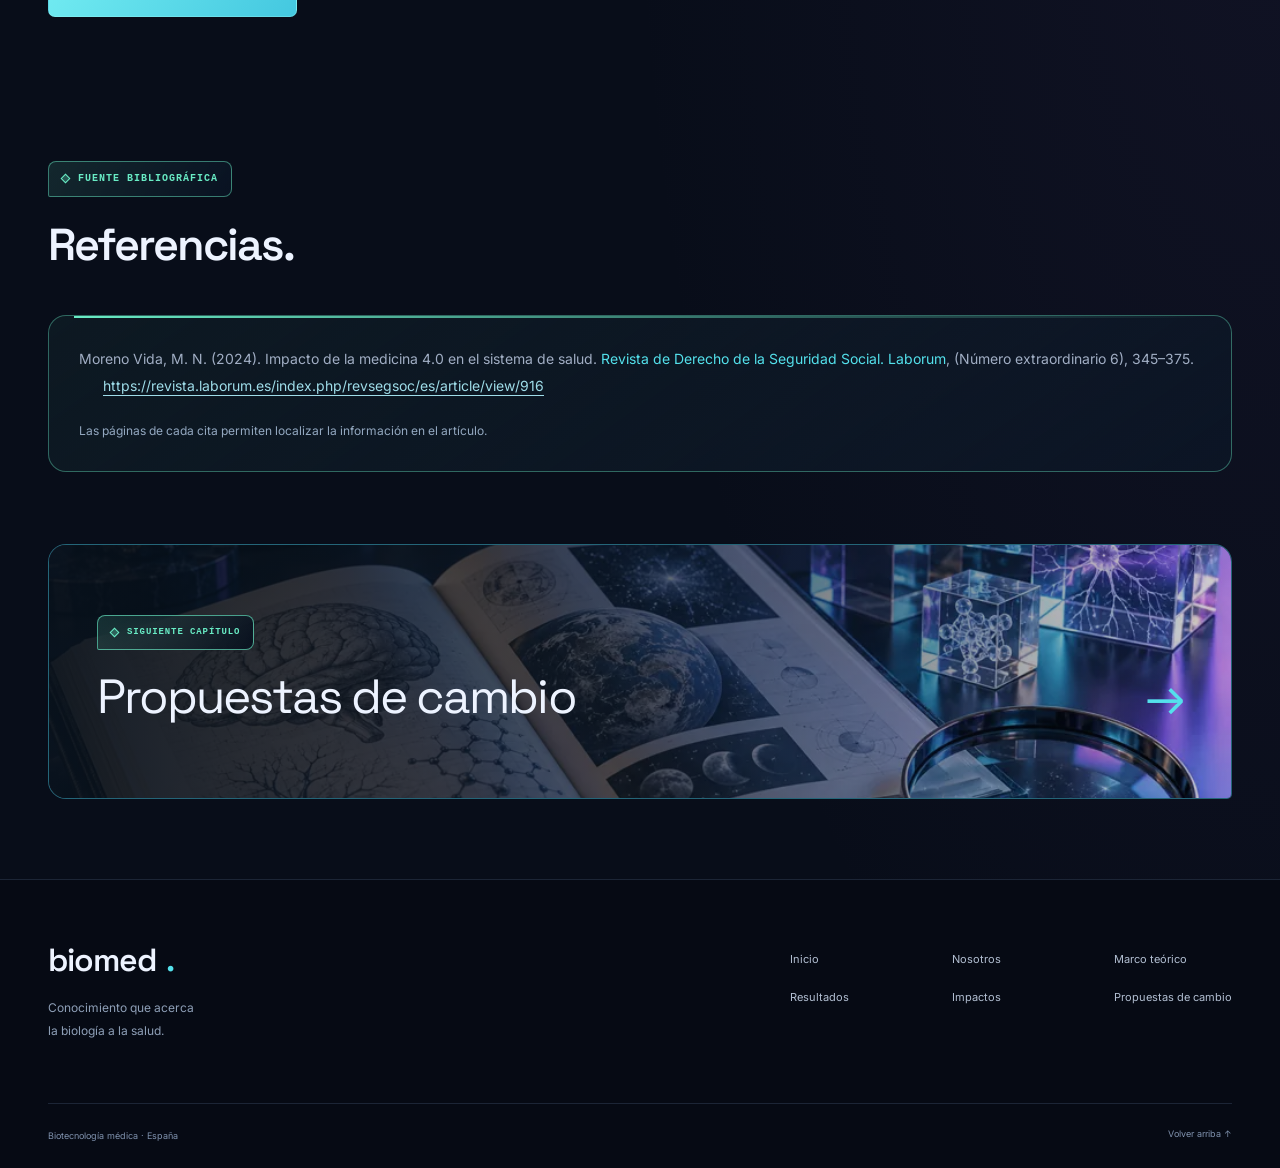
==== commit fca09f42: "Adapt all Biomed pages to Spain with concise sourced content and APA references" ====
--- a/impactos.html
+++ b/impactos.html
@@ -1,8 +1,5 @@
 <!doctype html>
-<html lang="es" class="tech-site"><head><link rel="preconnect" href="https://fonts.googleapis.com"><link rel="preconnect" href="https://fonts.gstatic.com" crossorigin><link href="https://fonts.googleapis.com/css2?family=Space+Grotesk:wght@400;500;600;700&amp;family=Inter:wght@400;500;600;700&amp;display=swap" rel="stylesheet"><meta charset="utf-8"><meta name="viewport" content="width=device-width, initial-scale=1"><meta name="description" content="Beneficios y límites de un caso de biotecnología médica en Estados Unidos."><meta name="theme-color" content="#080d19"><title>Impactos · Biomed · Estados Unidos</title><link rel="icon" href="assets/favicon.svg" type="image/svg+xml"><link rel="stylesheet" href="styles.css?v=limpio-14"><script src="script.js?v=limpio-14" defer></script></head>
-<body data-page="impactos"><a class="skip-link" href="#contenido">Saltar al contenido</a><div class="reading-progress" aria-hidden="true"></div><header class="site-header"><div class="wrap header-inner"><a class="brand" href="index.html?v=limpio-14" aria-label="Biomed, inicio"><svg viewbox="0 0 32 32" aria-hidden="true"><path d="M8 4c0 12 16 12 16 24M24 4c0 12-16 12-16 24M9 8h14M12 14h8M12 20h8M9 26h14"></path></svg><span>biomed<span class="brand-dot">.</span></span></a><button class="menu-toggle" aria-controls="site-nav" aria-expanded="false" type="button"><span class="menu-lines" aria-hidden="true"></span><span class="menu-label">Menú</span></button><nav class="site-nav" id="site-nav" aria-label="Navegación principal"><a href="index.html?v=limpio-14">Inicio</a><a href="nosotros.html?v=limpio-14">Nosotros</a><a href="marco-teorico.html?v=limpio-14">Marco teórico</a><a href="resultados.html?v=limpio-14">Resultados</a><a href="impactos.html?v=limpio-14" aria-current="page">Impactos</a><a href="propuestas.html?v=limpio-14">Propuestas de cambio</a></nav></div></header>
-<main id="contenido"><section class="page-hero" data-visual="salud-digital"><a class="breadcrumb" href="index.html?v=limpio-14">Inicio <span aria-hidden="true">/</span> Impactos</a><div class="page-hero-grid"><div><p class="eyebrow">CAPÍTULO 04 · IMPACTOS · ESTADOS UNIDOS</p><h1>El verdadero centro<br>es la <em>vida humana.</em></h1><p class="lede">Implicaciones del caso autorizado en Estados Unidos: beneficio clínico, acceso a la atención y responsabilidad.</p></div><figure class="chapter-visual"><img class="" src="assets/salud-digital.webp" srcset="assets/salud-digital-768.webp 768w, assets/salud-digital.webp 1536w" sizes="100vw" width="1536" height="1024" alt="Ilustración conceptual de la relación entre la salud humana y la tecnología" loading="eager" decoding="async" fetchpriority="high"><figcaption>Ilustración conceptual · Biotecnología médica</figcaption></figure></div><div class="tech-grid" aria-hidden="true"></div></section>
-<section class="wrap section split" data-reveal=""><div><p class="eyebrow">LA DIMENSIÓN CLÍNICA</p><h2>Nuevas posibilidades<br>para la atención médica.</h2></div><div class="prose clean-box clean-prose"><p>Casgevy muestra una aplicación de la terapia génica para la enfermedad de células falciformes. Su impacto debe valorarse según los beneficios, riesgos y seguimiento del paciente.</p></div></section>
-<figure class="image-band wrap"><img class="" src="assets/atencion-impactos-nitida.webp" srcset="assets/atencion-impactos-nitida-960.webp 960w, assets/atencion-impactos-nitida.webp 1536w" sizes="(max-width: 760px) calc(100vw - 40px), (max-width: 1150px) calc(100vw - 64px), (max-width: 1600px) calc(100vw - 96px), 1300px" width="1536" height="1024" alt="Ilustración conceptual de una médica y un paciente revisando una tableta en una consulta" loading="lazy" decoding="async" style="object-position:50% 30%"><figcaption><span>INNOVACIÓN CON UNA DIMENSIÓN HUMANA</span><small>Ilustración conceptual</small></figcaption></figure><section class="soft-section" data-reveal=""><div class="wrap section"><div class="section-head"><div><p class="eyebrow">LA DIMENSIÓN ÉTICA</p><h2>Innovar implica<br>asumir responsabilidad.</h2></div></div><div class="cards three"><article class="card"><div class="card-top"><span class="index">01</span><span class="small-dot" aria-hidden="true"></span></div><h3>Calidad de los datos</h3><p>Analizar sesgos y calidad de los modelos antes de interpretar sus resultados.</p></article><article class="card"><div class="card-top"><span class="index">02</span><span class="small-dot" aria-hidden="true"></span></div><h3>Decisiones informadas</h3><p>Valorar el acceso a la información e interpretar los falsos negativos y positivos.</p></article><article class="card"><div class="card-top"><span class="index">03</span><span class="small-dot" aria-hidden="true"></span></div><h3>Regulación y ética</h3><p>Determinar la responsabilidad de las decisiones y contar con un marco sólido.</p></article></div></div></section>
-<section class="wrap section academic-section" id="conclusiones"><div class="section-head"><div><p class="eyebrow">IMPACTOS PRINCIPALES</p><h2>La salud en<br>el centro.</h2></div></div><div class="clean-grid"><article class="clean-box"><span class="clean-label">CLÍNICO</span><h3>Beneficio específico</h3><p>El caso estudia la ausencia de crisis graves en pacientes seleccionados; no una curación universal.</p></article><article class="clean-box"><span class="clean-label">SOCIAL</span><h3>Acceso a la atención</h3><p>La aprobación no asegura acceso para toda la población. Se necesitan datos sobre costos, cobertura y centros.</p></article><article class="clean-box"><span class="clean-label">ÉTICO</span><h3>Decisiones responsables</h3><p>La calidad de la información y la definición de responsabilidades acompañan el avance médico.</p></article><article class="clean-box"><span class="clean-label">ALCANCE</span><h3>Un caso estadounidense</h3><p>Los resultados de 2023 no describen toda la biotecnología ni permiten calcular un impacto nacional.</p></article></div><div class="actions"><a class="text-link" href="propuestas.html?v=limpio-14">Explorar propuestas de cambio <span aria-hidden="true">→</span></a></div></section><section class="wrap chapter-nav"><img class="next-chapter-image" src="assets/footer-fuentes.webp" srcset="assets/footer-fuentes-640.webp 640w, assets/footer-fuentes.webp 1024w" sizes="(max-width: 760px) calc(100vw - 40px), 100vw" width="1024" height="683" alt="" aria-hidden="true" loading="lazy" decoding="async"><span class="eyebrow">SIGUIENTE CAPÍTULO</span><a href="propuestas.html?v=limpio-14">Propuestas de cambio <span aria-hidden="true">→</span></a></section></main>
-<footer class="site-footer"><div class="wrap footer-top"><div><a class="brand" href="index.html?v=limpio-14">biomed<span class="brand-dot">.</span></a><p>Conocimiento que acerca<br>la biología a la salud.</p></div><div class="footer-nav" aria-label="Páginas del sitio"><a href="index.html?v=limpio-14">Inicio</a><a href="nosotros.html?v=limpio-14">Nosotros</a><a href="marco-teorico.html?v=limpio-14">Marco teórico</a><a href="resultados.html?v=limpio-14">Resultados</a><a href="impactos.html?v=limpio-14" aria-current="page">Impactos</a><a href="propuestas.html?v=limpio-14">Propuestas de cambio</a></div></div><div class="wrap footer-bottom"><p>Biotecnología médica · Estados Unidos</p><a href="#contenido">Volver arriba <span aria-hidden="true">↑</span></a></div></footer></body></html>+<html lang="es" class="tech-site"><head><link rel="preconnect" href="https://fonts.googleapis.com"><link rel="preconnect" href="https://fonts.gstatic.com" crossorigin><link href="https://fonts.googleapis.com/css2?family=Space+Grotesk:wght@400;500;600;700&amp;family=Inter:wght@400;500;600;700&amp;display=swap" rel="stylesheet"><meta charset="utf-8"><meta name="viewport" content="width=device-width, initial-scale=1"><meta name="description" content="Beneficios para la salud y retos de acceso, costos y protección de los datos en España."><meta name="theme-color" content="#080d19"><title>Impactos · Biomed · España</title><link rel="icon" href="assets/favicon.svg" type="image/svg+xml"><link rel="stylesheet" href="styles.css?v=espana-15"><script src="script.js?v=espana-15" defer></script></head>
+<body data-page="impactos"><a class="skip-link" href="#contenido">Saltar al contenido</a><div class="reading-progress" aria-hidden="true"></div><header class="site-header"><div class="wrap header-inner"><a class="brand" href="index.html?v=espana-15" aria-label="Biomed, inicio"><svg viewbox="0 0 32 32" aria-hidden="true"><path d="M8 4c0 12 16 12 16 24M24 4c0 12-16 12-16 24M9 8h14M12 14h8M12 20h8M9 26h14"></path></svg><span>biomed<span class="brand-dot">.</span></span></a><button class="menu-toggle" aria-controls="site-nav" aria-expanded="false" type="button"><span class="menu-lines" aria-hidden="true"></span><span class="menu-label">Menú</span></button><nav class="site-nav" id="site-nav" aria-label="Navegación principal"><a href="index.html?v=espana-15">Inicio</a><a href="nosotros.html?v=espana-15">Nosotros</a><a href="marco-teorico.html?v=espana-15">Marco teórico</a><a href="resultados.html?v=espana-15">Resultados</a><a href="impactos.html?v=espana-15" aria-current="page">Impactos</a><a href="propuestas.html?v=espana-15">Propuestas de cambio</a></nav></div></header>
+<main id="contenido"><section class="page-hero" data-visual="salud-digital"><a class="breadcrumb" href="index.html?v=espana-15">Inicio <span aria-hidden="true">/</span> Impactos</a><div class="page-hero-grid"><div><p class="eyebrow">CAPÍTULO 04 · IMPACTOS · ESPAÑA</p><h1>El verdadero centro<br>es la <em>vida humana.</em></h1><p class="lede">Beneficios para la salud y retos de acceso, costos y protección de los datos en España.</p></div><figure class="chapter-visual"><img class="" src="assets/salud-digital.webp" srcset="assets/salud-digital-768.webp 768w, assets/salud-digital.webp 1536w" sizes="100vw" width="1536" height="1024" alt="Ilustración conceptual de la relación entre la salud humana y la tecnología" loading="eager" decoding="async" fetchpriority="high"><figcaption>Ilustración conceptual · Biotecnología médica</figcaption></figure></div><div class="tech-grid" aria-hidden="true"></div></section><section class="wrap section"><div class="section-head"><div><p class="eyebrow">BENEFICIOS PARA LA SALUD</p><h2>Una atención más cercana a cada paciente.</h2></div></div><div class="clean-grid "><article class="clean-box"><img class="clean-box-image" src="assets/diagnostico.webp" alt="Ilustración conceptual de comprender mejor la enfermedad" width="1024" height="683" loading="lazy" decoding="async"><span class="clean-label">DIAGNÓSTICO</span><h3>Comprender mejor la enfermedad</h3><p>Las pruebas genéticas y los biomarcadores ayudan a orientar el diagnóstico y a prever la respuesta a algunos tratamientos.</p><a class="source-citation" href="#referencia-moreno">(Moreno Vida, 2024, pp. 359–360)</a></article><article class="clean-box"><img class="clean-box-image" src="assets/atencion-impactos-nitida.webp" alt="Ilustración conceptual de mejorar la calidad de vida" width="1024" height="683" loading="lazy" decoding="async"><span class="clean-label">TRATAMIENTO</span><h3>Mejorar la calidad de vida</h3><p>Los biofármacos han aportado beneficios a pacientes con enfermedades crónicas y cáncer, aunque sus resultados tienen límites.</p><a class="source-citation" href="#referencia-moreno">(Moreno Vida, 2024, p. 360)</a></article></div></section><section class="wrap section"><div class="section-head"><div><p class="eyebrow">RETOS EN ESPAÑA</p><h2>El avance también necesita cuidado.</h2></div></div><div class="clean-grid "><article class="clean-box"><img class="clean-box-image" src="assets/acceso-salud.webp" alt="Ilustración conceptual de tratamientos que puedan llegar a las personas" width="1024" height="683" loading="lazy" decoding="async"><span class="clean-label">ACCESO</span><h3>Tratamientos que puedan llegar a las personas</h3><p>Los precios elevados pueden aumentar el gasto sanitario y limitar el acceso. Es necesario valorar el beneficio de cada tratamiento.</p><a class="source-citation" href="#referencia-moreno">(Moreno Vida, 2024, pp. 361–362)</a></article><article class="clean-box"><span class="clean-label">SOSTENIBILIDAD</span><h3>Cuidar los recursos disponibles</h3><p>Comparar el costo con el beneficio adicional ayuda a decidir qué tratamientos financiar cuando los recursos son limitados.</p><a class="source-citation" href="#referencia-moreno">(Moreno Vida, 2024, p. 362)</a></article><article class="clean-box"><span class="clean-label">PRIVACIDAD</span><h3>Proteger la información personal</h3><p>El uso de datos de salud y genéticos requiere confidencialidad, seguridad y protección de los derechos de las personas.</p><a class="source-citation" href="#referencia-moreno">(Moreno Vida, 2024, pp. 371–372)</a></article><article class="clean-box"><span class="clean-label">CALIDAD</span><h3>Datos confiables para la salud</h3><p>Compartir información útil entre sistemas puede apoyar la investigación y la evaluación de los servicios sanitarios.</p><a class="source-citation" href="#referencia-moreno">(Moreno Vida, 2024, p. 353)</a></article></div></section><section class="wrap section"><a class="button" href="propuestas.html?v=espana-15">Ver propuestas de cambio <span aria-hidden="true">→</span></a></section><section class="wrap section bibliography" aria-labelledby="bibliography-title"><div class="section-head"><div><p class="eyebrow">FUENTE BIBLIOGRÁFICA</p><h2 id="bibliography-title">Referencias.</h2></div></div><div class="clean-box"><p class="apa-reference" id="referencia-moreno">Moreno Vida, M. N. (2024). Impacto de la medicina 4.0 en el sistema de salud. <em>Revista de Derecho de la Seguridad Social. Laborum</em>, (Número extraordinario 6), 345–375. <a href="https://revista.laborum.es/index.php/revsegsoc/es/article/view/916" target="_blank" rel="noopener noreferrer">https://revista.laborum.es/index.php/revsegsoc/es/article/view/916</a></p><p class="bibliography-note">Las páginas de cada cita permiten localizar la información en el artículo.</p></div></section><section class="wrap chapter-nav"><img class="next-chapter-image" src="assets/footer-fuentes.webp" srcset="assets/footer-fuentes-640.webp 640w, assets/footer-fuentes.webp 1024w" sizes="(max-width: 760px) calc(100vw - 40px), 100vw" width="1024" height="683" alt="" aria-hidden="true" loading="lazy" decoding="async"><span class="eyebrow">SIGUIENTE CAPÍTULO</span><a href="propuestas.html?v=espana-15">Propuestas de cambio <span aria-hidden="true">→</span></a></section></main>
+<footer class="site-footer"><div class="wrap footer-top"><div><a class="brand" href="index.html?v=espana-15">biomed<span class="brand-dot">.</span></a><p>Conocimiento que acerca<br>la biología a la salud.</p></div><div class="footer-nav" aria-label="Páginas del sitio"><a href="index.html?v=espana-15">Inicio</a><a href="nosotros.html?v=espana-15">Nosotros</a><a href="marco-teorico.html?v=espana-15">Marco teórico</a><a href="resultados.html?v=espana-15">Resultados</a><a href="impactos.html?v=espana-15" aria-current="page">Impactos</a><a href="propuestas.html?v=espana-15">Propuestas de cambio</a></div></div><div class="wrap footer-bottom"><p>Biotecnología médica · España</p><a href="#contenido">Volver arriba <span aria-hidden="true">↑</span></a></div></footer></body></html>
--- a/styles.css
+++ b/styles.css
@@ -331,3 +331,5 @@
 @media(max-width:760px){.clean-grid{grid-template-columns:minmax(0,1fr);gap:16px}.clean-box{padding:24px}.clean-box h3{font-size:25px}.biomed-identity-item,.biomed-identity-item+.biomed-identity-item{padding:25px}.proposal-card{padding:25px 23px}.proposal-card h3{font-size:27px}body .section{padding-block:48px}.reading-body>section{margin-bottom:38px}}
 
 .clean-three{grid-template-columns:repeat(3,minmax(0,1fr))}.clean-box-image{width:100%;height:auto;aspect-ratio:1.5;object-fit:cover;border-radius:10px;margin-bottom:23px}@media(max-width:900px){.clean-three{grid-template-columns:1fr}}
+
+.source-citation{display:block;width:fit-content;margin-top:17px;color:#9fdde9;font-size:12px;line-height:1.8;text-decoration:underline;text-underline-offset:4px;overflow-wrap:anywhere}.source-citation:focus-visible{outline:2px solid #8bebce;outline-offset:5px}.bibliography .apa-reference{padding-left:24px;text-indent:-24px;line-height:1.9;font-size:14px;overflow-wrap:anywhere}.apa-reference a{color:#9fdde9;text-decoration:underline;text-underline-offset:4px}.bibliography .bibliography-note{margin-top:20px;font-size:12px;color:#94a9c1}.dashboard-heading>div>p:last-child{color:var(--muted)}.dashboard-metrics:has(>article:nth-child(2):last-child){grid-template-columns:repeat(2,minmax(0,1fr))}@media(max-width:760px){.dashboard-metrics:has(>article:nth-child(2):last-child){grid-template-columns:1fr}.bibliography .apa-reference{font-size:14px}.source-citation{font-size:13px}}
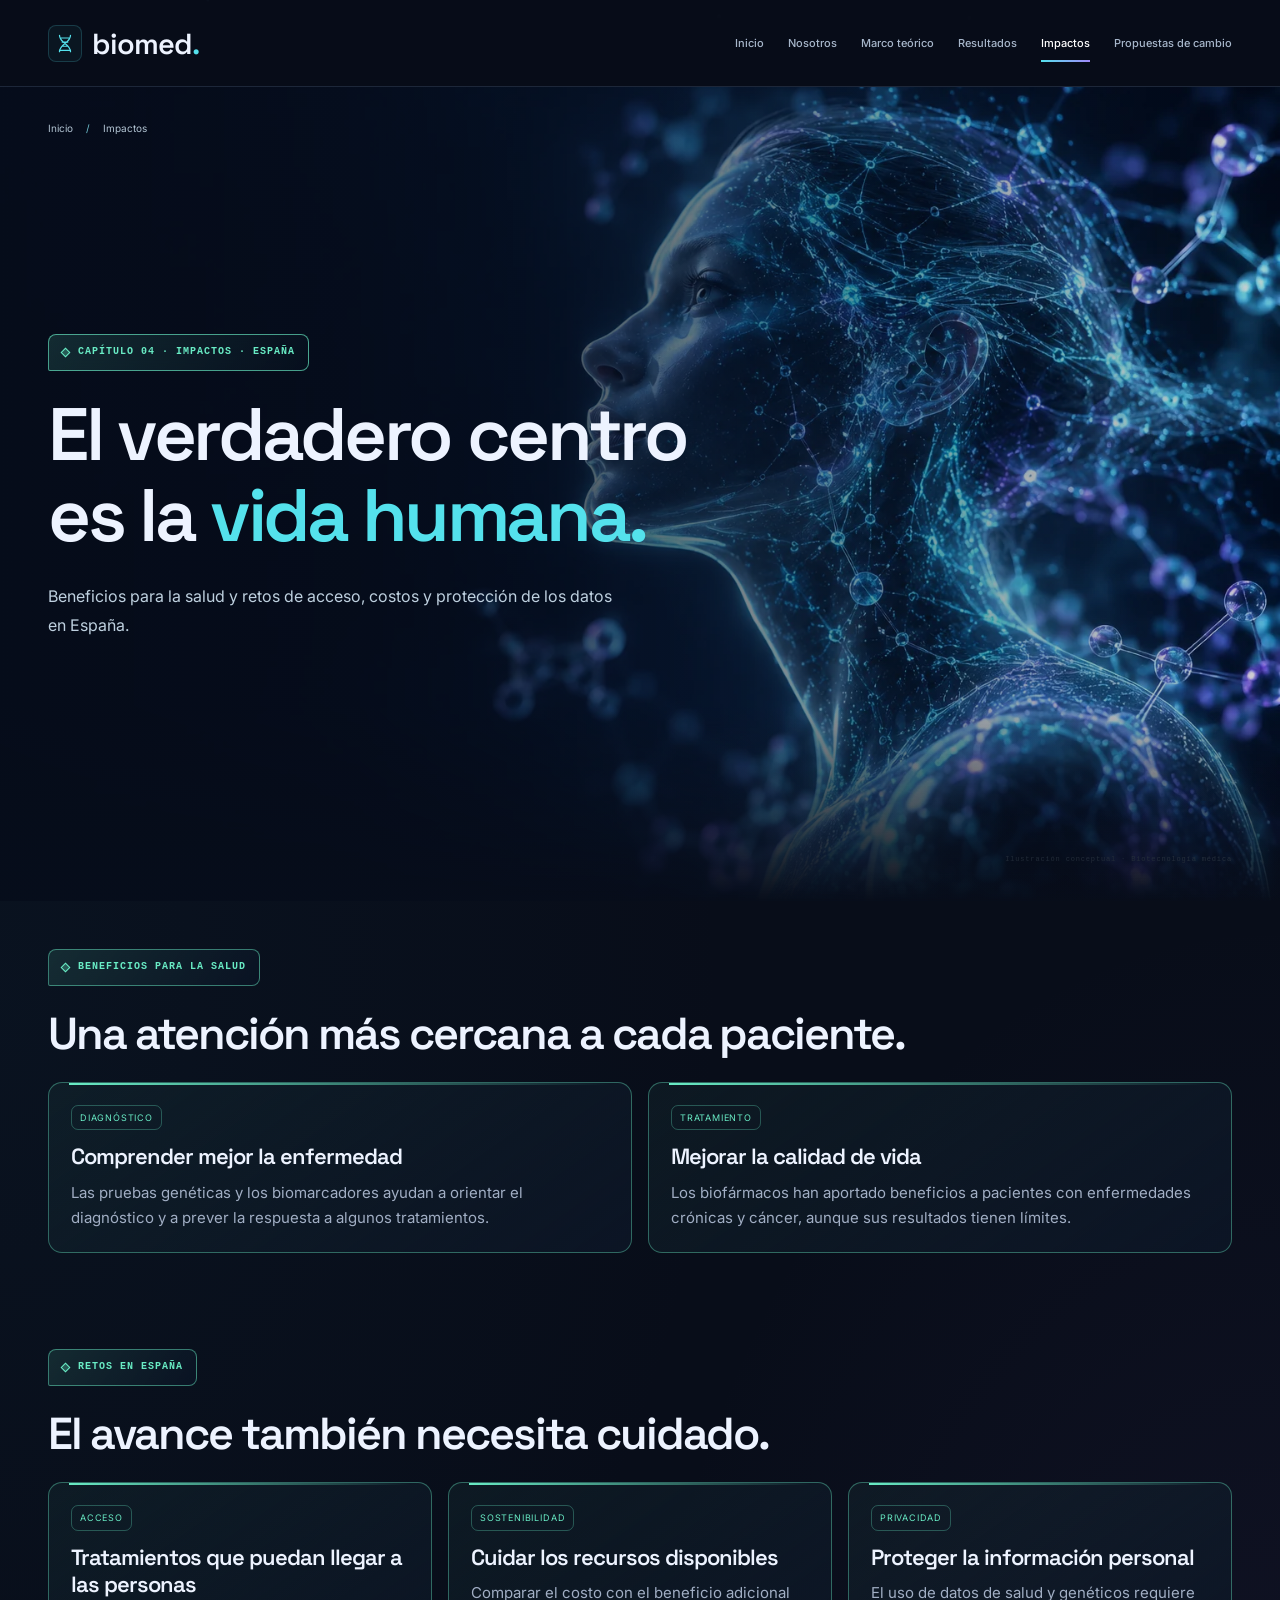
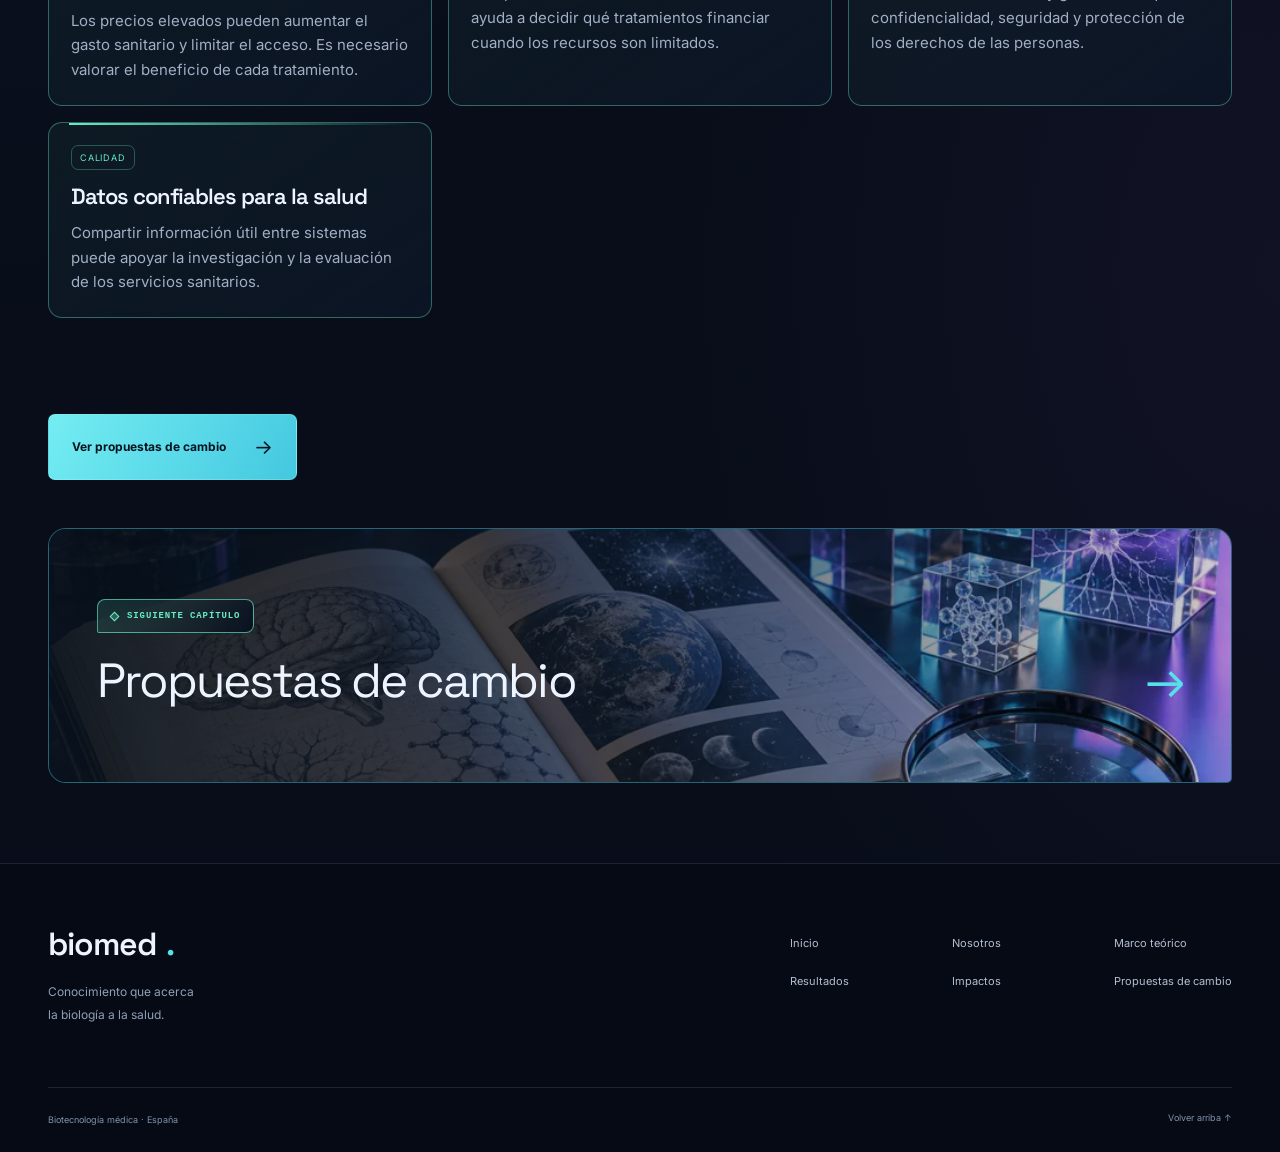
==== commit cbf3427a: "Compact information cards, remove repeated images and consolidate references in theoretical framewor" ====
--- a/impactos.html
+++ b/impactos.html
@@ -1,5 +1,5 @@
 <!doctype html>
-<html lang="es" class="tech-site"><head><link rel="preconnect" href="https://fonts.googleapis.com"><link rel="preconnect" href="https://fonts.gstatic.com" crossorigin><link href="https://fonts.googleapis.com/css2?family=Space+Grotesk:wght@400;500;600;700&amp;family=Inter:wght@400;500;600;700&amp;display=swap" rel="stylesheet"><meta charset="utf-8"><meta name="viewport" content="width=device-width, initial-scale=1"><meta name="description" content="Beneficios para la salud y retos de acceso, costos y protección de los datos en España."><meta name="theme-color" content="#080d19"><title>Impactos · Biomed · España</title><link rel="icon" href="assets/favicon.svg" type="image/svg+xml"><link rel="stylesheet" href="styles.css?v=espana-15"><script src="script.js?v=espana-15" defer></script></head>
-<body data-page="impactos"><a class="skip-link" href="#contenido">Saltar al contenido</a><div class="reading-progress" aria-hidden="true"></div><header class="site-header"><div class="wrap header-inner"><a class="brand" href="index.html?v=espana-15" aria-label="Biomed, inicio"><svg viewbox="0 0 32 32" aria-hidden="true"><path d="M8 4c0 12 16 12 16 24M24 4c0 12-16 12-16 24M9 8h14M12 14h8M12 20h8M9 26h14"></path></svg><span>biomed<span class="brand-dot">.</span></span></a><button class="menu-toggle" aria-controls="site-nav" aria-expanded="false" type="button"><span class="menu-lines" aria-hidden="true"></span><span class="menu-label">Menú</span></button><nav class="site-nav" id="site-nav" aria-label="Navegación principal"><a href="index.html?v=espana-15">Inicio</a><a href="nosotros.html?v=espana-15">Nosotros</a><a href="marco-teorico.html?v=espana-15">Marco teórico</a><a href="resultados.html?v=espana-15">Resultados</a><a href="impactos.html?v=espana-15" aria-current="page">Impactos</a><a href="propuestas.html?v=espana-15">Propuestas de cambio</a></nav></div></header>
-<main id="contenido"><section class="page-hero" data-visual="salud-digital"><a class="breadcrumb" href="index.html?v=espana-15">Inicio <span aria-hidden="true">/</span> Impactos</a><div class="page-hero-grid"><div><p class="eyebrow">CAPÍTULO 04 · IMPACTOS · ESPAÑA</p><h1>El verdadero centro<br>es la <em>vida humana.</em></h1><p class="lede">Beneficios para la salud y retos de acceso, costos y protección de los datos en España.</p></div><figure class="chapter-visual"><img class="" src="assets/salud-digital.webp" srcset="assets/salud-digital-768.webp 768w, assets/salud-digital.webp 1536w" sizes="100vw" width="1536" height="1024" alt="Ilustración conceptual de la relación entre la salud humana y la tecnología" loading="eager" decoding="async" fetchpriority="high"><figcaption>Ilustración conceptual · Biotecnología médica</figcaption></figure></div><div class="tech-grid" aria-hidden="true"></div></section><section class="wrap section"><div class="section-head"><div><p class="eyebrow">BENEFICIOS PARA LA SALUD</p><h2>Una atención más cercana a cada paciente.</h2></div></div><div class="clean-grid "><article class="clean-box"><img class="clean-box-image" src="assets/diagnostico.webp" alt="Ilustración conceptual de comprender mejor la enfermedad" width="1024" height="683" loading="lazy" decoding="async"><span class="clean-label">DIAGNÓSTICO</span><h3>Comprender mejor la enfermedad</h3><p>Las pruebas genéticas y los biomarcadores ayudan a orientar el diagnóstico y a prever la respuesta a algunos tratamientos.</p><a class="source-citation" href="#referencia-moreno">(Moreno Vida, 2024, pp. 359–360)</a></article><article class="clean-box"><img class="clean-box-image" src="assets/atencion-impactos-nitida.webp" alt="Ilustración conceptual de mejorar la calidad de vida" width="1024" height="683" loading="lazy" decoding="async"><span class="clean-label">TRATAMIENTO</span><h3>Mejorar la calidad de vida</h3><p>Los biofármacos han aportado beneficios a pacientes con enfermedades crónicas y cáncer, aunque sus resultados tienen límites.</p><a class="source-citation" href="#referencia-moreno">(Moreno Vida, 2024, p. 360)</a></article></div></section><section class="wrap section"><div class="section-head"><div><p class="eyebrow">RETOS EN ESPAÑA</p><h2>El avance también necesita cuidado.</h2></div></div><div class="clean-grid "><article class="clean-box"><img class="clean-box-image" src="assets/acceso-salud.webp" alt="Ilustración conceptual de tratamientos que puedan llegar a las personas" width="1024" height="683" loading="lazy" decoding="async"><span class="clean-label">ACCESO</span><h3>Tratamientos que puedan llegar a las personas</h3><p>Los precios elevados pueden aumentar el gasto sanitario y limitar el acceso. Es necesario valorar el beneficio de cada tratamiento.</p><a class="source-citation" href="#referencia-moreno">(Moreno Vida, 2024, pp. 361–362)</a></article><article class="clean-box"><span class="clean-label">SOSTENIBILIDAD</span><h3>Cuidar los recursos disponibles</h3><p>Comparar el costo con el beneficio adicional ayuda a decidir qué tratamientos financiar cuando los recursos son limitados.</p><a class="source-citation" href="#referencia-moreno">(Moreno Vida, 2024, p. 362)</a></article><article class="clean-box"><span class="clean-label">PRIVACIDAD</span><h3>Proteger la información personal</h3><p>El uso de datos de salud y genéticos requiere confidencialidad, seguridad y protección de los derechos de las personas.</p><a class="source-citation" href="#referencia-moreno">(Moreno Vida, 2024, pp. 371–372)</a></article><article class="clean-box"><span class="clean-label">CALIDAD</span><h3>Datos confiables para la salud</h3><p>Compartir información útil entre sistemas puede apoyar la investigación y la evaluación de los servicios sanitarios.</p><a class="source-citation" href="#referencia-moreno">(Moreno Vida, 2024, p. 353)</a></article></div></section><section class="wrap section"><a class="button" href="propuestas.html?v=espana-15">Ver propuestas de cambio <span aria-hidden="true">→</span></a></section><section class="wrap section bibliography" aria-labelledby="bibliography-title"><div class="section-head"><div><p class="eyebrow">FUENTE BIBLIOGRÁFICA</p><h2 id="bibliography-title">Referencias.</h2></div></div><div class="clean-box"><p class="apa-reference" id="referencia-moreno">Moreno Vida, M. N. (2024). Impacto de la medicina 4.0 en el sistema de salud. <em>Revista de Derecho de la Seguridad Social. Laborum</em>, (Número extraordinario 6), 345–375. <a href="https://revista.laborum.es/index.php/revsegsoc/es/article/view/916" target="_blank" rel="noopener noreferrer">https://revista.laborum.es/index.php/revsegsoc/es/article/view/916</a></p><p class="bibliography-note">Las páginas de cada cita permiten localizar la información en el artículo.</p></div></section><section class="wrap chapter-nav"><img class="next-chapter-image" src="assets/footer-fuentes.webp" srcset="assets/footer-fuentes-640.webp 640w, assets/footer-fuentes.webp 1024w" sizes="(max-width: 760px) calc(100vw - 40px), 100vw" width="1024" height="683" alt="" aria-hidden="true" loading="lazy" decoding="async"><span class="eyebrow">SIGUIENTE CAPÍTULO</span><a href="propuestas.html?v=espana-15">Propuestas de cambio <span aria-hidden="true">→</span></a></section></main>
-<footer class="site-footer"><div class="wrap footer-top"><div><a class="brand" href="index.html?v=espana-15">biomed<span class="brand-dot">.</span></a><p>Conocimiento que acerca<br>la biología a la salud.</p></div><div class="footer-nav" aria-label="Páginas del sitio"><a href="index.html?v=espana-15">Inicio</a><a href="nosotros.html?v=espana-15">Nosotros</a><a href="marco-teorico.html?v=espana-15">Marco teórico</a><a href="resultados.html?v=espana-15">Resultados</a><a href="impactos.html?v=espana-15" aria-current="page">Impactos</a><a href="propuestas.html?v=espana-15">Propuestas de cambio</a></div></div><div class="wrap footer-bottom"><p>Biotecnología médica · España</p><a href="#contenido">Volver arriba <span aria-hidden="true">↑</span></a></div></footer></body></html>+<html lang="es" class="tech-site"><head><link rel="preconnect" href="https://fonts.googleapis.com"><link rel="preconnect" href="https://fonts.gstatic.com" crossorigin><link href="https://fonts.googleapis.com/css2?family=Space+Grotesk:wght@400;500;600;700&amp;family=Inter:wght@400;500;600;700&amp;display=swap" rel="stylesheet"><meta charset="utf-8"><meta name="viewport" content="width=device-width, initial-scale=1"><meta name="description" content="Beneficios para la salud y retos de acceso, costos y protección de los datos en España."><meta name="theme-color" content="#080d19"><title>Impactos · Biomed · España</title><link rel="icon" href="assets/favicon.svg" type="image/svg+xml"><link rel="stylesheet" href="styles.css?v=compacto-16"><script src="script.js?v=compacto-16" defer></script></head>
+<body data-page="impactos"><a class="skip-link" href="#contenido">Saltar al contenido</a><div class="reading-progress" aria-hidden="true"></div><header class="site-header"><div class="wrap header-inner"><a class="brand" href="index.html?v=compacto-16" aria-label="Biomed, inicio"><svg viewbox="0 0 32 32" aria-hidden="true"><path d="M8 4c0 12 16 12 16 24M24 4c0 12-16 12-16 24M9 8h14M12 14h8M12 20h8M9 26h14"></path></svg><span>biomed<span class="brand-dot">.</span></span></a><button class="menu-toggle" aria-controls="site-nav" aria-expanded="false" type="button"><span class="menu-lines" aria-hidden="true"></span><span class="menu-label">Menú</span></button><nav class="site-nav" id="site-nav" aria-label="Navegación principal"><a href="index.html?v=compacto-16">Inicio</a><a href="nosotros.html?v=compacto-16">Nosotros</a><a href="marco-teorico.html?v=compacto-16">Marco teórico</a><a href="resultados.html?v=compacto-16">Resultados</a><a href="impactos.html?v=compacto-16" aria-current="page">Impactos</a><a href="propuestas.html?v=compacto-16">Propuestas de cambio</a></nav></div></header>
+<main id="contenido"><section class="page-hero" data-visual="salud-digital"><a class="breadcrumb" href="index.html?v=compacto-16">Inicio <span aria-hidden="true">/</span> Impactos</a><div class="page-hero-grid"><div><p class="eyebrow">CAPÍTULO 04 · IMPACTOS · ESPAÑA</p><h1>El verdadero centro<br>es la <em>vida humana.</em></h1><p class="lede">Beneficios para la salud y retos de acceso, costos y protección de los datos en España.</p></div><figure class="chapter-visual"><img class="" src="assets/salud-digital.webp" srcset="assets/salud-digital-768.webp 768w, assets/salud-digital.webp 1536w" sizes="100vw" width="1536" height="1024" alt="Ilustración conceptual de la relación entre la salud humana y la tecnología" loading="eager" decoding="async" fetchpriority="high"><figcaption>Ilustración conceptual · Biotecnología médica</figcaption></figure></div><div class="tech-grid" aria-hidden="true"></div></section><section class="wrap section"><div class="section-head"><div><p class="eyebrow">BENEFICIOS PARA LA SALUD</p><h2>Una atención más cercana a cada paciente.</h2></div></div><div class="clean-grid "><article class="clean-box"><span class="clean-label">DIAGNÓSTICO</span><h3>Comprender mejor la enfermedad</h3><p>Las pruebas genéticas y los biomarcadores ayudan a orientar el diagnóstico y a prever la respuesta a algunos tratamientos.</p></article><article class="clean-box"><span class="clean-label">TRATAMIENTO</span><h3>Mejorar la calidad de vida</h3><p>Los biofármacos han aportado beneficios a pacientes con enfermedades crónicas y cáncer, aunque sus resultados tienen límites.</p></article></div></section><section class="wrap section"><div class="section-head"><div><p class="eyebrow">RETOS EN ESPAÑA</p><h2>El avance también necesita cuidado.</h2></div></div><div class="clean-grid "><article class="clean-box"><span class="clean-label">ACCESO</span><h3>Tratamientos que puedan llegar a las personas</h3><p>Los precios elevados pueden aumentar el gasto sanitario y limitar el acceso. Es necesario valorar el beneficio de cada tratamiento.</p></article><article class="clean-box"><span class="clean-label">SOSTENIBILIDAD</span><h3>Cuidar los recursos disponibles</h3><p>Comparar el costo con el beneficio adicional ayuda a decidir qué tratamientos financiar cuando los recursos son limitados.</p></article><article class="clean-box"><span class="clean-label">PRIVACIDAD</span><h3>Proteger la información personal</h3><p>El uso de datos de salud y genéticos requiere confidencialidad, seguridad y protección de los derechos de las personas.</p></article><article class="clean-box"><span class="clean-label">CALIDAD</span><h3>Datos confiables para la salud</h3><p>Compartir información útil entre sistemas puede apoyar la investigación y la evaluación de los servicios sanitarios.</p></article></div></section><section class="wrap section"><a class="button" href="propuestas.html?v=compacto-16">Ver propuestas de cambio <span aria-hidden="true">→</span></a></section><section class="wrap chapter-nav"><img class="next-chapter-image" src="assets/footer-fuentes.webp" srcset="assets/footer-fuentes-640.webp 640w, assets/footer-fuentes.webp 1024w" sizes="(max-width: 760px) calc(100vw - 40px), 100vw" width="1024" height="683" alt="" aria-hidden="true" loading="lazy" decoding="async"><span class="eyebrow">SIGUIENTE CAPÍTULO</span><a href="propuestas.html?v=compacto-16">Propuestas de cambio <span aria-hidden="true">→</span></a></section></main>
+<footer class="site-footer"><div class="wrap footer-top"><div><a class="brand" href="index.html?v=compacto-16">biomed<span class="brand-dot">.</span></a><p>Conocimiento que acerca<br>la biología a la salud.</p></div><div class="footer-nav" aria-label="Páginas del sitio"><a href="index.html?v=compacto-16">Inicio</a><a href="nosotros.html?v=compacto-16">Nosotros</a><a href="marco-teorico.html?v=compacto-16">Marco teórico</a><a href="resultados.html?v=compacto-16">Resultados</a><a href="impactos.html?v=compacto-16" aria-current="page">Impactos</a><a href="propuestas.html?v=compacto-16">Propuestas de cambio</a></div></div><div class="wrap footer-bottom"><p>Biotecnología médica · España</p><a href="#contenido">Volver arriba <span aria-hidden="true">↑</span></a></div></footer></body></html>
--- a/styles.css
+++ b/styles.css
@@ -333,3 +333,5 @@
 .clean-three{grid-template-columns:repeat(3,minmax(0,1fr))}.clean-box-image{width:100%;height:auto;aspect-ratio:1.5;object-fit:cover;border-radius:10px;margin-bottom:23px}@media(max-width:900px){.clean-three{grid-template-columns:1fr}}
 
 .source-citation{display:block;width:fit-content;margin-top:17px;color:#9fdde9;font-size:12px;line-height:1.8;text-decoration:underline;text-underline-offset:4px;overflow-wrap:anywhere}.source-citation:focus-visible{outline:2px solid #8bebce;outline-offset:5px}.bibliography .apa-reference{padding-left:24px;text-indent:-24px;line-height:1.9;font-size:14px;overflow-wrap:anywhere}.apa-reference a{color:#9fdde9;text-decoration:underline;text-underline-offset:4px}.bibliography .bibliography-note{margin-top:20px;font-size:12px;color:#94a9c1}.dashboard-heading>div>p:last-child{color:var(--muted)}.dashboard-metrics:has(>article:nth-child(2):last-child){grid-template-columns:repeat(2,minmax(0,1fr))}@media(max-width:760px){.dashboard-metrics:has(>article:nth-child(2):last-child){grid-template-columns:1fr}.bibliography .apa-reference{font-size:14px}.source-citation{font-size:13px}}
+
+body .section{padding-block:48px}.section-head{margin-bottom:24px}.clean-grid{gap:16px}.clean-box{padding:22px;border-radius:14px}.clean-box::before{left:20px;right:20px}.clean-label{font-size:9px;padding:5px 8px;margin-bottom:13px}.clean-box h3{font-size:22px;line-height:1.25;margin-bottom:10px}.clean-box p{font-size:15px;line-height:1.65}.clean-box h2{font-size:30px;margin-bottom:14px}.source-citation{margin-top:12px}.proposal-grid{gap:16px}.proposal-card{padding:24px;border-radius:14px}.proposal-top{gap:14px;margin-bottom:17px}.proposal-number{font-size:30px}.proposal-card h3{font-size:24px;margin-bottom:18px}.proposal-details>div{margin-bottom:16px}.proposal-details dd{font-size:15px;line-height:1.65}.proposal-details dt{margin-bottom:6px}.biomed-identity-item,.biomed-identity-item+.biomed-identity-item{padding:24px;border-radius:14px}.biomed-logo-display,.biomed-slogan-display{min-height:130px;padding-block:18px}.biomed-slogan-display p{font-size:28px!important}.biomed-identity-wordmark{font-size:42px}.biomed-identity-symbol{width:68px;height:68px}.biomed-identity-item>p{font-size:15px;line-height:1.65}.dashboard-panel{padding:24px}.dashboard-metric{padding:20px}.dashboard-metric>strong{font-size:40px}.dashboard-heading{margin-bottom:24px}.dashboard-context{font-size:13px;line-height:1.7}.reference-locations{margin:14px 0 0;padding-left:20px;color:var(--muted);font-size:13px;line-height:1.8}.reference-locations strong{color:var(--ink);font-weight:500}.bibliography .clean-box{max-width:950px}.bibliography .apa-reference{font-size:14px;line-height:1.8}@media(min-width:1100px){.clean-grid{grid-template-columns:repeat(3,minmax(0,1fr))}.clean-grid:has(>article:nth-child(2):last-child){grid-template-columns:repeat(2,minmax(0,1fr))}.dashboard-panel .clean-grid{grid-template-columns:repeat(2,minmax(0,1fr))}}@media(max-width:760px){body .section{padding-block:34px}.section-head{margin-bottom:20px}.clean-grid{gap:12px}.clean-box{padding:19px}.clean-box h3{font-size:21px}.clean-box p{font-size:15px;line-height:1.7}.clean-box h2{font-size:27px}.clean-label{font-size:9px}.proposal-card{padding:21px}.proposal-card h3{font-size:23px}.proposal-details dd{font-size:15px}.biomed-identity-item,.biomed-identity-item+.biomed-identity-item{padding:20px}.biomed-logo-display,.biomed-slogan-display{min-height:115px}.biomed-slogan-display p{font-size:26px!important}.dashboard-panel{padding:20px 16px}.dashboard-metric{padding:16px}.dashboard-metric>strong{font-size:34px}.reference-locations{font-size:13px}}
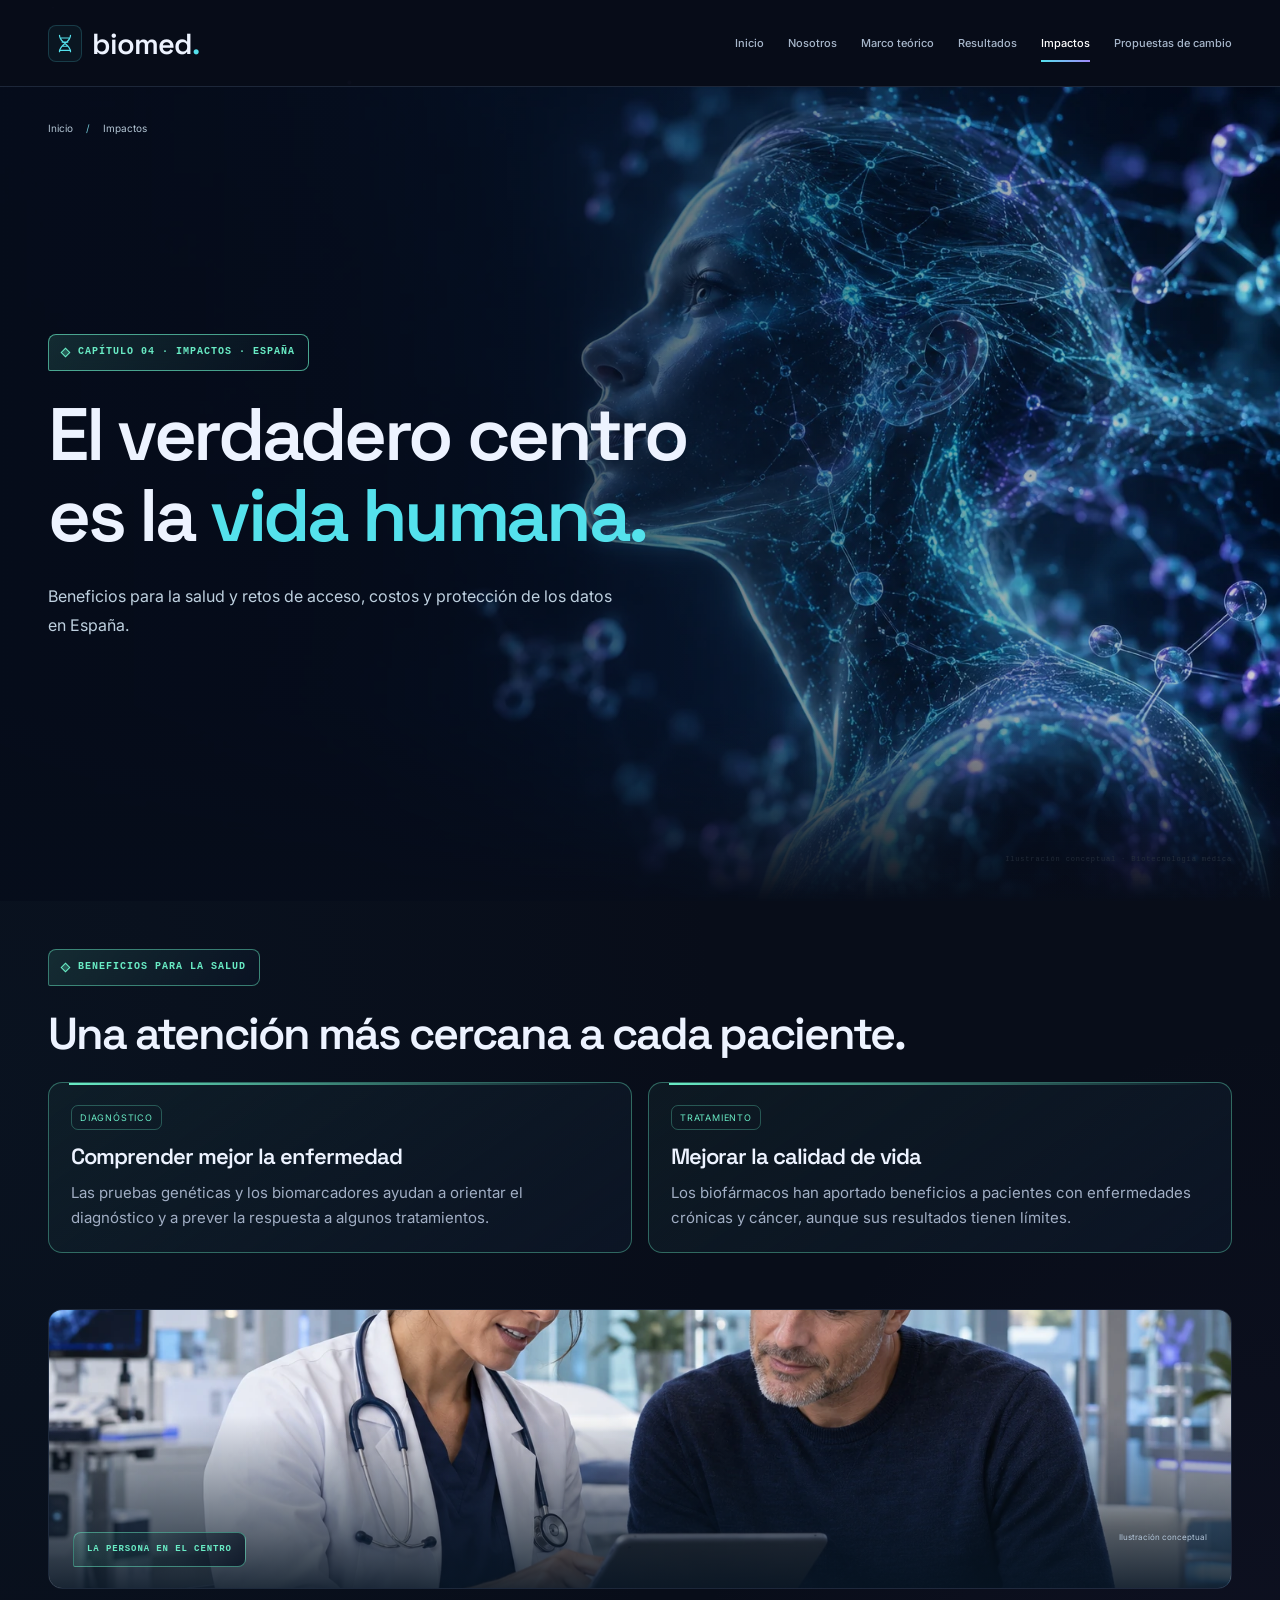
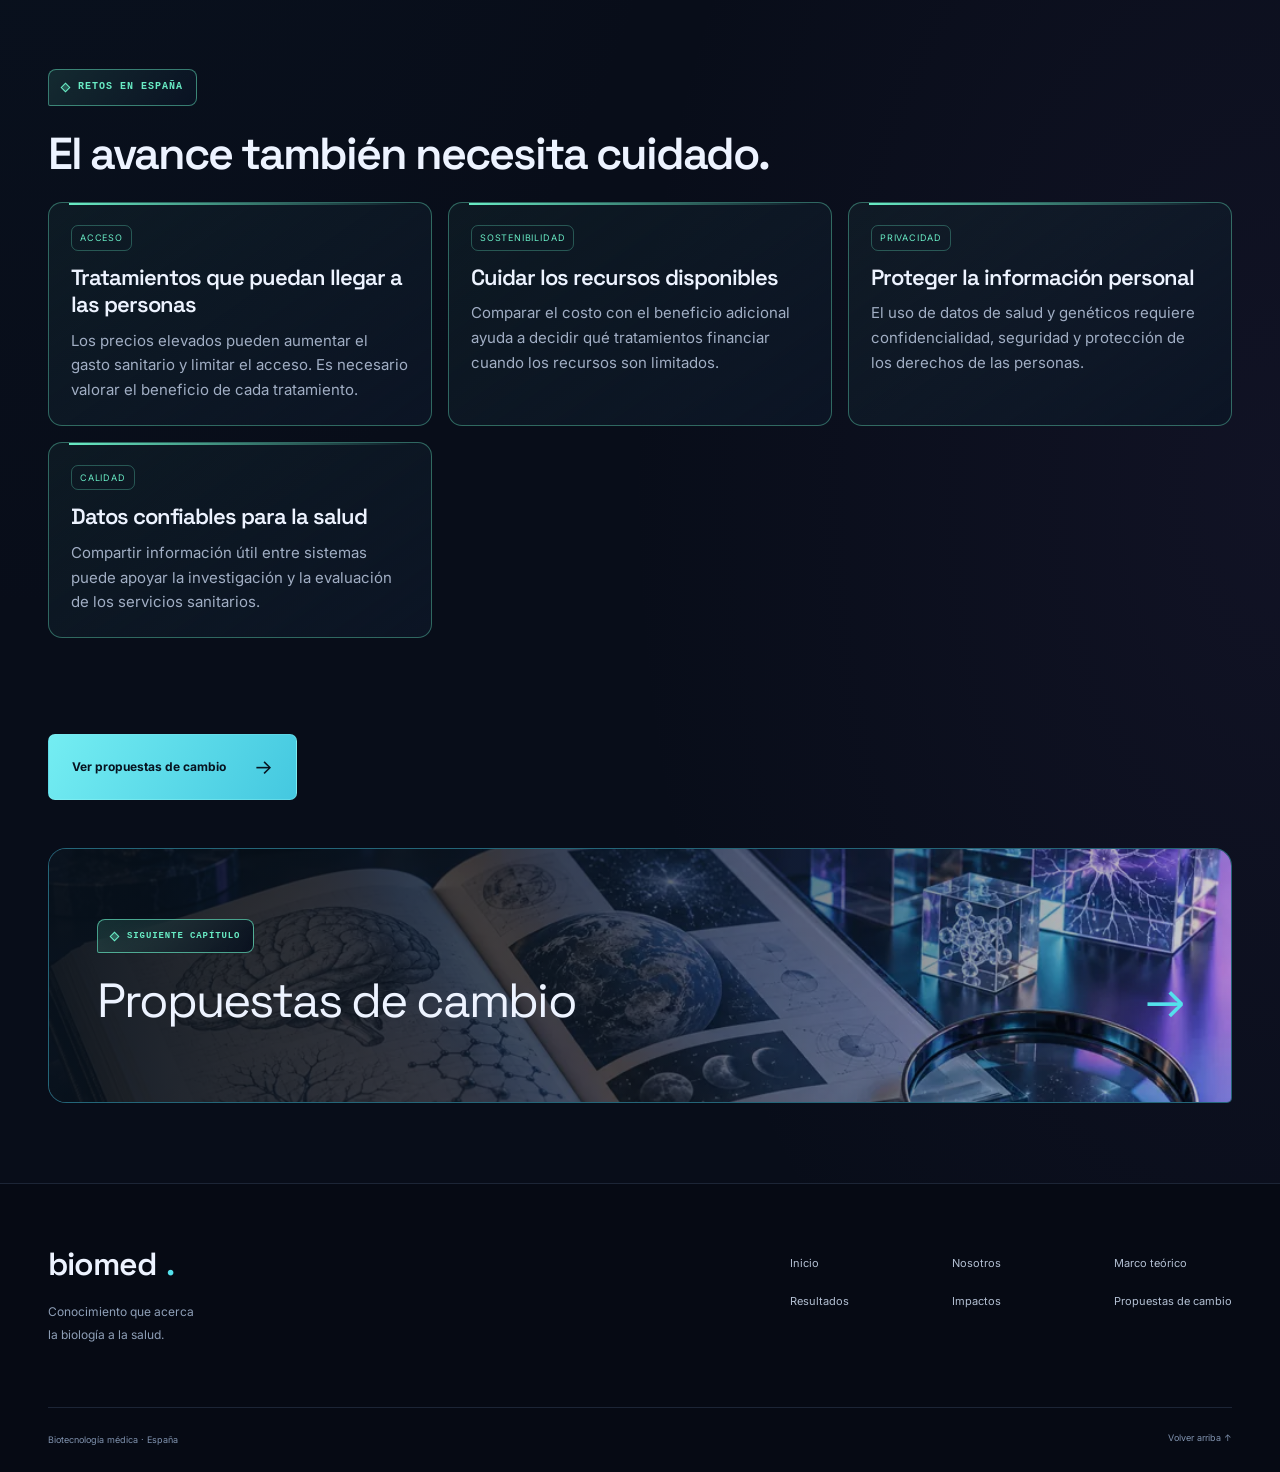
==== commit 89350aae: "Restore selected unique content images and align proposals hero and chapter footer" ====
--- a/impactos.html
+++ b/impactos.html
@@ -1,5 +1,5 @@
 <!doctype html>
-<html lang="es" class="tech-site"><head><link rel="preconnect" href="https://fonts.googleapis.com"><link rel="preconnect" href="https://fonts.gstatic.com" crossorigin><link href="https://fonts.googleapis.com/css2?family=Space+Grotesk:wght@400;500;600;700&amp;family=Inter:wght@400;500;600;700&amp;display=swap" rel="stylesheet"><meta charset="utf-8"><meta name="viewport" content="width=device-width, initial-scale=1"><meta name="description" content="Beneficios para la salud y retos de acceso, costos y protección de los datos en España."><meta name="theme-color" content="#080d19"><title>Impactos · Biomed · España</title><link rel="icon" href="assets/favicon.svg" type="image/svg+xml"><link rel="stylesheet" href="styles.css?v=compacto-16"><script src="script.js?v=compacto-16" defer></script></head>
-<body data-page="impactos"><a class="skip-link" href="#contenido">Saltar al contenido</a><div class="reading-progress" aria-hidden="true"></div><header class="site-header"><div class="wrap header-inner"><a class="brand" href="index.html?v=compacto-16" aria-label="Biomed, inicio"><svg viewbox="0 0 32 32" aria-hidden="true"><path d="M8 4c0 12 16 12 16 24M24 4c0 12-16 12-16 24M9 8h14M12 14h8M12 20h8M9 26h14"></path></svg><span>biomed<span class="brand-dot">.</span></span></a><button class="menu-toggle" aria-controls="site-nav" aria-expanded="false" type="button"><span class="menu-lines" aria-hidden="true"></span><span class="menu-label">Menú</span></button><nav class="site-nav" id="site-nav" aria-label="Navegación principal"><a href="index.html?v=compacto-16">Inicio</a><a href="nosotros.html?v=compacto-16">Nosotros</a><a href="marco-teorico.html?v=compacto-16">Marco teórico</a><a href="resultados.html?v=compacto-16">Resultados</a><a href="impactos.html?v=compacto-16" aria-current="page">Impactos</a><a href="propuestas.html?v=compacto-16">Propuestas de cambio</a></nav></div></header>
-<main id="contenido"><section class="page-hero" data-visual="salud-digital"><a class="breadcrumb" href="index.html?v=compacto-16">Inicio <span aria-hidden="true">/</span> Impactos</a><div class="page-hero-grid"><div><p class="eyebrow">CAPÍTULO 04 · IMPACTOS · ESPAÑA</p><h1>El verdadero centro<br>es la <em>vida humana.</em></h1><p class="lede">Beneficios para la salud y retos de acceso, costos y protección de los datos en España.</p></div><figure class="chapter-visual"><img class="" src="assets/salud-digital.webp" srcset="assets/salud-digital-768.webp 768w, assets/salud-digital.webp 1536w" sizes="100vw" width="1536" height="1024" alt="Ilustración conceptual de la relación entre la salud humana y la tecnología" loading="eager" decoding="async" fetchpriority="high"><figcaption>Ilustración conceptual · Biotecnología médica</figcaption></figure></div><div class="tech-grid" aria-hidden="true"></div></section><section class="wrap section"><div class="section-head"><div><p class="eyebrow">BENEFICIOS PARA LA SALUD</p><h2>Una atención más cercana a cada paciente.</h2></div></div><div class="clean-grid "><article class="clean-box"><span class="clean-label">DIAGNÓSTICO</span><h3>Comprender mejor la enfermedad</h3><p>Las pruebas genéticas y los biomarcadores ayudan a orientar el diagnóstico y a prever la respuesta a algunos tratamientos.</p></article><article class="clean-box"><span class="clean-label">TRATAMIENTO</span><h3>Mejorar la calidad de vida</h3><p>Los biofármacos han aportado beneficios a pacientes con enfermedades crónicas y cáncer, aunque sus resultados tienen límites.</p></article></div></section><section class="wrap section"><div class="section-head"><div><p class="eyebrow">RETOS EN ESPAÑA</p><h2>El avance también necesita cuidado.</h2></div></div><div class="clean-grid "><article class="clean-box"><span class="clean-label">ACCESO</span><h3>Tratamientos que puedan llegar a las personas</h3><p>Los precios elevados pueden aumentar el gasto sanitario y limitar el acceso. Es necesario valorar el beneficio de cada tratamiento.</p></article><article class="clean-box"><span class="clean-label">SOSTENIBILIDAD</span><h3>Cuidar los recursos disponibles</h3><p>Comparar el costo con el beneficio adicional ayuda a decidir qué tratamientos financiar cuando los recursos son limitados.</p></article><article class="clean-box"><span class="clean-label">PRIVACIDAD</span><h3>Proteger la información personal</h3><p>El uso de datos de salud y genéticos requiere confidencialidad, seguridad y protección de los derechos de las personas.</p></article><article class="clean-box"><span class="clean-label">CALIDAD</span><h3>Datos confiables para la salud</h3><p>Compartir información útil entre sistemas puede apoyar la investigación y la evaluación de los servicios sanitarios.</p></article></div></section><section class="wrap section"><a class="button" href="propuestas.html?v=compacto-16">Ver propuestas de cambio <span aria-hidden="true">→</span></a></section><section class="wrap chapter-nav"><img class="next-chapter-image" src="assets/footer-fuentes.webp" srcset="assets/footer-fuentes-640.webp 640w, assets/footer-fuentes.webp 1024w" sizes="(max-width: 760px) calc(100vw - 40px), 100vw" width="1024" height="683" alt="" aria-hidden="true" loading="lazy" decoding="async"><span class="eyebrow">SIGUIENTE CAPÍTULO</span><a href="propuestas.html?v=compacto-16">Propuestas de cambio <span aria-hidden="true">→</span></a></section></main>
-<footer class="site-footer"><div class="wrap footer-top"><div><a class="brand" href="index.html?v=compacto-16">biomed<span class="brand-dot">.</span></a><p>Conocimiento que acerca<br>la biología a la salud.</p></div><div class="footer-nav" aria-label="Páginas del sitio"><a href="index.html?v=compacto-16">Inicio</a><a href="nosotros.html?v=compacto-16">Nosotros</a><a href="marco-teorico.html?v=compacto-16">Marco teórico</a><a href="resultados.html?v=compacto-16">Resultados</a><a href="impactos.html?v=compacto-16" aria-current="page">Impactos</a><a href="propuestas.html?v=compacto-16">Propuestas de cambio</a></div></div><div class="wrap footer-bottom"><p>Biotecnología médica · España</p><a href="#contenido">Volver arriba <span aria-hidden="true">↑</span></a></div></footer></body></html>+<html lang="es" class="tech-site"><head><link rel="preconnect" href="https://fonts.googleapis.com"><link rel="preconnect" href="https://fonts.gstatic.com" crossorigin><link href="https://fonts.googleapis.com/css2?family=Space+Grotesk:wght@400;500;600;700&amp;family=Inter:wght@400;500;600;700&amp;display=swap" rel="stylesheet"><meta charset="utf-8"><meta name="viewport" content="width=device-width, initial-scale=1"><meta name="description" content="Beneficios para la salud y retos de acceso, costos y protección de los datos en España."><meta name="theme-color" content="#080d19"><title>Impactos · Biomed · España</title><link rel="icon" href="assets/favicon.svg" type="image/svg+xml"><link rel="stylesheet" href="styles.css?v=imagenes-17"><script src="script.js?v=imagenes-17" defer></script></head>
+<body data-page="impactos"><a class="skip-link" href="#contenido">Saltar al contenido</a><div class="reading-progress" aria-hidden="true"></div><header class="site-header"><div class="wrap header-inner"><a class="brand" href="index.html?v=imagenes-17" aria-label="Biomed, inicio"><svg viewbox="0 0 32 32" aria-hidden="true"><path d="M8 4c0 12 16 12 16 24M24 4c0 12-16 12-16 24M9 8h14M12 14h8M12 20h8M9 26h14"></path></svg><span>biomed<span class="brand-dot">.</span></span></a><button class="menu-toggle" aria-controls="site-nav" aria-expanded="false" type="button"><span class="menu-lines" aria-hidden="true"></span><span class="menu-label">Menú</span></button><nav class="site-nav" id="site-nav" aria-label="Navegación principal"><a href="index.html?v=imagenes-17">Inicio</a><a href="nosotros.html?v=imagenes-17">Nosotros</a><a href="marco-teorico.html?v=imagenes-17">Marco teórico</a><a href="resultados.html?v=imagenes-17">Resultados</a><a href="impactos.html?v=imagenes-17" aria-current="page">Impactos</a><a href="propuestas.html?v=imagenes-17">Propuestas de cambio</a></nav></div></header>
+<main id="contenido"><section class="page-hero" data-visual="salud-digital"><a class="breadcrumb" href="index.html?v=imagenes-17">Inicio <span aria-hidden="true">/</span> Impactos</a><div class="page-hero-grid"><div><p class="eyebrow">CAPÍTULO 04 · IMPACTOS · ESPAÑA</p><h1>El verdadero centro<br>es la <em>vida humana.</em></h1><p class="lede">Beneficios para la salud y retos de acceso, costos y protección de los datos en España.</p></div><figure class="chapter-visual"><img class="" src="assets/salud-digital.webp" srcset="assets/salud-digital-768.webp 768w, assets/salud-digital.webp 1536w" sizes="100vw" width="1536" height="1024" alt="Ilustración conceptual de la relación entre la salud humana y la tecnología" loading="eager" decoding="async" fetchpriority="high"><figcaption>Ilustración conceptual · Biotecnología médica</figcaption></figure></div><div class="tech-grid" aria-hidden="true"></div></section><section class="wrap section"><div class="section-head"><div><p class="eyebrow">BENEFICIOS PARA LA SALUD</p><h2>Una atención más cercana a cada paciente.</h2></div></div><div class="clean-grid "><article class="clean-box"><span class="clean-label">DIAGNÓSTICO</span><h3>Comprender mejor la enfermedad</h3><p>Las pruebas genéticas y los biomarcadores ayudan a orientar el diagnóstico y a prever la respuesta a algunos tratamientos.</p></article><article class="clean-box"><span class="clean-label">TRATAMIENTO</span><h3>Mejorar la calidad de vida</h3><p>Los biofármacos han aportado beneficios a pacientes con enfermedades crónicas y cáncer, aunque sus resultados tienen límites.</p></article></div></section><figure class="image-band content-visual wrap"><img src="assets/atencion-impactos-nitida.webp" srcset="assets/atencion-impactos-nitida-960.webp 960w, assets/atencion-impactos-nitida.webp 1536w" sizes="(max-width: 760px) calc(100vw - 40px), (max-width: 1150px) calc(100vw - 64px), 1220px" width="1536" height="1024" alt="Ilustración conceptual de una médica y un paciente revisando información en una consulta" loading="lazy" decoding="async"><figcaption><span>LA PERSONA EN EL CENTRO</span><small>Ilustración conceptual</small></figcaption></figure><section class="wrap section"><div class="section-head"><div><p class="eyebrow">RETOS EN ESPAÑA</p><h2>El avance también necesita cuidado.</h2></div></div><div class="clean-grid "><article class="clean-box"><span class="clean-label">ACCESO</span><h3>Tratamientos que puedan llegar a las personas</h3><p>Los precios elevados pueden aumentar el gasto sanitario y limitar el acceso. Es necesario valorar el beneficio de cada tratamiento.</p></article><article class="clean-box"><span class="clean-label">SOSTENIBILIDAD</span><h3>Cuidar los recursos disponibles</h3><p>Comparar el costo con el beneficio adicional ayuda a decidir qué tratamientos financiar cuando los recursos son limitados.</p></article><article class="clean-box"><span class="clean-label">PRIVACIDAD</span><h3>Proteger la información personal</h3><p>El uso de datos de salud y genéticos requiere confidencialidad, seguridad y protección de los derechos de las personas.</p></article><article class="clean-box"><span class="clean-label">CALIDAD</span><h3>Datos confiables para la salud</h3><p>Compartir información útil entre sistemas puede apoyar la investigación y la evaluación de los servicios sanitarios.</p></article></div></section><section class="wrap section"><a class="button" href="propuestas.html?v=imagenes-17">Ver propuestas de cambio <span aria-hidden="true">→</span></a></section><section class="wrap chapter-nav"><img class="next-chapter-image" src="assets/footer-fuentes.webp" srcset="assets/footer-fuentes-640.webp 640w, assets/footer-fuentes.webp 1024w" sizes="(max-width: 760px) calc(100vw - 40px), 100vw" width="1024" height="683" alt="" aria-hidden="true" loading="lazy" decoding="async"><span class="eyebrow">SIGUIENTE CAPÍTULO</span><a href="propuestas.html?v=imagenes-17">Propuestas de cambio <span aria-hidden="true">→</span></a></section></main>
+<footer class="site-footer"><div class="wrap footer-top"><div><a class="brand" href="index.html?v=imagenes-17">biomed<span class="brand-dot">.</span></a><p>Conocimiento que acerca<br>la biología a la salud.</p></div><div class="footer-nav" aria-label="Páginas del sitio"><a href="index.html?v=imagenes-17">Inicio</a><a href="nosotros.html?v=imagenes-17">Nosotros</a><a href="marco-teorico.html?v=imagenes-17">Marco teórico</a><a href="resultados.html?v=imagenes-17">Resultados</a><a href="impactos.html?v=imagenes-17" aria-current="page">Impactos</a><a href="propuestas.html?v=imagenes-17">Propuestas de cambio</a></div></div><div class="wrap footer-bottom"><p>Biotecnología médica · España</p><a href="#contenido">Volver arriba <span aria-hidden="true">↑</span></a></div></footer></body></html>
--- a/styles.css
+++ b/styles.css
@@ -335,3 +335,5 @@
 .source-citation{display:block;width:fit-content;margin-top:17px;color:#9fdde9;font-size:12px;line-height:1.8;text-decoration:underline;text-underline-offset:4px;overflow-wrap:anywhere}.source-citation:focus-visible{outline:2px solid #8bebce;outline-offset:5px}.bibliography .apa-reference{padding-left:24px;text-indent:-24px;line-height:1.9;font-size:14px;overflow-wrap:anywhere}.apa-reference a{color:#9fdde9;text-decoration:underline;text-underline-offset:4px}.bibliography .bibliography-note{margin-top:20px;font-size:12px;color:#94a9c1}.dashboard-heading>div>p:last-child{color:var(--muted)}.dashboard-metrics:has(>article:nth-child(2):last-child){grid-template-columns:repeat(2,minmax(0,1fr))}@media(max-width:760px){.dashboard-metrics:has(>article:nth-child(2):last-child){grid-template-columns:1fr}.bibliography .apa-reference{font-size:14px}.source-citation{font-size:13px}}
 
 body .section{padding-block:48px}.section-head{margin-bottom:24px}.clean-grid{gap:16px}.clean-box{padding:22px;border-radius:14px}.clean-box::before{left:20px;right:20px}.clean-label{font-size:9px;padding:5px 8px;margin-bottom:13px}.clean-box h3{font-size:22px;line-height:1.25;margin-bottom:10px}.clean-box p{font-size:15px;line-height:1.65}.clean-box h2{font-size:30px;margin-bottom:14px}.source-citation{margin-top:12px}.proposal-grid{gap:16px}.proposal-card{padding:24px;border-radius:14px}.proposal-top{gap:14px;margin-bottom:17px}.proposal-number{font-size:30px}.proposal-card h3{font-size:24px;margin-bottom:18px}.proposal-details>div{margin-bottom:16px}.proposal-details dd{font-size:15px;line-height:1.65}.proposal-details dt{margin-bottom:6px}.biomed-identity-item,.biomed-identity-item+.biomed-identity-item{padding:24px;border-radius:14px}.biomed-logo-display,.biomed-slogan-display{min-height:130px;padding-block:18px}.biomed-slogan-display p{font-size:28px!important}.biomed-identity-wordmark{font-size:42px}.biomed-identity-symbol{width:68px;height:68px}.biomed-identity-item>p{font-size:15px;line-height:1.65}.dashboard-panel{padding:24px}.dashboard-metric{padding:20px}.dashboard-metric>strong{font-size:40px}.dashboard-heading{margin-bottom:24px}.dashboard-context{font-size:13px;line-height:1.7}.reference-locations{margin:14px 0 0;padding-left:20px;color:var(--muted);font-size:13px;line-height:1.8}.reference-locations strong{color:var(--ink);font-weight:500}.bibliography .clean-box{max-width:950px}.bibliography .apa-reference{font-size:14px;line-height:1.8}@media(min-width:1100px){.clean-grid{grid-template-columns:repeat(3,minmax(0,1fr))}.clean-grid:has(>article:nth-child(2):last-child){grid-template-columns:repeat(2,minmax(0,1fr))}.dashboard-panel .clean-grid{grid-template-columns:repeat(2,minmax(0,1fr))}}@media(max-width:760px){body .section{padding-block:34px}.section-head{margin-bottom:20px}.clean-grid{gap:12px}.clean-box{padding:19px}.clean-box h3{font-size:21px}.clean-box p{font-size:15px;line-height:1.7}.clean-box h2{font-size:27px}.clean-label{font-size:9px}.proposal-card{padding:21px}.proposal-card h3{font-size:23px}.proposal-details dd{font-size:15px}.biomed-identity-item,.biomed-identity-item+.biomed-identity-item{padding:20px}.biomed-logo-display,.biomed-slogan-display{min-height:115px}.biomed-slogan-display p{font-size:26px!important}.dashboard-panel{padding:20px 16px}.dashboard-metric{padding:16px}.dashboard-metric>strong{font-size:34px}.reference-locations{font-size:13px}}
+
+.content-visual{height:clamp(190px,22vw,280px);margin-block:8px 32px;border-radius:14px}.content-visual>img{object-position:center 45%}.content-visual figcaption{left:24px;right:24px;bottom:21px}.content-visual::after{background:linear-gradient(0deg,#061423e0,transparent 62%)}body[data-page="propuestas"] .chapter-visual>img{object-position:65% center}body[data-page="propuestas"] .next-chapter-image{object-position:70% center}@media(max-width:760px){.content-visual{height:210px;aspect-ratio:auto;margin-block:6px 24px}.content-visual figcaption{left:19px;right:19px;bottom:18px;gap:12px}.content-visual figcaption span{max-width:65%;line-height:1.6}.content-visual figcaption small{max-width:30%;line-height:1.6;text-align:right}}
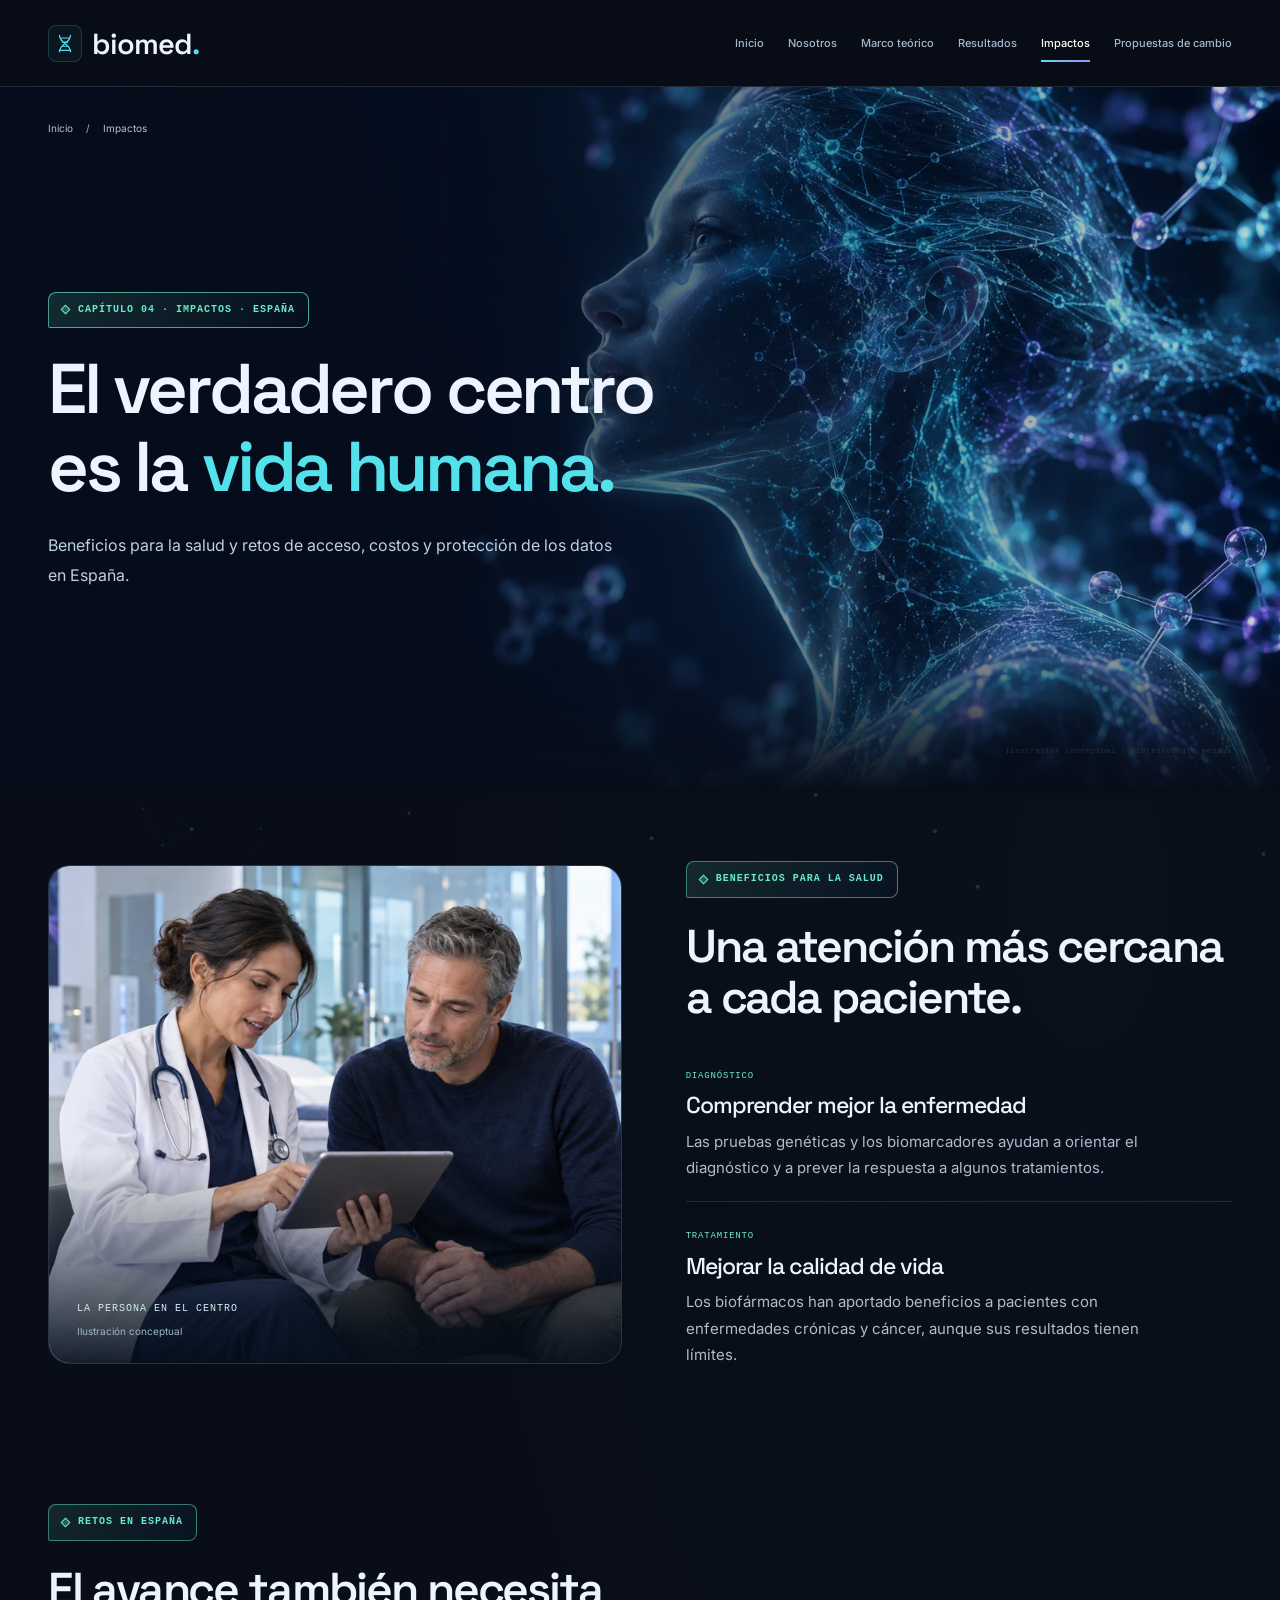
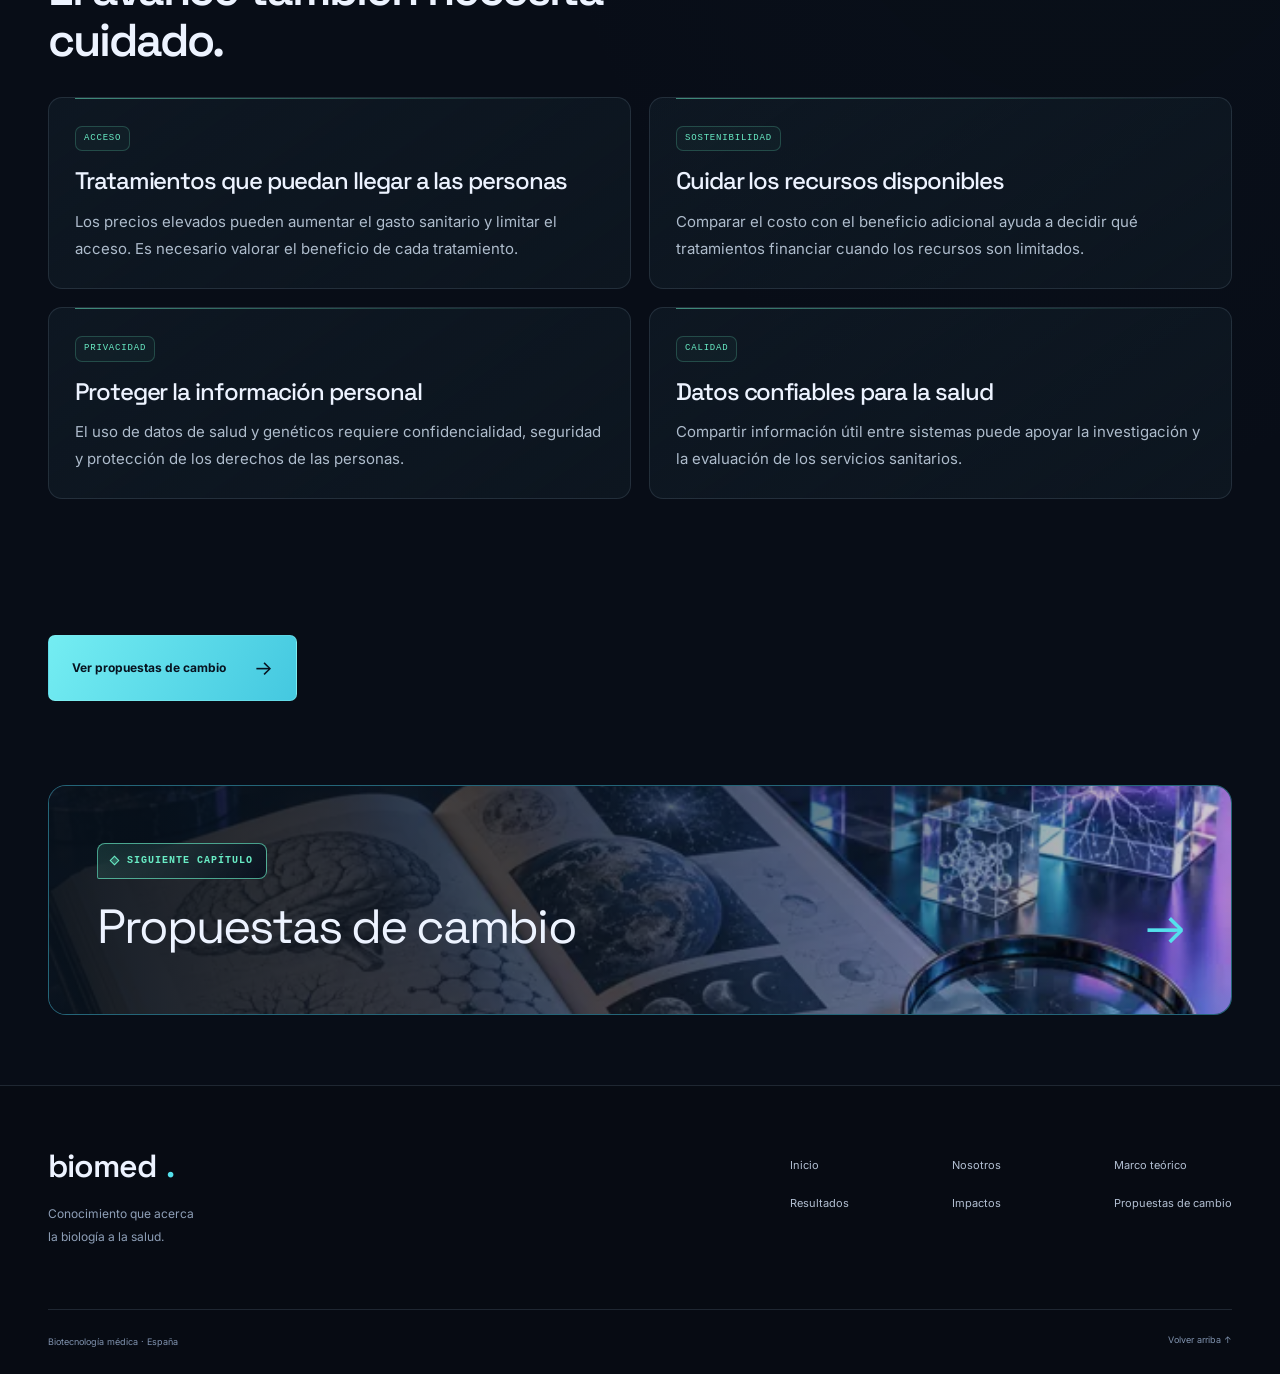
==== commit bdaecd83: "Redesign Biomed with integrated editorial imagery and refined content hierarchy" ====
--- a/impactos.html
+++ b/impactos.html
@@ -1,5 +1,5 @@
 <!doctype html>
-<html lang="es" class="tech-site"><head><link rel="preconnect" href="https://fonts.googleapis.com"><link rel="preconnect" href="https://fonts.gstatic.com" crossorigin><link href="https://fonts.googleapis.com/css2?family=Space+Grotesk:wght@400;500;600;700&amp;family=Inter:wght@400;500;600;700&amp;display=swap" rel="stylesheet"><meta charset="utf-8"><meta name="viewport" content="width=device-width, initial-scale=1"><meta name="description" content="Beneficios para la salud y retos de acceso, costos y protección de los datos en España."><meta name="theme-color" content="#080d19"><title>Impactos · Biomed · España</title><link rel="icon" href="assets/favicon.svg" type="image/svg+xml"><link rel="stylesheet" href="styles.css?v=imagenes-17"><script src="script.js?v=imagenes-17" defer></script></head>
-<body data-page="impactos"><a class="skip-link" href="#contenido">Saltar al contenido</a><div class="reading-progress" aria-hidden="true"></div><header class="site-header"><div class="wrap header-inner"><a class="brand" href="index.html?v=imagenes-17" aria-label="Biomed, inicio"><svg viewbox="0 0 32 32" aria-hidden="true"><path d="M8 4c0 12 16 12 16 24M24 4c0 12-16 12-16 24M9 8h14M12 14h8M12 20h8M9 26h14"></path></svg><span>biomed<span class="brand-dot">.</span></span></a><button class="menu-toggle" aria-controls="site-nav" aria-expanded="false" type="button"><span class="menu-lines" aria-hidden="true"></span><span class="menu-label">Menú</span></button><nav class="site-nav" id="site-nav" aria-label="Navegación principal"><a href="index.html?v=imagenes-17">Inicio</a><a href="nosotros.html?v=imagenes-17">Nosotros</a><a href="marco-teorico.html?v=imagenes-17">Marco teórico</a><a href="resultados.html?v=imagenes-17">Resultados</a><a href="impactos.html?v=imagenes-17" aria-current="page">Impactos</a><a href="propuestas.html?v=imagenes-17">Propuestas de cambio</a></nav></div></header>
-<main id="contenido"><section class="page-hero" data-visual="salud-digital"><a class="breadcrumb" href="index.html?v=imagenes-17">Inicio <span aria-hidden="true">/</span> Impactos</a><div class="page-hero-grid"><div><p class="eyebrow">CAPÍTULO 04 · IMPACTOS · ESPAÑA</p><h1>El verdadero centro<br>es la <em>vida humana.</em></h1><p class="lede">Beneficios para la salud y retos de acceso, costos y protección de los datos en España.</p></div><figure class="chapter-visual"><img class="" src="assets/salud-digital.webp" srcset="assets/salud-digital-768.webp 768w, assets/salud-digital.webp 1536w" sizes="100vw" width="1536" height="1024" alt="Ilustración conceptual de la relación entre la salud humana y la tecnología" loading="eager" decoding="async" fetchpriority="high"><figcaption>Ilustración conceptual · Biotecnología médica</figcaption></figure></div><div class="tech-grid" aria-hidden="true"></div></section><section class="wrap section"><div class="section-head"><div><p class="eyebrow">BENEFICIOS PARA LA SALUD</p><h2>Una atención más cercana a cada paciente.</h2></div></div><div class="clean-grid "><article class="clean-box"><span class="clean-label">DIAGNÓSTICO</span><h3>Comprender mejor la enfermedad</h3><p>Las pruebas genéticas y los biomarcadores ayudan a orientar el diagnóstico y a prever la respuesta a algunos tratamientos.</p></article><article class="clean-box"><span class="clean-label">TRATAMIENTO</span><h3>Mejorar la calidad de vida</h3><p>Los biofármacos han aportado beneficios a pacientes con enfermedades crónicas y cáncer, aunque sus resultados tienen límites.</p></article></div></section><figure class="image-band content-visual wrap"><img src="assets/atencion-impactos-nitida.webp" srcset="assets/atencion-impactos-nitida-960.webp 960w, assets/atencion-impactos-nitida.webp 1536w" sizes="(max-width: 760px) calc(100vw - 40px), (max-width: 1150px) calc(100vw - 64px), 1220px" width="1536" height="1024" alt="Ilustración conceptual de una médica y un paciente revisando información en una consulta" loading="lazy" decoding="async"><figcaption><span>LA PERSONA EN EL CENTRO</span><small>Ilustración conceptual</small></figcaption></figure><section class="wrap section"><div class="section-head"><div><p class="eyebrow">RETOS EN ESPAÑA</p><h2>El avance también necesita cuidado.</h2></div></div><div class="clean-grid "><article class="clean-box"><span class="clean-label">ACCESO</span><h3>Tratamientos que puedan llegar a las personas</h3><p>Los precios elevados pueden aumentar el gasto sanitario y limitar el acceso. Es necesario valorar el beneficio de cada tratamiento.</p></article><article class="clean-box"><span class="clean-label">SOSTENIBILIDAD</span><h3>Cuidar los recursos disponibles</h3><p>Comparar el costo con el beneficio adicional ayuda a decidir qué tratamientos financiar cuando los recursos son limitados.</p></article><article class="clean-box"><span class="clean-label">PRIVACIDAD</span><h3>Proteger la información personal</h3><p>El uso de datos de salud y genéticos requiere confidencialidad, seguridad y protección de los derechos de las personas.</p></article><article class="clean-box"><span class="clean-label">CALIDAD</span><h3>Datos confiables para la salud</h3><p>Compartir información útil entre sistemas puede apoyar la investigación y la evaluación de los servicios sanitarios.</p></article></div></section><section class="wrap section"><a class="button" href="propuestas.html?v=imagenes-17">Ver propuestas de cambio <span aria-hidden="true">→</span></a></section><section class="wrap chapter-nav"><img class="next-chapter-image" src="assets/footer-fuentes.webp" srcset="assets/footer-fuentes-640.webp 640w, assets/footer-fuentes.webp 1024w" sizes="(max-width: 760px) calc(100vw - 40px), 100vw" width="1024" height="683" alt="" aria-hidden="true" loading="lazy" decoding="async"><span class="eyebrow">SIGUIENTE CAPÍTULO</span><a href="propuestas.html?v=imagenes-17">Propuestas de cambio <span aria-hidden="true">→</span></a></section></main>
-<footer class="site-footer"><div class="wrap footer-top"><div><a class="brand" href="index.html?v=imagenes-17">biomed<span class="brand-dot">.</span></a><p>Conocimiento que acerca<br>la biología a la salud.</p></div><div class="footer-nav" aria-label="Páginas del sitio"><a href="index.html?v=imagenes-17">Inicio</a><a href="nosotros.html?v=imagenes-17">Nosotros</a><a href="marco-teorico.html?v=imagenes-17">Marco teórico</a><a href="resultados.html?v=imagenes-17">Resultados</a><a href="impactos.html?v=imagenes-17" aria-current="page">Impactos</a><a href="propuestas.html?v=imagenes-17">Propuestas de cambio</a></div></div><div class="wrap footer-bottom"><p>Biotecnología médica · España</p><a href="#contenido">Volver arriba <span aria-hidden="true">↑</span></a></div></footer></body></html>+<html lang="es" class="tech-site"><head><link rel="preconnect" href="https://fonts.googleapis.com"><link rel="preconnect" href="https://fonts.gstatic.com" crossorigin><link href="https://fonts.googleapis.com/css2?family=Space+Grotesk:wght@400;500;600;700&amp;family=Inter:wght@400;500;600;700&amp;display=swap" rel="stylesheet"><meta charset="utf-8"><meta name="viewport" content="width=device-width, initial-scale=1"><meta name="description" content="Beneficios para la salud y retos de acceso, costos y protección de los datos en España."><meta name="theme-color" content="#080d19"><title>Impactos · Biomed · España</title><link rel="icon" href="assets/favicon.svg" type="image/svg+xml"><link rel="stylesheet" href="styles.css?v=premium-18"><link rel="stylesheet" href="editorial.css?v=premium-18"><script src="script.js?v=premium-18" defer></script></head>
+<body class="premium-editorial" data-page="impactos"><a class="skip-link" href="#contenido">Saltar al contenido</a><div class="reading-progress" aria-hidden="true"></div><header class="site-header"><div class="wrap header-inner"><a class="brand" href="index.html?v=premium-18" aria-label="Biomed, inicio"><svg viewbox="0 0 32 32" aria-hidden="true"><path d="M8 4c0 12 16 12 16 24M24 4c0 12-16 12-16 24M9 8h14M12 14h8M12 20h8M9 26h14"></path></svg><span>biomed<span class="brand-dot">.</span></span></a><button class="menu-toggle" aria-controls="site-nav" aria-expanded="false" type="button"><span class="menu-lines" aria-hidden="true"></span><span class="menu-label">Menú</span></button><nav class="site-nav" id="site-nav" aria-label="Navegación principal"><a href="index.html?v=premium-18">Inicio</a><a href="nosotros.html?v=premium-18">Nosotros</a><a href="marco-teorico.html?v=premium-18">Marco teórico</a><a href="resultados.html?v=premium-18">Resultados</a><a href="impactos.html?v=premium-18" aria-current="page">Impactos</a><a href="propuestas.html?v=premium-18">Propuestas de cambio</a></nav></div></header>
+<main id="contenido"><section class="page-hero" data-visual="salud-digital"><a class="breadcrumb" href="index.html?v=premium-18">Inicio <span aria-hidden="true">/</span> Impactos</a><div class="page-hero-grid"><div><p class="eyebrow">CAPÍTULO 04 · IMPACTOS · ESPAÑA</p><h1>El verdadero centro<br>es la <em>vida humana.</em></h1><p class="lede">Beneficios para la salud y retos de acceso, costos y protección de los datos en España.</p></div><figure class="chapter-visual"><img class="" src="assets/salud-digital.webp" srcset="assets/salud-digital-768.webp 768w, assets/salud-digital.webp 1536w" sizes="100vw" width="1536" height="1024" alt="Ilustración conceptual de la relación entre la salud humana y la tecnología" loading="eager" decoding="async" fetchpriority="high"><figcaption>Ilustración conceptual · Biotecnología médica</figcaption></figure></div><div class="tech-grid" aria-hidden="true"></div></section><section class="wrap section editorial-feature"><div class="editorial-layout"><div class="editorial-copy"><div class="section-head"><div><p class="eyebrow">BENEFICIOS PARA LA SALUD</p><h2>Una atención más cercana a cada paciente.</h2></div></div><div class="clean-grid "><article class="clean-box"><span class="clean-label">DIAGNÓSTICO</span><h3>Comprender mejor la enfermedad</h3><p>Las pruebas genéticas y los biomarcadores ayudan a orientar el diagnóstico y a prever la respuesta a algunos tratamientos.</p></article><article class="clean-box"><span class="clean-label">TRATAMIENTO</span><h3>Mejorar la calidad de vida</h3><p>Los biofármacos han aportado beneficios a pacientes con enfermedades crónicas y cáncer, aunque sus resultados tienen límites.</p></article></div></div><figure class="editorial-photo"><img src="assets/atencion-impactos-nitida.webp" srcset="assets/atencion-impactos-nitida-960.webp 960w, assets/atencion-impactos-nitida.webp 1536w" sizes="(max-width: 760px) calc(100vw - 40px), 48vw" width="1536" height="1024" alt="Ilustración conceptual de una médica y un paciente revisando información en una consulta" loading="lazy" decoding="async"><figcaption><span>LA PERSONA EN EL CENTRO</span><small>Ilustración conceptual</small></figcaption></figure></div></section><section class="wrap section"><div class="section-head"><div><p class="eyebrow">RETOS EN ESPAÑA</p><h2>El avance también necesita cuidado.</h2></div></div><div class="clean-grid "><article class="clean-box"><span class="clean-label">ACCESO</span><h3>Tratamientos que puedan llegar a las personas</h3><p>Los precios elevados pueden aumentar el gasto sanitario y limitar el acceso. Es necesario valorar el beneficio de cada tratamiento.</p></article><article class="clean-box"><span class="clean-label">SOSTENIBILIDAD</span><h3>Cuidar los recursos disponibles</h3><p>Comparar el costo con el beneficio adicional ayuda a decidir qué tratamientos financiar cuando los recursos son limitados.</p></article><article class="clean-box"><span class="clean-label">PRIVACIDAD</span><h3>Proteger la información personal</h3><p>El uso de datos de salud y genéticos requiere confidencialidad, seguridad y protección de los derechos de las personas.</p></article><article class="clean-box"><span class="clean-label">CALIDAD</span><h3>Datos confiables para la salud</h3><p>Compartir información útil entre sistemas puede apoyar la investigación y la evaluación de los servicios sanitarios.</p></article></div></section><section class="wrap section"><a class="button" href="propuestas.html?v=premium-18">Ver propuestas de cambio <span aria-hidden="true">→</span></a></section><section class="wrap chapter-nav"><img class="next-chapter-image" src="assets/footer-fuentes.webp" srcset="assets/footer-fuentes-640.webp 640w, assets/footer-fuentes.webp 1024w" sizes="(max-width: 760px) calc(100vw - 40px), 100vw" width="1024" height="683" alt="" aria-hidden="true" loading="lazy" decoding="async"><span class="eyebrow">SIGUIENTE CAPÍTULO</span><a href="propuestas.html?v=premium-18">Propuestas de cambio <span aria-hidden="true">→</span></a></section></main>
+<footer class="site-footer"><div class="wrap footer-top"><div><a class="brand" href="index.html?v=premium-18">biomed<span class="brand-dot">.</span></a><p>Conocimiento que acerca<br>la biología a la salud.</p></div><div class="footer-nav" aria-label="Páginas del sitio"><a href="index.html?v=premium-18">Inicio</a><a href="nosotros.html?v=premium-18">Nosotros</a><a href="marco-teorico.html?v=premium-18">Marco teórico</a><a href="resultados.html?v=premium-18">Resultados</a><a href="impactos.html?v=premium-18" aria-current="page">Impactos</a><a href="propuestas.html?v=premium-18">Propuestas de cambio</a></div></div><div class="wrap footer-bottom"><p>Biotecnología médica · España</p><a href="#contenido">Volver arriba <span aria-hidden="true">↑</span></a></div></footer></body></html>
--- a/editorial.css
+++ b/editorial.css
@@ -0,0 +1,70 @@
+
+.premium-editorial{--bg:#080d17;--muted:#aebccc;--line:rgba(158,185,210,.16);background:radial-gradient(ellipse at 85% 30%,#17495310,transparent 42%),#080d17}
+.premium-editorial .ambient-particles{opacity:.4}
+.premium-editorial .site-header{background:#080d17e8}
+.premium-editorial .wrap{width:min(1200px,calc(100% - 96px))}
+.premium-editorial .section{padding-block:68px}
+.premium-editorial .section-head{gap:40px;margin-bottom:30px;align-items:end}
+.premium-editorial .section-head h2{font-size:clamp(30px,3.6vw,48px);line-height:1.12;max-width:23ch;letter-spacing:-.045em}
+.premium-editorial .section-head>p{max-width:360px;font-size:15px;line-height:1.8}
+.premium-editorial .eyebrow{font-size:10px;letter-spacing:.1em}
+.premium-editorial .clean-grid{grid-template-columns:repeat(2,minmax(0,1fr));gap:18px}
+.premium-editorial .clean-three{grid-template-columns:repeat(3,minmax(0,1fr))}
+.premium-editorial .clean-box{border:1px solid #9fbed026;border-radius:14px;padding:26px;background:linear-gradient(145deg,#17273365,#0d1620);box-shadow:none}
+.premium-editorial .clean-box::before{height:1px;background:linear-gradient(90deg,rgba(var(--label-rgb),.55),transparent);left:26px;right:26px}
+.premium-editorial .clean-box h3{font-size:24px;font-weight:500;line-height:1.2;margin-bottom:12px}
+.premium-editorial .clean-box p{font-size:15px;line-height:1.8}
+.premium-editorial .clean-label{font-family:var(--mono);font-size:9px;letter-spacing:.09em;padding:5px 8px;margin-bottom:16px;border-color:rgba(var(--label-rgb),.22);background:rgba(var(--label-rgb),.035)}
+.editorial-layout{display:grid;grid-template-columns:1.05fr 1fr;align-items:center;gap:64px}
+.editorial-copy{min-width:0}
+.premium-editorial .editorial-copy .section-head{display:block;margin-bottom:18px}
+.premium-editorial .editorial-copy .section-head h2{font-size:clamp(32px,3.6vw,48px);max-width:18ch}
+.premium-editorial .editorial-copy .clean-grid{display:block}
+.premium-editorial .editorial-copy .clean-box{padding:20px 0;border:0;border-bottom:1px solid var(--line);border-radius:0;background:none;box-shadow:none;overflow:visible}
+.premium-editorial .editorial-copy .clean-box:last-child{border-bottom:0;padding-bottom:0}
+.premium-editorial .editorial-copy .clean-box::before{display:none}
+.premium-editorial .editorial-copy .clean-label{padding:0;border:0;background:none;margin-bottom:9px;font-size:9px;color:var(--label-accent)}
+.premium-editorial .editorial-copy .clean-box h3{font-size:23px;margin-bottom:9px}
+.premium-editorial .editorial-copy .clean-box p{font-size:15px;line-height:1.75;max-width:51ch}
+.editorial-photo{margin:0;position:relative;border:1px solid #a1d7df24;border-radius:22px;overflow:hidden;background:#101a27;min-width:0;height:clamp(390px,39vw,510px)}
+.editorial-photo>img{width:100%;height:100%;object-fit:cover;object-position:center}
+.editorial-photo::after{content:'';position:absolute;inset:0;pointer-events:none;background:linear-gradient(0deg,#050e1bea,transparent 42%)}
+.editorial-photo figcaption{position:absolute;z-index:1;left:28px;right:28px;bottom:26px;display:flex;flex-direction:column;gap:8px}
+.editorial-photo figcaption span{font:500 10px/1.7 var(--mono);letter-spacing:.1em;color:#d5edf0}
+.editorial-photo figcaption small{font-size:10px;color:#9bb8c5}
+.premium-editorial .editorial-feature:nth-of-type(even) .editorial-photo{order:-1}
+.premium-editorial[data-page="index"] .editorial-photo{order:0}
+.premium-editorial .editorial-intro{max-width:820px;padding:0 0 0 24px;border-left:2px solid #8bebce8a}
+.editorial-intro h2{font-size:clamp(32px,3.5vw,46px);margin-bottom:18px;max-width:22ch}
+.editorial-intro p{font-size:16px;color:var(--muted);line-height:1.8;margin:0;max-width:76ch}
+.premium-editorial .proposal-section{padding-top:0}
+.premium-editorial .proposal-grid{gap:22px}
+.premium-editorial .proposal-card{position:relative;padding:30px;border:1px solid #9dc7ba30;border-radius:16px;background:linear-gradient(140deg,#16322d45,#0e1925);overflow:hidden}
+.premium-editorial .proposal-top{margin-bottom:22px;gap:16px}
+.premium-editorial .proposal-number{font-size:38px;color:#93d5bd72;font-weight:400}
+.premium-editorial .proposal-card h3{font-size:28px;font-weight:500;margin-bottom:24px;max-width:23ch;line-height:1.15}
+.premium-editorial .proposal-details>div{margin-bottom:19px}
+.premium-editorial .proposal-details dd{font-size:15px;line-height:1.75}
+.premium-editorial .proposal-details dt{font-size:9px;letter-spacing:.09em;margin-bottom:7px}
+.premium-editorial .proposal-action{border-color:#91d9ba90}
+.premium-editorial .biomed-identity-grid{gap:24px;margin-top:30px}
+.premium-editorial .biomed-identity-item,.premium-editorial .biomed-identity-item+.biomed-identity-item{padding:30px;border:1px solid #b7a3ff38;border-radius:16px;background:linear-gradient(130deg,#27273d60,#111927)}
+.premium-editorial .biomed-logo-display,.premium-editorial .biomed-slogan-display{min-height:155px;padding-block:20px}
+.premium-editorial .biomed-identity-item>p{font-size:15px;line-height:1.8}
+.premium-editorial .research-dashboard{padding-top:65px}
+.premium-editorial .dashboard-panel{background:linear-gradient(135deg,#122133,#0c1625);border-color:#91b4ca30;padding:30px;border-radius:18px}
+.premium-editorial .dashboard-metric{background:#09132280;border-color:#77a7ba30;border-radius:12px}
+.premium-editorial .dashboard-metric>strong{font-size:48px;font-weight:400}
+.premium-editorial .dashboard-tabs{border-radius:12px;background:#0e1825;padding:6px}
+.premium-editorial .dashboard-tabs button{border-radius:8px;min-height:48px}
+.premium-editorial .bibliography{border-top:1px solid var(--line);margin-top:25px}
+.premium-editorial .bibliography .clean-box{max-width:none;background:#0e1825}
+.premium-editorial .apa-reference em{font-style:italic;color:inherit}
+.premium-editorial .chapter-nav{min-height:230px;border-radius:18px;margin-top:16px;margin-bottom:70px}
+.premium-editorial .site-footer{background:#070b13}
+@media(min-width:901px){.premium-editorial .page-hero,.premium-editorial .home-hero{min-height:max(630px,calc(88svh - 86px))}.premium-editorial .page-hero h1{font-size:clamp(52px,5.5vw,78px)}.premium-editorial .page-hero-grid{min-height:320px}.premium-editorial .page-hero{padding-bottom:70px}}
+@media(max-width:1100px){.premium-editorial .wrap{width:calc(100% - 64px)}.editorial-layout{gap:35px}.editorial-photo{height:440px}.premium-editorial .editorial-copy .section-head h2{font-size:38px}.premium-editorial .site-nav{gap:16px}}
+@media(max-width:900px){.editorial-layout{gap:30px;grid-template-columns:1fr 1fr}.editorial-photo{height:450px}.premium-editorial .editorial-copy .section-head h2{font-size:33px}.premium-editorial .clean-three{grid-template-columns:1fr}.premium-editorial .site-nav.is-open{gap:0}}
+@media(max-width:760px){.premium-editorial .wrap{width:calc(100% - 40px)}.premium-editorial .section{padding-block:42px}.editorial-layout{grid-template-columns:1fr;gap:28px}.editorial-photo{height:310px;border-radius:16px}.premium-editorial .editorial-feature:nth-of-type(even) .editorial-photo{order:0}.premium-editorial .editorial-copy .section-head h2,.premium-editorial .section-head h2{font-size:33px;max-width:22ch}.premium-editorial .editorial-copy .clean-box{padding-block:17px}.premium-editorial .editorial-copy .clean-box h3{font-size:22px}.premium-editorial .clean-grid,.premium-editorial .clean-three{grid-template-columns:1fr;gap:14px}.premium-editorial .clean-box{padding:22px}.premium-editorial .clean-box h3{font-size:23px}.premium-editorial .clean-box p{font-size:15px}.editorial-photo figcaption{left:23px;right:23px;bottom:23px}.premium-editorial .proposal-grid{grid-template-columns:1fr;gap:16px}.premium-editorial .proposal-card{padding:24px}.premium-editorial .proposal-card h3{font-size:26px}.premium-editorial .editorial-intro{padding-left:19px}.editorial-intro h2{font-size:32px}.editorial-intro p{font-size:15px}.premium-editorial .biomed-identity-item,.premium-editorial .biomed-identity-item+.biomed-identity-item{padding:24px}.premium-editorial .dashboard-panel{padding:22px 18px}.premium-editorial .dashboard-metric>strong{font-size:40px}.premium-editorial .dashboard-panel .clean-grid{grid-template-columns:1fr}.premium-editorial .chapter-nav{min-height:220px;margin-bottom:45px}.premium-editorial .section-head{margin-bottom:25px}}
+@media(prefers-reduced-motion:reduce){.premium-editorial .ambient-particles{display:none}}
+@media print{.editorial-photo{display:none}.editorial-layout{display:block}.premium-editorial .clean-box,.premium-editorial .proposal-card{background:white}}
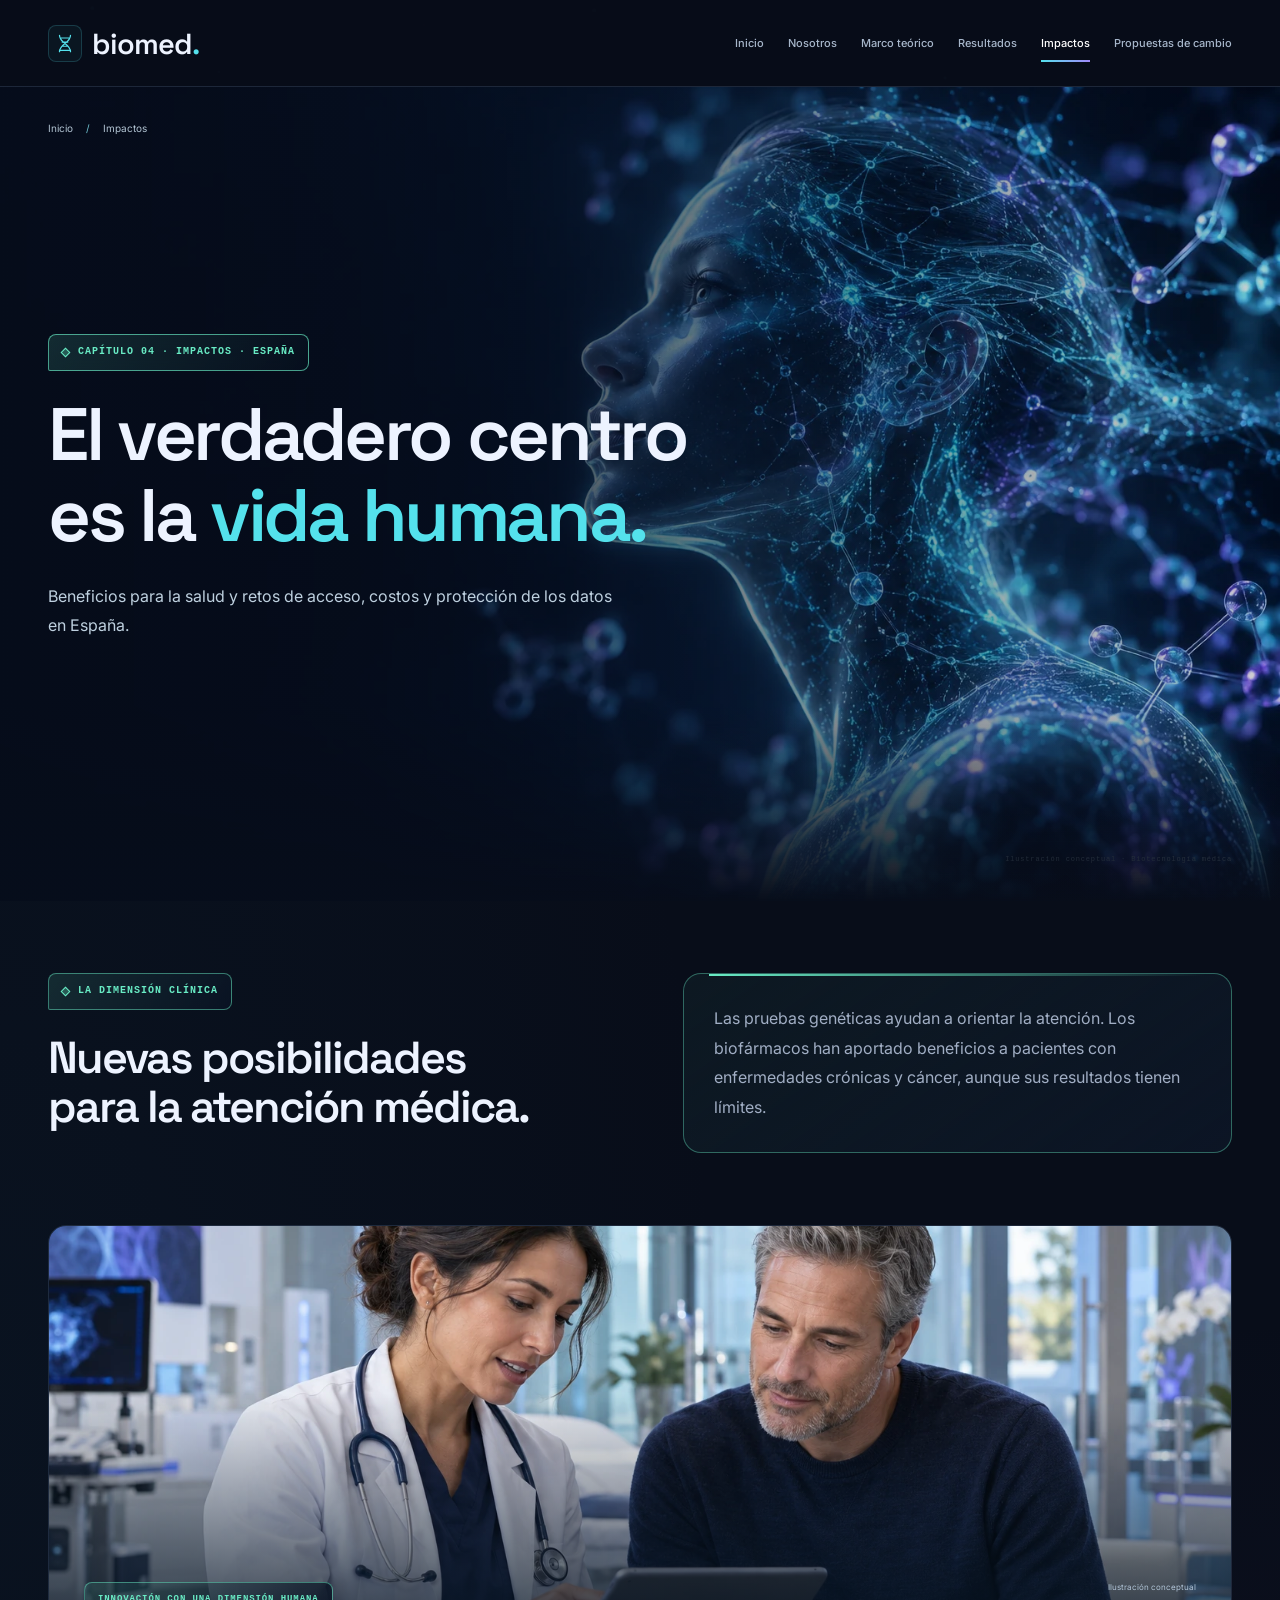
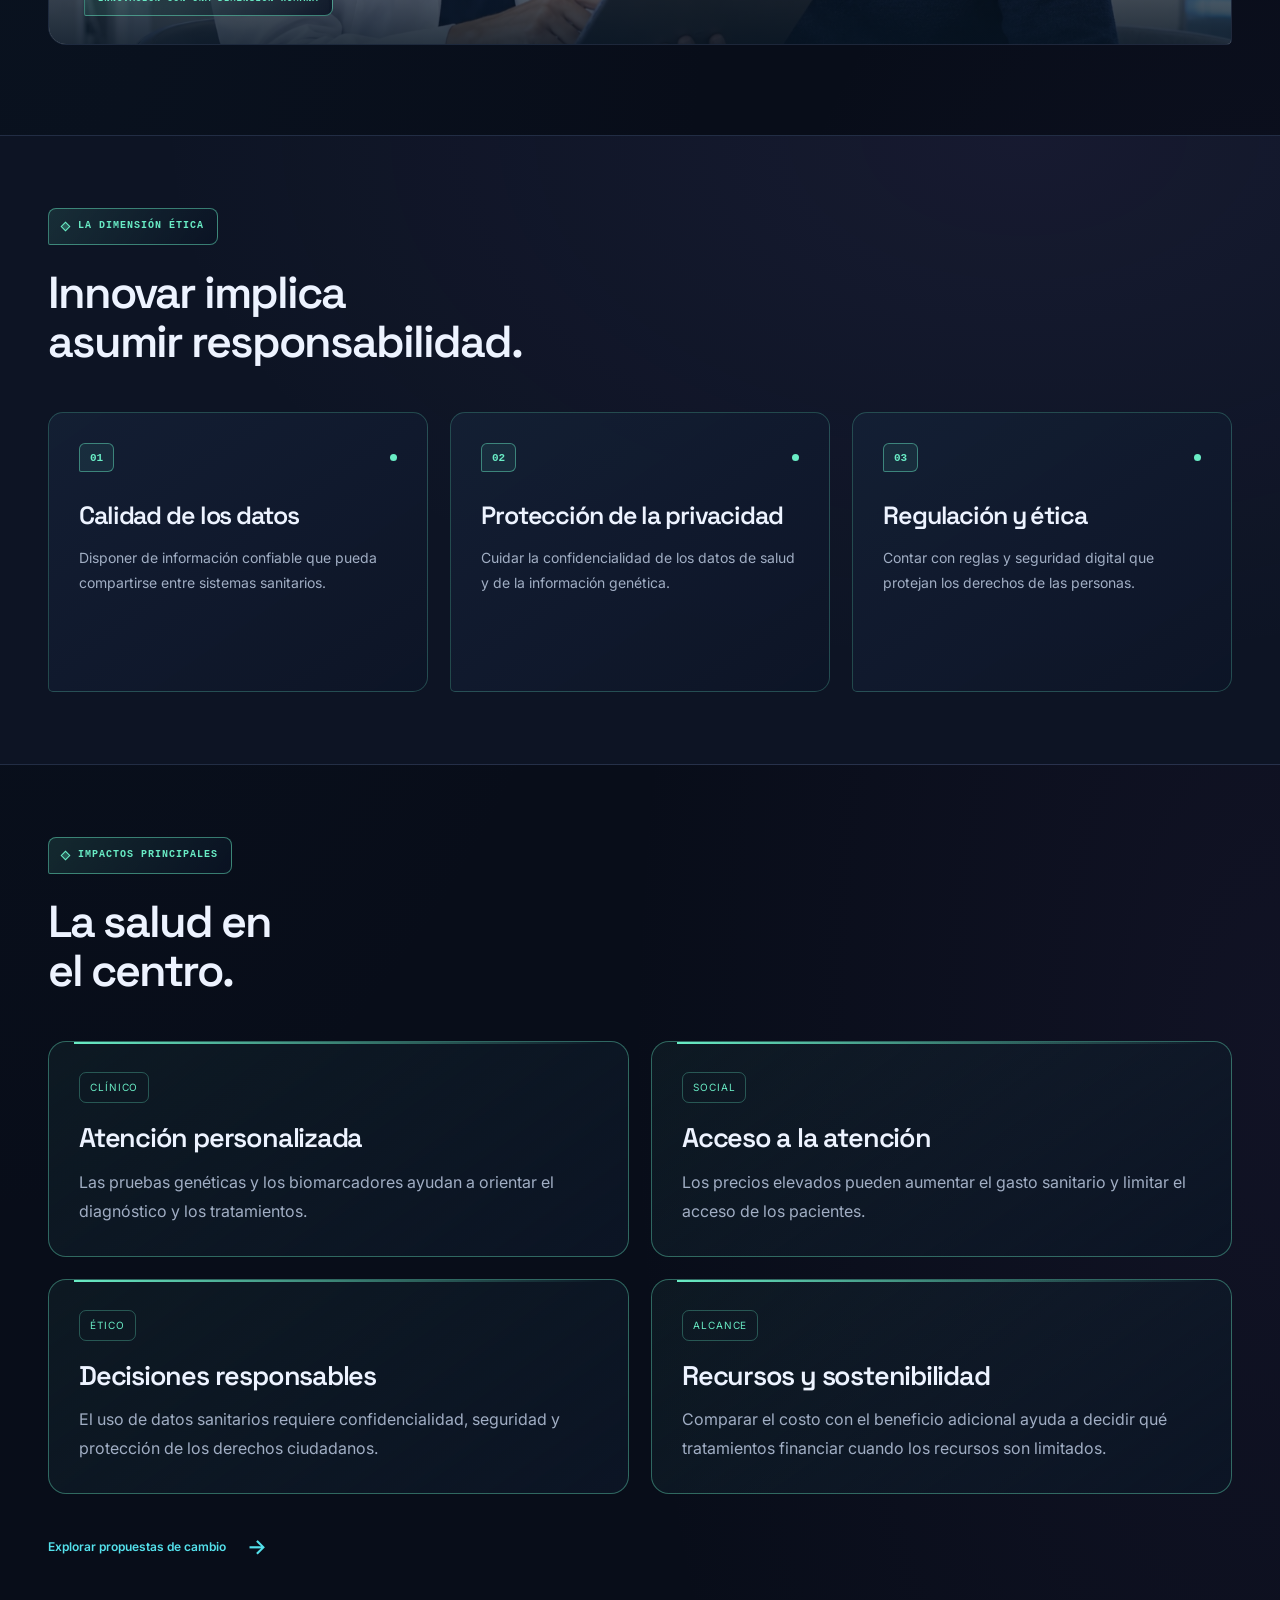
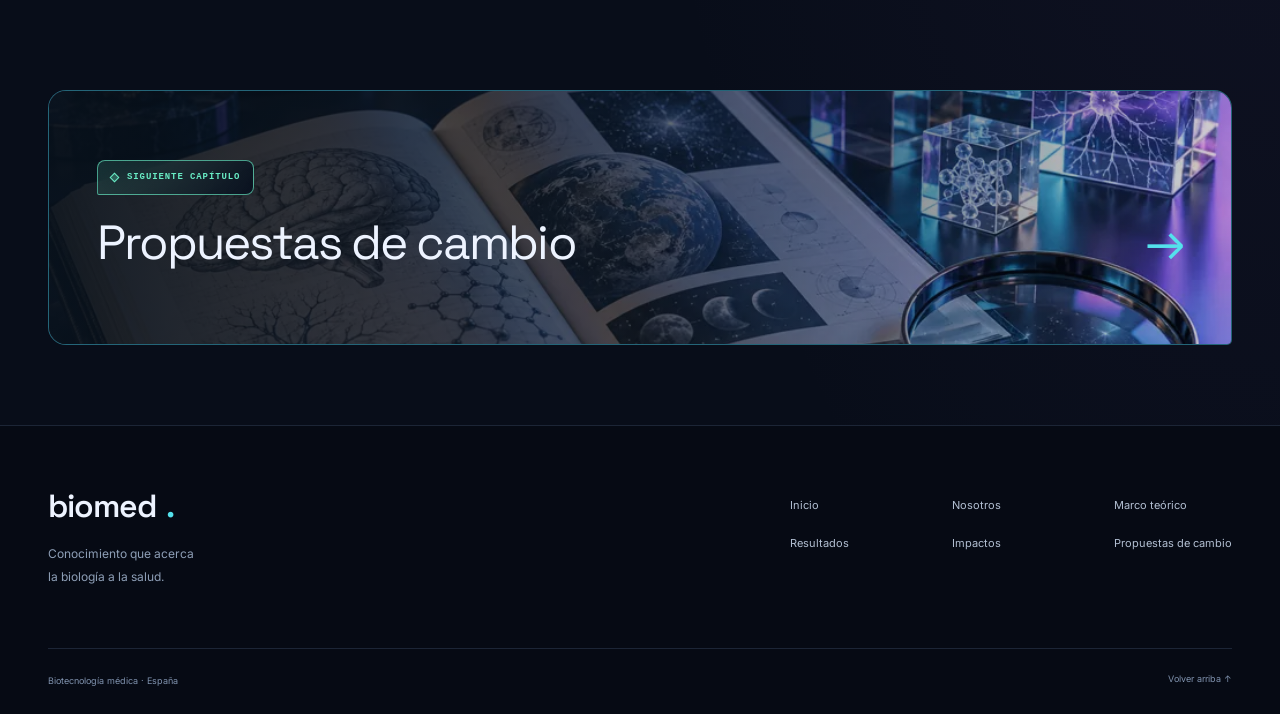
==== commit e1924a58: "Restore original image layouts and sizes while keeping Spain-focused content" ====
--- a/impactos.html
+++ b/impactos.html
@@ -1,5 +1,8 @@
 <!doctype html>
-<html lang="es" class="tech-site"><head><link rel="preconnect" href="https://fonts.googleapis.com"><link rel="preconnect" href="https://fonts.gstatic.com" crossorigin><link href="https://fonts.googleapis.com/css2?family=Space+Grotesk:wght@400;500;600;700&amp;family=Inter:wght@400;500;600;700&amp;display=swap" rel="stylesheet"><meta charset="utf-8"><meta name="viewport" content="width=device-width, initial-scale=1"><meta name="description" content="Beneficios para la salud y retos de acceso, costos y protección de los datos en España."><meta name="theme-color" content="#080d19"><title>Impactos · Biomed · España</title><link rel="icon" href="assets/favicon.svg" type="image/svg+xml"><link rel="stylesheet" href="styles.css?v=premium-18"><link rel="stylesheet" href="editorial.css?v=premium-18"><script src="script.js?v=premium-18" defer></script></head>
-<body class="premium-editorial" data-page="impactos"><a class="skip-link" href="#contenido">Saltar al contenido</a><div class="reading-progress" aria-hidden="true"></div><header class="site-header"><div class="wrap header-inner"><a class="brand" href="index.html?v=premium-18" aria-label="Biomed, inicio"><svg viewbox="0 0 32 32" aria-hidden="true"><path d="M8 4c0 12 16 12 16 24M24 4c0 12-16 12-16 24M9 8h14M12 14h8M12 20h8M9 26h14"></path></svg><span>biomed<span class="brand-dot">.</span></span></a><button class="menu-toggle" aria-controls="site-nav" aria-expanded="false" type="button"><span class="menu-lines" aria-hidden="true"></span><span class="menu-label">Menú</span></button><nav class="site-nav" id="site-nav" aria-label="Navegación principal"><a href="index.html?v=premium-18">Inicio</a><a href="nosotros.html?v=premium-18">Nosotros</a><a href="marco-teorico.html?v=premium-18">Marco teórico</a><a href="resultados.html?v=premium-18">Resultados</a><a href="impactos.html?v=premium-18" aria-current="page">Impactos</a><a href="propuestas.html?v=premium-18">Propuestas de cambio</a></nav></div></header>
-<main id="contenido"><section class="page-hero" data-visual="salud-digital"><a class="breadcrumb" href="index.html?v=premium-18">Inicio <span aria-hidden="true">/</span> Impactos</a><div class="page-hero-grid"><div><p class="eyebrow">CAPÍTULO 04 · IMPACTOS · ESPAÑA</p><h1>El verdadero centro<br>es la <em>vida humana.</em></h1><p class="lede">Beneficios para la salud y retos de acceso, costos y protección de los datos en España.</p></div><figure class="chapter-visual"><img class="" src="assets/salud-digital.webp" srcset="assets/salud-digital-768.webp 768w, assets/salud-digital.webp 1536w" sizes="100vw" width="1536" height="1024" alt="Ilustración conceptual de la relación entre la salud humana y la tecnología" loading="eager" decoding="async" fetchpriority="high"><figcaption>Ilustración conceptual · Biotecnología médica</figcaption></figure></div><div class="tech-grid" aria-hidden="true"></div></section><section class="wrap section editorial-feature"><div class="editorial-layout"><div class="editorial-copy"><div class="section-head"><div><p class="eyebrow">BENEFICIOS PARA LA SALUD</p><h2>Una atención más cercana a cada paciente.</h2></div></div><div class="clean-grid "><article class="clean-box"><span class="clean-label">DIAGNÓSTICO</span><h3>Comprender mejor la enfermedad</h3><p>Las pruebas genéticas y los biomarcadores ayudan a orientar el diagnóstico y a prever la respuesta a algunos tratamientos.</p></article><article class="clean-box"><span class="clean-label">TRATAMIENTO</span><h3>Mejorar la calidad de vida</h3><p>Los biofármacos han aportado beneficios a pacientes con enfermedades crónicas y cáncer, aunque sus resultados tienen límites.</p></article></div></div><figure class="editorial-photo"><img src="assets/atencion-impactos-nitida.webp" srcset="assets/atencion-impactos-nitida-960.webp 960w, assets/atencion-impactos-nitida.webp 1536w" sizes="(max-width: 760px) calc(100vw - 40px), 48vw" width="1536" height="1024" alt="Ilustración conceptual de una médica y un paciente revisando información en una consulta" loading="lazy" decoding="async"><figcaption><span>LA PERSONA EN EL CENTRO</span><small>Ilustración conceptual</small></figcaption></figure></div></section><section class="wrap section"><div class="section-head"><div><p class="eyebrow">RETOS EN ESPAÑA</p><h2>El avance también necesita cuidado.</h2></div></div><div class="clean-grid "><article class="clean-box"><span class="clean-label">ACCESO</span><h3>Tratamientos que puedan llegar a las personas</h3><p>Los precios elevados pueden aumentar el gasto sanitario y limitar el acceso. Es necesario valorar el beneficio de cada tratamiento.</p></article><article class="clean-box"><span class="clean-label">SOSTENIBILIDAD</span><h3>Cuidar los recursos disponibles</h3><p>Comparar el costo con el beneficio adicional ayuda a decidir qué tratamientos financiar cuando los recursos son limitados.</p></article><article class="clean-box"><span class="clean-label">PRIVACIDAD</span><h3>Proteger la información personal</h3><p>El uso de datos de salud y genéticos requiere confidencialidad, seguridad y protección de los derechos de las personas.</p></article><article class="clean-box"><span class="clean-label">CALIDAD</span><h3>Datos confiables para la salud</h3><p>Compartir información útil entre sistemas puede apoyar la investigación y la evaluación de los servicios sanitarios.</p></article></div></section><section class="wrap section"><a class="button" href="propuestas.html?v=premium-18">Ver propuestas de cambio <span aria-hidden="true">→</span></a></section><section class="wrap chapter-nav"><img class="next-chapter-image" src="assets/footer-fuentes.webp" srcset="assets/footer-fuentes-640.webp 640w, assets/footer-fuentes.webp 1024w" sizes="(max-width: 760px) calc(100vw - 40px), 100vw" width="1024" height="683" alt="" aria-hidden="true" loading="lazy" decoding="async"><span class="eyebrow">SIGUIENTE CAPÍTULO</span><a href="propuestas.html?v=premium-18">Propuestas de cambio <span aria-hidden="true">→</span></a></section></main>
-<footer class="site-footer"><div class="wrap footer-top"><div><a class="brand" href="index.html?v=premium-18">biomed<span class="brand-dot">.</span></a><p>Conocimiento que acerca<br>la biología a la salud.</p></div><div class="footer-nav" aria-label="Páginas del sitio"><a href="index.html?v=premium-18">Inicio</a><a href="nosotros.html?v=premium-18">Nosotros</a><a href="marco-teorico.html?v=premium-18">Marco teórico</a><a href="resultados.html?v=premium-18">Resultados</a><a href="impactos.html?v=premium-18" aria-current="page">Impactos</a><a href="propuestas.html?v=premium-18">Propuestas de cambio</a></div></div><div class="wrap footer-bottom"><p>Biotecnología médica · España</p><a href="#contenido">Volver arriba <span aria-hidden="true">↑</span></a></div></footer></body></html>+<html lang="es" class="tech-site"><head><link rel="preconnect" href="https://fonts.googleapis.com"><link rel="preconnect" href="https://fonts.gstatic.com" crossorigin><link href="https://fonts.googleapis.com/css2?family=Space+Grotesk:wght@400;500;600;700&amp;family=Inter:wght@400;500;600;700&amp;display=swap" rel="stylesheet"><meta charset="utf-8"><meta name="viewport" content="width=device-width, initial-scale=1"><meta name="description" content="Beneficios, acceso y protección de los datos sanitarios en España."><meta name="theme-color" content="#080d19"><title>Impactos · Biomed · España</title><link rel="icon" href="assets/favicon.svg" type="image/svg+xml"><link rel="stylesheet" href="styles.css?v=original-19"><script src="script.js?v=original-19" defer></script></head>
+<body data-page="impactos"><a class="skip-link" href="#contenido">Saltar al contenido</a><div class="reading-progress" aria-hidden="true"></div><header class="site-header"><div class="wrap header-inner"><a class="brand" href="index.html?v=original-19" aria-label="Biomed, inicio"><svg viewbox="0 0 32 32" aria-hidden="true"><path d="M8 4c0 12 16 12 16 24M24 4c0 12-16 12-16 24M9 8h14M12 14h8M12 20h8M9 26h14"></path></svg><span>biomed<span class="brand-dot">.</span></span></a><button class="menu-toggle" aria-controls="site-nav" aria-expanded="false" type="button"><span class="menu-lines" aria-hidden="true"></span><span class="menu-label">Menú</span></button><nav class="site-nav" id="site-nav" aria-label="Navegación principal"><a href="index.html?v=original-19">Inicio</a><a href="nosotros.html?v=original-19">Nosotros</a><a href="marco-teorico.html?v=original-19">Marco teórico</a><a href="resultados.html?v=original-19">Resultados</a><a href="impactos.html?v=original-19" aria-current="page">Impactos</a><a href="propuestas.html?v=original-19">Propuestas de cambio</a></nav></div></header>
+<main id="contenido"><section class="page-hero" data-visual="salud-digital"><a class="breadcrumb" href="index.html?v=original-19">Inicio <span aria-hidden="true">/</span> Impactos</a><div class="page-hero-grid"><div><p class="eyebrow">CAPÍTULO 04 · IMPACTOS · ESPAÑA</p><h1>El verdadero centro<br>es la <em>vida humana.</em></h1><p class="lede">Beneficios para la salud y retos de acceso, costos y protección de los datos en España.</p></div><figure class="chapter-visual"><img class="" src="assets/salud-digital.webp" srcset="assets/salud-digital-768.webp 768w, assets/salud-digital.webp 1536w" sizes="100vw" width="1536" height="1024" alt="Ilustración conceptual de la relación entre la salud humana y la tecnología" loading="eager" decoding="async" fetchpriority="high"><figcaption>Ilustración conceptual · Biotecnología médica</figcaption></figure></div><div class="tech-grid" aria-hidden="true"></div></section>
+<section class="wrap section split" data-reveal=""><div><p class="eyebrow">LA DIMENSIÓN CLÍNICA</p><h2>Nuevas posibilidades<br>para la atención médica.</h2></div><div class="prose clean-box clean-prose"><p>Las pruebas genéticas ayudan a orientar la atención. Los biofármacos han aportado beneficios a pacientes con enfermedades crónicas y cáncer, aunque sus resultados tienen límites.</p></div></section>
+<figure class="image-band wrap"><img class="" src="assets/atencion-impactos-nitida.webp" srcset="assets/atencion-impactos-nitida-960.webp 960w, assets/atencion-impactos-nitida.webp 1536w" sizes="(max-width: 760px) calc(100vw - 40px), (max-width: 1150px) calc(100vw - 64px), (max-width: 1600px) calc(100vw - 96px), 1300px" width="1536" height="1024" alt="Ilustración conceptual de una médica y un paciente revisando una tableta en una consulta" loading="lazy" decoding="async" style="object-position:50% 30%"><figcaption><span>INNOVACIÓN CON UNA DIMENSIÓN HUMANA</span><small>Ilustración conceptual</small></figcaption></figure><section class="soft-section" data-reveal=""><div class="wrap section"><div class="section-head"><div><p class="eyebrow">LA DIMENSIÓN ÉTICA</p><h2>Innovar implica<br>asumir responsabilidad.</h2></div></div><div class="cards three"><article class="card"><div class="card-top"><span class="index">01</span><span class="small-dot" aria-hidden="true"></span></div><h3>Calidad de los datos</h3><p>Disponer de información confiable que pueda compartirse entre sistemas sanitarios.</p></article><article class="card"><div class="card-top"><span class="index">02</span><span class="small-dot" aria-hidden="true"></span></div><h3>Protección de la privacidad</h3><p>Cuidar la confidencialidad de los datos de salud y de la información genética.</p></article><article class="card"><div class="card-top"><span class="index">03</span><span class="small-dot" aria-hidden="true"></span></div><h3>Regulación y ética</h3><p>Contar con reglas y seguridad digital que protejan los derechos de las personas.</p></article></div></div></section>
+<section class="wrap section academic-section" id="conclusiones"><div class="section-head"><div><p class="eyebrow">IMPACTOS PRINCIPALES</p><h2>La salud en<br>el centro.</h2></div></div><div class="clean-grid"><article class="clean-box"><span class="clean-label">CLÍNICO</span><h3>Atención personalizada</h3><p>Las pruebas genéticas y los biomarcadores ayudan a orientar el diagnóstico y los tratamientos.</p></article><article class="clean-box"><span class="clean-label">SOCIAL</span><h3>Acceso a la atención</h3><p>Los precios elevados pueden aumentar el gasto sanitario y limitar el acceso de los pacientes.</p></article><article class="clean-box"><span class="clean-label">ÉTICO</span><h3>Decisiones responsables</h3><p>El uso de datos sanitarios requiere confidencialidad, seguridad y protección de los derechos ciudadanos.</p></article><article class="clean-box"><span class="clean-label">ALCANCE</span><h3>Recursos y sostenibilidad</h3><p>Comparar el costo con el beneficio adicional ayuda a decidir qué tratamientos financiar cuando los recursos son limitados.</p></article></div><div class="actions"><a class="text-link" href="propuestas.html?v=original-19">Explorar propuestas de cambio <span aria-hidden="true">→</span></a></div></section><section class="wrap chapter-nav"><img class="next-chapter-image" src="assets/footer-fuentes.webp" srcset="assets/footer-fuentes-640.webp 640w, assets/footer-fuentes.webp 1024w" sizes="(max-width: 760px) calc(100vw - 40px), 100vw" width="1024" height="683" alt="" aria-hidden="true" loading="lazy" decoding="async"><span class="eyebrow">SIGUIENTE CAPÍTULO</span><a href="propuestas.html?v=original-19">Propuestas de cambio <span aria-hidden="true">→</span></a></section></main>
+<footer class="site-footer"><div class="wrap footer-top"><div><a class="brand" href="index.html?v=original-19">biomed<span class="brand-dot">.</span></a><p>Conocimiento que acerca<br>la biología a la salud.</p></div><div class="footer-nav" aria-label="Páginas del sitio"><a href="index.html?v=original-19">Inicio</a><a href="nosotros.html?v=original-19">Nosotros</a><a href="marco-teorico.html?v=original-19">Marco teórico</a><a href="resultados.html?v=original-19">Resultados</a><a href="impactos.html?v=original-19" aria-current="page">Impactos</a><a href="propuestas.html?v=original-19">Propuestas de cambio</a></div></div><div class="wrap footer-bottom"><p>Biotecnología médica · España</p><a href="#contenido">Volver arriba <span aria-hidden="true">↑</span></a></div></footer></body></html>
--- a/styles.css
+++ b/styles.css
@@ -331,9 +331,3 @@
 @media(max-width:760px){.clean-grid{grid-template-columns:minmax(0,1fr);gap:16px}.clean-box{padding:24px}.clean-box h3{font-size:25px}.biomed-identity-item,.biomed-identity-item+.biomed-identity-item{padding:25px}.proposal-card{padding:25px 23px}.proposal-card h3{font-size:27px}body .section{padding-block:48px}.reading-body>section{margin-bottom:38px}}
 
 .clean-three{grid-template-columns:repeat(3,minmax(0,1fr))}.clean-box-image{width:100%;height:auto;aspect-ratio:1.5;object-fit:cover;border-radius:10px;margin-bottom:23px}@media(max-width:900px){.clean-three{grid-template-columns:1fr}}
-
-.source-citation{display:block;width:fit-content;margin-top:17px;color:#9fdde9;font-size:12px;line-height:1.8;text-decoration:underline;text-underline-offset:4px;overflow-wrap:anywhere}.source-citation:focus-visible{outline:2px solid #8bebce;outline-offset:5px}.bibliography .apa-reference{padding-left:24px;text-indent:-24px;line-height:1.9;font-size:14px;overflow-wrap:anywhere}.apa-reference a{color:#9fdde9;text-decoration:underline;text-underline-offset:4px}.bibliography .bibliography-note{margin-top:20px;font-size:12px;color:#94a9c1}.dashboard-heading>div>p:last-child{color:var(--muted)}.dashboard-metrics:has(>article:nth-child(2):last-child){grid-template-columns:repeat(2,minmax(0,1fr))}@media(max-width:760px){.dashboard-metrics:has(>article:nth-child(2):last-child){grid-template-columns:1fr}.bibliography .apa-reference{font-size:14px}.source-citation{font-size:13px}}
-
-body .section{padding-block:48px}.section-head{margin-bottom:24px}.clean-grid{gap:16px}.clean-box{padding:22px;border-radius:14px}.clean-box::before{left:20px;right:20px}.clean-label{font-size:9px;padding:5px 8px;margin-bottom:13px}.clean-box h3{font-size:22px;line-height:1.25;margin-bottom:10px}.clean-box p{font-size:15px;line-height:1.65}.clean-box h2{font-size:30px;margin-bottom:14px}.source-citation{margin-top:12px}.proposal-grid{gap:16px}.proposal-card{padding:24px;border-radius:14px}.proposal-top{gap:14px;margin-bottom:17px}.proposal-number{font-size:30px}.proposal-card h3{font-size:24px;margin-bottom:18px}.proposal-details>div{margin-bottom:16px}.proposal-details dd{font-size:15px;line-height:1.65}.proposal-details dt{margin-bottom:6px}.biomed-identity-item,.biomed-identity-item+.biomed-identity-item{padding:24px;border-radius:14px}.biomed-logo-display,.biomed-slogan-display{min-height:130px;padding-block:18px}.biomed-slogan-display p{font-size:28px!important}.biomed-identity-wordmark{font-size:42px}.biomed-identity-symbol{width:68px;height:68px}.biomed-identity-item>p{font-size:15px;line-height:1.65}.dashboard-panel{padding:24px}.dashboard-metric{padding:20px}.dashboard-metric>strong{font-size:40px}.dashboard-heading{margin-bottom:24px}.dashboard-context{font-size:13px;line-height:1.7}.reference-locations{margin:14px 0 0;padding-left:20px;color:var(--muted);font-size:13px;line-height:1.8}.reference-locations strong{color:var(--ink);font-weight:500}.bibliography .clean-box{max-width:950px}.bibliography .apa-reference{font-size:14px;line-height:1.8}@media(min-width:1100px){.clean-grid{grid-template-columns:repeat(3,minmax(0,1fr))}.clean-grid:has(>article:nth-child(2):last-child){grid-template-columns:repeat(2,minmax(0,1fr))}.dashboard-panel .clean-grid{grid-template-columns:repeat(2,minmax(0,1fr))}}@media(max-width:760px){body .section{padding-block:34px}.section-head{margin-bottom:20px}.clean-grid{gap:12px}.clean-box{padding:19px}.clean-box h3{font-size:21px}.clean-box p{font-size:15px;line-height:1.7}.clean-box h2{font-size:27px}.clean-label{font-size:9px}.proposal-card{padding:21px}.proposal-card h3{font-size:23px}.proposal-details dd{font-size:15px}.biomed-identity-item,.biomed-identity-item+.biomed-identity-item{padding:20px}.biomed-logo-display,.biomed-slogan-display{min-height:115px}.biomed-slogan-display p{font-size:26px!important}.dashboard-panel{padding:20px 16px}.dashboard-metric{padding:16px}.dashboard-metric>strong{font-size:34px}.reference-locations{font-size:13px}}
-
-.content-visual{height:clamp(190px,22vw,280px);margin-block:8px 32px;border-radius:14px}.content-visual>img{object-position:center 45%}.content-visual figcaption{left:24px;right:24px;bottom:21px}.content-visual::after{background:linear-gradient(0deg,#061423e0,transparent 62%)}body[data-page="propuestas"] .chapter-visual>img{object-position:65% center}body[data-page="propuestas"] .next-chapter-image{object-position:70% center}@media(max-width:760px){.content-visual{height:210px;aspect-ratio:auto;margin-block:6px 24px}.content-visual figcaption{left:19px;right:19px;bottom:18px;gap:12px}.content-visual figcaption span{max-width:65%;line-height:1.6}.content-visual figcaption small{max-width:30%;line-height:1.6;text-align:right}}
